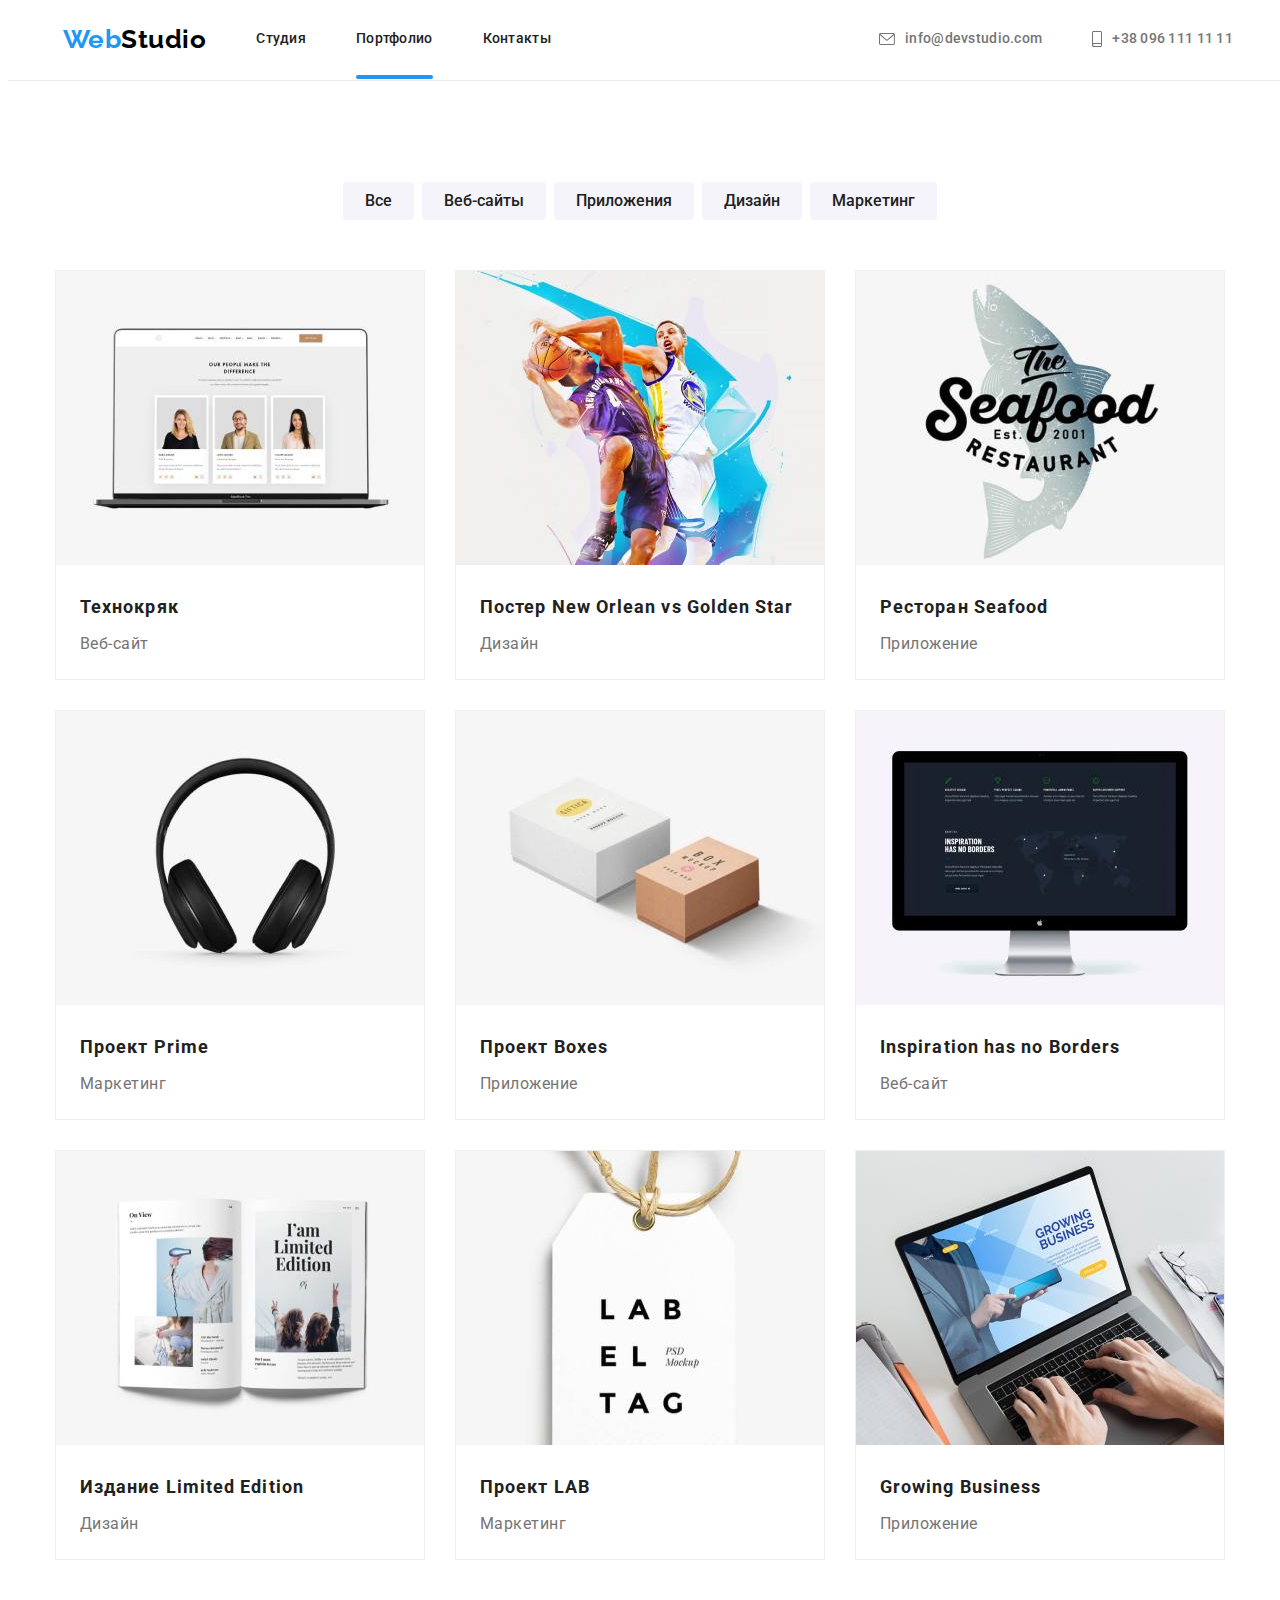
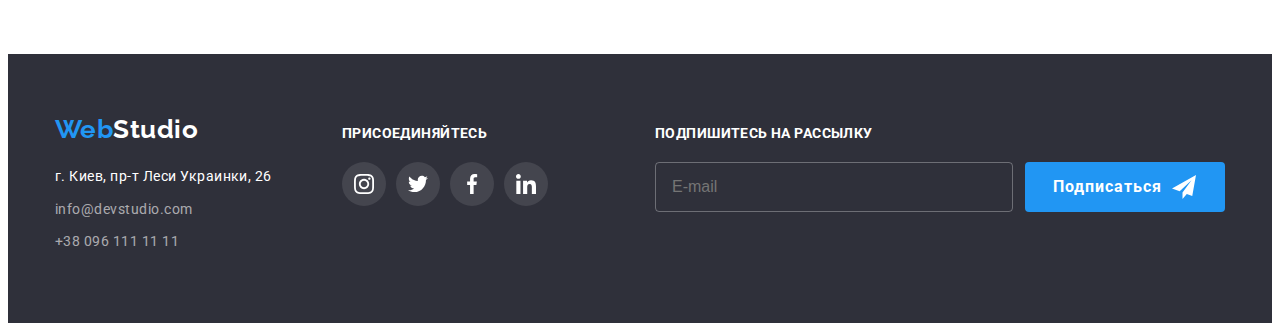
==== portfolio.html @ 889503f8 "new repository" ====
<!DOCTYPE html>
<html lang="ru">
<head>
    <meta charset="UTF-8">
    <meta http-equiv="X-UA-Compatible" content="IE=edge">
    <meta name="viewport" content="width=device-width, initial-scale=1.0">
    <title>Портфолио</title>
    <link rel="stylesheet" href="https://cdnjs.cloudflare.com/ajax/libs/modern-normalize/1.1.0/modern-normalize.min.css"
        integrity="sha512-wpPYUAdjBVSE4KJnH1VR1HeZfpl1ub8YT/NKx4PuQ5NmX2tKuGu6U/JRp5y+Y8XG2tV+wKQpNHVUX03MfMFn9Q=="
        crossorigin="anonymous" referrerpolicy="no-referrer" />
    <link href="https://fonts.googleapis.com/css2?family=Raleway:wght@700&family=Roboto:wght@400;500;700;900&display=swap"
        rel="stylesheet">
    <link rel="stylesheet" href="./css/main.min.css">
</head>
<body>
    <!-- Шапка -->
    <header class="page-header">
        <div class="container nav-container">
            <nav class="header-nav">
                <a href="index.html" lang="en" class="logo--dark logo link"><span class="web">Web</span>Studio</a>
                <ul class="list header-nav__list">
                    <li class="header-nav__item"><a class="header-nav__link header-nav__link--hero  link"
                            href="./index.html">Студия</a></li>
                    <li class="header-nav__item"><a class="header-nav__link header-nav__link--hero header-nav__link--current link"
                            href="./portfolio.html">Портфолио</a></li>
                    <li class="header-nav__item"><a class="header-nav__link header-nav__link--hero link" href="">Контакты</a></li>
                </ul>
            </nav>
            <ul class="list nav-contacts">
                <li class="nav-contacts__item">
                    <a class="nav-contacts__link link" href="mailto:info@devstudio.com">
                        <svg class="nav-contacts__link--icon-envelope">
                            <use href="./images/symbol-defs.svg#icon-envelope"></use>
                        </svg>
                        info@devstudio.com
                    </a>
                </li>
                <li class="nav-contacts__item">
                    <a class="nav-contacts__link link" href="tel:+380961111111">
                        <svg class="nav-contacts__link--icon-smartphone">
                            <use href="./images/symbol-defs.svg#icon-smartphone"></use>
                        </svg>
                        +38 096 111 11 11
                    </a>
                </li>
            </ul>
        </div>
    </header>    
<!--Main-->
    <main>
        <section class="projects-galary section">
            <div class="container">
                <h1 class="projects-galary__title">Галерея проектов</h1>
                <ul class="projects-galary__button-list list">
                    <li class="projects-galary__list-button-item"><button class="projects-galary__button" type="button">Все</button></li>
                    <li class="projects-galary__list-button-item"><button class="projects-galary__button" type="button">Веб-сайты</button></li>
                    <li class="projects-galary__list-button-item"><button class="projects-galary__button" type="button">Приложения</button></li>
                    <li class="projects-galary__list-button-item"><button class="projects-galary__button" type="button">Дизайн</button></li>
                    <li class="projects-galary__list-button-item"><button class="projects-galary__button" type="button">Маркетинг</button></li>
                </ul>
                <ul class="projects-galary__list list">
                    <li class="projects-galary__box">
                        <a class="projects-galary__link link" href="">
                            <div class="projects-galary__tehno-kriak">
                                <img class="projects-galary__foto" src="./images/tehnokriak.jpg" alt="Технокряк" width="370">                             
                                <p class="projects-galary__text" >
                                    Технокряк это современная площадка распространения коронавируса.
                                     Компании используют эту платформу для цифрового
                                    шпионажа и атак на защищённые сервера конкурентов.
                                </p>                                
                            </div>
                            <div class="about-box">
                                <h2 class="about-box__title">Технокряк</h2>
                                <p class="about-box__about">Веб-сайт</p>
                            </div>                                                       
                        </a>
                    </li>
                    <li class="projects-galary__box">
                        <a class="projects-galary__link link" href="">
                            <div class="projects-galary__tehno-kriak">
                                <img class="projects-galary__foto" src="./images/new-orlean-vs-golden-star.jpg" alt="Постер_New_Orlean_vs_Golden_Star"
                                    width="370">
                                <p class="projects-galary__text">
                                    Lorem ipsum dolor sit, amet consectetur adipisicing elit. Nesciunt quas sequi dicta eaque quos nisi aspernatur illum, cumque laboriosam cum.
                                </p>
                            </div>
                            
                            <div class="about-box">
                                <h2 class="about-box__title">Постер <span lang="en">New Orlean vs Golden Star</span> </h2>
                                <p class="about-box__about">Дизайн</p>
                            </div>
                        </a>
                    </li>
                    <li class="projects-galary__box">
                        <a class="projects-galary__link link" href="">
                            <div class="projects-galary__tehno-kriak">
                                <img class="projects-galary__foto" src="./images/seafood.jpg" alt="Ресторан_Seafood" width="370">
                                <p class="projects-galary__text">
                                    Lorem ipsum dolor sit amet consectetur adipisicing elit. Provident minima, minus voluptas ratione optio saepe sint enim vero dicta officiis.
                                </p>
                            </div>
                            <div class="about-box">
                                <h2 class="about-box__title">Ресторан <span lang="en">Seafood</span> </h2>
                                <p class="about-box__about">Приложение</p>
                            </div>
                        </a>
                    </li>
                    <li class="projects-galary__box">
                        <a class="projects-galary__link link" href="">
                            <div class="projects-galary__tehno-kriak">
                                <img class="projects-galary__foto" src="./images/prime.jpg" alt="Проект_Prime" width="370">
                                <p class="projects-galary__text">
                                    Lorem ipsum dolor sit amet consectetur adipisicing elit. Iste voluptatum asperiores dignissimos facere nam libero possimus error recusandae aut corporis.
                                </p>
                            </div>
                            <div class="about-box">
                                <h2 class="about-box__title">Проект <span lang="en">Prime</span> </h2>
                                <p class="about-box__about">Маркетинг</p>
                            </div>
                        </a>
                    </li>
                    <li class="projects-galary__box">
                        <a class="projects-galary__link link" href="">
                            <div class="projects-galary__tehno-kriak">
                                <img class="projects-galary__foto" src="./images/boxes.jpg" alt="Проект_Boxes" width="370">
                                <p class="projects-galary__text">
                                    Lorem ipsum dolor sit amet consectetur adipisicing elit. Et aut vitae repellat voluptatem cum officia aliquid harum. Tempora, veniam quibusdam!
                                </p>
                            </div>
                            <div class="about-box">
                                <h2 class="about-box__title">Проект <span lang="en">Boxes</span> </h2>
                                <p class="about-box__about">Приложение</p>
                            </div>
                        </a>
                    </li>
                    <li class="projects-galary__box">
                        <a class="projects-galary__link link" href="">
                            <div class="projects-galary__tehno-kriak">
                                <img class="projects-galary__foto" src="./images/inspiration.jpg" alt="Inspiration_has_no_Borders" width="370">
                                <p class="projects-galary__text">
                                    Lorem ipsum dolor sit amet consectetur adipisicing elit. Ducimus hic dolorum esse temporibus, aut cumque! Ipsam, inventore. Dolore, repellat excepturi!
                                </p>
                            </div>
                            <div class="about-box">
                                <h2 class="about-box__title" lang="en">Inspiration has no Borders</h2>
                                <p class="about-box__about">Веб-сайт</p>
                            </div>
                        </a>
                    </li>
                    <li class="projects-galary__box">
                        <a class="projects-galary__link link" href="">
                            <div class="projects-galary__tehno-kriak">
                                <img class="projects-galary__foto" src="./images/limited-edition.jpg" alt="Издание_Limited_Edition" width="370">
                                <p class="projects-galary__text">
                                    Lorem ipsum dolor sit amet consectetur adipisicing elit. In et quaerat labore impedit magnam numquam debitis, dolorum maxime doloremque adipisci.
                                </p>
                            </div>                            
                            <div class="about-box">
                                <h2 class="about-box__title">Издание <span lang="en">Limited Edition</span> </h2>
                                <p class="about-box__about">Дизайн</p>
                            </div>
                        </a>
                    </li>
                    <li class="projects-galary__box">
                        <a class="projects-galary__link link" href="">
                            <div class="projects-galary__tehno-kriak">
                                <img class="projects-galary__foto" src="./images/project-lab.jpg" alt="Проект_LAB" width="370">
                                <p class="projects-galary__text">
                                    Lorem ipsum dolor sit amet consectetur adipisicing elit. Commodi iste nesciunt, earum consequatur quaerat perspiciatis alias voluptatibus voluptatem beatae! Molestias!
                                </p>
                            </div>                            
                            <div class="about-box">
                                <h2 class="about-box__title">Проект <span lang="en">LAB</span> </h2>
                                <p class="about-box__about">Маркетинг</p>
                            </div>
                        </a>
                    </li>
                    <li class="projects-galary__box">
                        <a class="projects-galary__link link" href="">
                            <div class="projects-galary__tehno-kriak">
                                <img class="projects-galary__foto" src="./images/growing-business.jpg" alt="Growing_Business" width="370">
                                <p class="projects-galary__text">
                                    Lorem ipsum dolor, sit amet consectetur adipisicing elit. Nisi quam inventore voluptatum at repellendus nostrum reiciendis hic fuga? Vero, quae!
                                </p>
                            </div>                            
                            <div class="about-box">
                                <h2 class="about-box__title" lang="en">Growing Business</h2>
                                <p class="about-box__about">Приложение</p>
                            </div>
                        </a>
                    </li>
                </ul>
            </div>
                        
        </section>
    </main>

    <!-- Подвал -->
    <footer class="page-footer">
        <div class="container page-footer__container">
            <div>
                <a href="index.html" lang="en" class="logo--light logo link"><span class="web">Web</span>Studio</a>
                <address class="page-footer__adress">
                    <ul class="page-footer__list list">
                        <li class="page-footer__item"><a class="page-footer__link-maps link"
                                href="https://goo.gl/maps/ipxUos9jde3rESVAA">г. Киев,
                                пр-т Леси Украинки, 26</a></li>
                        <li class="page-footer__item"><a class="page-footer__link link"
                                href="mailto:info@devstudio.com">info@devstudio.com</a></li>
                        <li class="page-footer__item"><a class="page-footer__link link" href="tel:+380961111111">+38 096 111
                                11 11</a></li>
                    </ul>
                </address>
            </div>
            <div class="footer-contact">
                <h3 class="footer-contact__title">присоединяйтесь</h3>
                <ul class="list social-list">
                    <li class="social-list__item ">
                        <a href="" class="link social-list__link social-list__link--footer">
                            <svg class="social-list__icon social-list__icon--footer ">
                                <use href="./images/symbol-defs.svg#icon-instagram"></use>
                            </svg>
                        </a>
                    </li>
                    <li class="social-list__item ">
                        <a href="" class="link social-list__link social-list__link--footer">
                            <svg class="social-list__icon social-list__icon--footer ">
                                <use href="./images/symbol-defs.svg#icon-twitter"></use>
                            </svg>
                        </a>
                    </li>
                    <li class="social-list__item ">
                        <a href="" class="link social-list__link social-list__link--footer">
                            <svg class="social-list__icon social-list__icon--footer ">
                                <use href="./images/symbol-defs.svg#icon-facebook"></use>
                            </svg>
                        </a>
                    </li>
                    <li class="social-list__item ">
                        <a href="" class="link social-list__link social-list__link--footer">
                            <svg class="social-list__icon social-list__icon--footer ">
                                <use href="./images/symbol-defs.svg#icon-linkedin"></use>
                            </svg>
                        </a>
    
                    </li>
                </ul>
            </div>
            <div class="subscribe">
                <h3 class="footer-contact__title">подпишитесь на рассылку</h3>
                <form class="subscribe__topic-form js-speaker-form">
                    <div class="subscribe__input">
                        <label for="email"></label>
                        <input type="email" name="email" placeholder="E-mail" id="email">
                    </div>
                    <button type="submit" class="btn subscribe__btn">
                        Подписаться
                        <svg class="subscribe__icon-send">
                            <use href="./images/symbol-defs.svg#icon-icon-send"></use>
                        </svg>
    
    
                    </button>
                </form>
            </div>
        </div>
    
    </footer>
<script src="./js/modal.js"></script>
</body>
</html>
---- css/main.min.css ----
:root{--accent-color: #2196F3;--primary-text-color: #212121;--second-text-color: #757575;--light-text-color: #FFFFFF;--dark: #000000;--background-footer: #2F303A;--footer-contacts-color: rgba(255, 255, 255, 0.6);--main-font: 'Roboto', sans-serif}html{box-sizing:border-box}*,*::before,*::after{box-sizing:inherit}body{font-family:var(--main-font);font-weight:400;color:var(--primary-text-color);letter-spacing:0.03em;padding-top:80px}h1,h2,h3,h4,h5,h6,p,ul{margin:0;padding:0}.list{list-style:none}.link{text-decoration:none;cursor:pointer;display:block}.container{width:1200px;padding-left:15px;padding-right:15px;margin-left:auto;margin-right:auto}.section{padding-bottom:94px;padding-top:94px}.title-two{font-weight:700;font-size:36px;line-height:1.17;text-align:center;color:var(--primary-text-color);margin-bottom:50px}.logo{font-family:'Raleway', sans-serif;font-weight:700;font-size:26px;line-height:1.19;margin-right:50px}.web{color:var(--accent-color)}.logo--dark{color:var(--dark)}.logo--light{display:flex;color:var(--light-text-color);margin-bottom:20px}.btn{font-family:inherit;font-weight:700;font-size:16px;line-height:1.87;display:inline-flex;align-items:center;text-align:center;letter-spacing:0.06em;color:var(--light-text-color);background-color:var(--accent-color);border:none;border-radius:4px;cursor:pointer;transition-property:background-color;transition-duration:250ms;transition-timing-function:cubic-bezier(0.4, 0, 0.2, 1)}.btn:hover,.btn:focus{background-color:#188CE8}.backdrop{position:fixed;top:0;left:0;width:100%;height:100%;z-index:2;background-color:rgba(0,0,0,0.2);opacity:1;transition:opacity 250ms cubic-bezier(0.4, 0, 0.2, 1)}.backdrop.is-hidden{opacity:0;pointer-events:none}.backdrop.is-hidden .modal{transform:translate(-50%, -50%) scale(0.8)}.modal{position:absolute;top:50%;left:50%;z-index:3;transform:translate(-50%, -50%) scale(1);min-width:528px;min-height:581px;background-color:var(--light-text-color);border-radius:4px;box-shadow:0px 1px 3px rgba(0,0,0,0.12),0px 1px 1px rgba(0,0,0,0.14),0px 2px 1px rgba(0,0,0,0.2);transition:transform 250ms cubic-bezier(0.4, 0, 0.2, 1)}.modal__close-btn{position:absolute;top:8px;right:8px;width:30px;height:30px;display:flex;align-items:center;justify-content:center;background-color:var(--light-text-color);border:1px solid rgba(0,0,0,0.1);border-radius:50%;cursor:pointer;transition:fill 250ms cubic-bezier(0.4, 0, 0.2, 1)}.modal__close-btn:hover .modal__icon-vector,.modal__close-btn:focus .modal__icon-vector{fill:var(--accent-color)}.modal__icon-vector{width:18px;height:18px;fill:#000000}.modal__form{display:flex;align-items:center;justify-content:center;flex-direction:column}.modal__title{font-weight:700;font-size:20px;line-height:1.15;text-align:center;color:var(--primary-text-color);margin-top:40px}.form{width:448px;margin-top:12px}.form__group{position:relative;display:flex;flex-direction:column}.form__group label{font-size:12px;line-height:1.17;letter-spacing:0.01em;color:var(--second-text-color)}.form__group input{margin:0;margin-top:4px;padding:11px 12px 11px 42px;outline:none;height:40px;border:1px solid rgba(33,33,33,0.2);border-radius:4px;cursor:pointer;transition:border 250ms cubic-bezier(0.4, 0, 0.2, 1)}.form__group:hover input,.form__group:focus-within input{border-color:var(--accent-color)}.form__group:hover .form__icon,.form__group:focus-within .form__icon{fill:var(--accent-color)}.form__group textarea{margin-top:4px;padding:12px 16px;height:120px;outline:none;border:1px solid rgba(33,33,33,0.2);border-radius:4px;cursor:pointer;transition:border 250ms cubic-bezier(0.4, 0, 0.2, 1)}.form__group:hover textarea,.form__group:focus-within textarea{border-color:var(--accent-color)}.form__group:not(:first-child){margin-top:10px}.form__group:last-child{margin-top:20px}.form__group label[for="police"]{font-size:14px;line-height:1.71;color:var(--second-text-color)}.form__icon{position:absolute;bottom:11px;left:12px;width:18px;height:18px;fill:var(--dark);transition:fill 250ms cubic-bezier(0.4, 0, 0.2, 1)}textarea{resize:none}.form__checkbox-label{display:flex;align-items:center;justify-content:center;margin-top:20px;font-size:14px;line-height:1.71;color:var(--second-text-color)}.form__checkbox-input{-webkit-appearance:none;-moz-appearance:none;appearance:none}.form__checkbox-input:checked ~ .form__box-icon-check{background-color:var(--accent-color);border-color:var(--accent-color)}.form__box-icon-check{display:flex;align-items:center;width:16px;height:15px;margin-right:7px;border:1px solid #212121;border-radius:2px;background-origin:border-box;cursor:pointer}.form__box-icon-check:hover,.form__box-icon-check:focus{border-color:var(--accent-color)}.form__checkbox-link{font-size:14px;line-height:1.71;color:var(--accent-color)}.btn--modal{box-shadow:0px 4px 4px rgba(0,0,0,0.15);margin-top:30px;padding:10px 55px}.header-nav__list{display:flex;align-items:center;justify-content:flex-end}.header-nav__item:not(:last-child){margin-right:50px}.header-nav__link{position:relative;font-weight:500;font-size:14px;line-height:1.14;letter-spacing:0.02em;color:var(--primary-text-color)}.header-nav__link:hover::after{width:100%}.header-nav__link:hover,.header-nav__link:focus{color:var(--accent-color)}.header-nav__link--hero{position:relative}.header-nav__link--hero::after{display:block;position:absolute;content:"";left:0;top:44px;width:0;height:4px;background-color:var(--accent-color);border-radius:2px;transition:250ms cubic-bezier(0.4, 0, 0.2, 1)}.header-nav__link--current{position:relative}.header-nav__link--current::after{display:block;position:absolute;content:"";left:0;top:44px;width:100%;height:4px;background-color:var(--accent-color);border-radius:2px}.header-nav__list.header-nav__item:not(:last-child){margin-right:50px}.nav-contacts{display:flex;margin-left:auto;align-items:center}.nav-contacts__item:not(:last-child){margin-right:50px}.nav-contacts__link{display:flex;align-items:center;font-weight:500;font-size:14px;line-height:1.14;letter-spacing:0.02em;color:var(--second-text-color);transition-property:color;transition-duration:250ms;transition-timing-function:cubic-bezier(0.4, 0, 0.2, 1)}.nav-contacts__link:hover,.nav-contacts__link:focus{color:var(--accent-color)}.nav-contacts__link:hover .nav-contacts__link--icon-envelope,.nav-contacts__link:focus .nav-contacts__link--icon-envelope{fill:var(--accent-color)}.nav-contacts__link:hover .nav-contacts__link--icon-smartphone,.nav-contacts__link:focus .nav-contacts__link--icon-smartphone{fill:var(--accent-color)}.nav-contacts__link--icon-envelope{display:flex;align-items:center;width:16px;height:12px;margin-right:10px;fill:#757575;transition-property:fill;transition-duration:250ms;transition-timing-function:cubic-bezier(0.4, 0, 0.2, 1)}.nav-contacts__link--icon-smartphone{display:flex;align-items:center;width:10px;height:16px;margin-right:10px;fill:#757575;transition-property:fill;transition-duration:250ms;transition-timing-function:cubic-bezier(0.4, 0, 0.2, 1)}.team-section__list{display:flex;justify-content:space-between}.team-section__item{width:270px;background-color:var(--light-text-color);box-shadow:0px 1px 3px rgba(0,0,0,0.12),0px 1px 1px rgba(0,0,0,0.14),0px 2px 1px rgba(0,0,0,0.2);border-radius:0px 0px 4px 4px}.team-section__foto-box{margin-bottom:30px}.team-section__second-title{font-weight:500;font-size:16px;line-height:1.19;text-align:center;color:var(--primary-text-color);margin-bottom:10px}.team-section__about{font-size:16px;padding-bottom:16px;line-height:1.19;text-align:center;color:var(--second-text-color)}.social-list{display:flex;justify-content:center;padding-bottom:30px}.social-list__item:not(:last-child){margin-right:10px}.social-list__link{display:flex;justify-content:center;align-items:center;width:44px;height:44px;border-radius:50%;cursor:pointer;background-color:var(--light-text-color);transition-property:background-color;transition-duration:250ms;transition-timing-function:cubic-bezier(0.4, 0, 0.2, 1)}.social-list__link:hover,.social-list__link:focus{background-color:var(--accent-color)}.social-list__link:hover .social-list__icon,.social-list__link:focus .social-list__icon{fill:var(--light-text-color)}.social-list__icon{display:block;fill:#afb1b8;width:20px;height:20px;transition-property:fill;transition-duration:250ms;transition-timing-function:cubic-bezier(0.4, 0, 0.2, 1)}.page-footer__adress{font-style:normal}.page-footer__list{margin-right:70px}.page-footer__item{margin-bottom:9px}.page-footer__link-maps{font-size:14px;line-height:1.71;color:var(--light-text-color)}.page-footer__link{font-size:14px;line-height:1.71;color:var(--footer-contacts-color)}.footer-contact__title{font-weight:700;font-size:14px;line-height:16px;letter-spacing:0.03em;text-transform:uppercase;color:var(--light-text-color);margin-bottom:20px}.footer-social__list{display:flex;margin-right:93px}.social-list__link--footer{background-color:rgba(255,255,255,0.1)}.social-list__icon--footer{fill:var(--light-text-color)}.subscribe{margin-left:auto}.subscribe__topic-form{display:flex;flex-direction:row;align-items:center}.subscribe__input input{font-size:16px;line-height:1.25;color:var(--light-text-color);background-color:transparent;outline:none;border:1px solid rgba(255,255,255,0.3);border-radius:4px;width:358px;height:50px;padding-left:16px}.subscribe__btn{padding:10px 28px;margin-left:12px;width:200px;height:50px}.subscribe__icon-send{display:inline-flex;width:24px;height:24px;margin-left:10px}.projects-galary__button-list{display:flex;justify-content:center;margin-bottom:50px}.projects-galary__button{font-family:inherit;font-weight:500;font-size:16px;line-height:1.62;text-align:center;border-radius:4px;border:none;color:var(--primary-text-color);background-color:#F5F4FA;cursor:pointer;padding:6px 22px;transition-property:color, background-color, box-shadow;transition-duration:250ms;transition-timing-function:cubic-bezier(0.4, 0, 0.2, 1)}.projects-galary__button:hover,.projects-galary__button:focus{color:var(--light-text-color);background-color:var(--accent-color);box-shadow:0px 3px 1px rgba(0,0,0,0.1),0px 1px 2px rgba(0,0,0,0.08),0px 2px 2px rgba(0,0,0,0.12)}.projects-galary__list-button-item:not(:last-child){margin-right:8px}.projects-galary__list{display:flex;flex-wrap:wrap}.projects-galary__box{width:370px;padding-bottom:20px;background-color:var(--light-text-color);border:1px solid #EEEEEE;box-sizing:border-box}.projects-galary__box:hover,.projects-galary__box:focus{box-shadow:0px 1px 1px rgba(0,0,0,0.12),0px 4px 4px rgba(0,0,0,0.06),1px 4px 6px rgba(0,0,0,0.16)}.projects-galary__box:not(:nth-child(3n+3)){margin-right:30px}.projects-galary__box:not(:nth-child(n+7)){margin-bottom:30px}.projects-galary__tehno-kriak{position:relative;overflow:hidden}.projects-galary__tehno-kriak::before{position:absolute;display:inline-block;content:"";width:100%;height:100%;background-color:rgba(33,150,243,0.9);transform:translateY(100%);transition-property:transform;transition-duration:250ms;transition-timing-function:cubic-bezier(0.4, 0, 0.2, 1)}.projects-galary__link:hover .projects-galary__tehno-kriak::before{transform:translateY(0)}.projects-galary__text{position:absolute;top:0;left:0;display:flex;padding:63px 24px;font-size:18px;line-height:1.56;color:var(--light-text-color);transition-property:opacity;transition-duration:250ms;transition-timing-function:cubic-bezier(0.4, 0, 0.2, 1);opacity:0}.projects-galary__link:hover .projects-galary__text{opacity:1}.about-box{padding-top:20px;padding-left:24px}.about-box__title{font-weight:700;font-size:18px;line-height:2;letter-spacing:0.06em;color:var(--primary-text-color);margin-bottom:4px}.about-box__about{font-size:16px;line-height:1.87;color:var(--second-text-color)}.page-header{position:fixed;top:0;width:100%;z-index:1;min-height:80px;border-bottom:1px solid #ececec;padding-top:24px;padding-bottom:25px;background-color:var(--light-text-color)}.nav-container{display:flex;align-items:center}.header-nav{display:flex}.logo{font-family:"Raleway", sans-serif;font-weight:700;font-size:26px;line-height:1.19;margin-right:50px}.web{color:var(--accent-color)}.header-nav__list{display:flex;align-items:center;justify-content:flex-end}.header-nav__item:not(:last-child){margin-right:50px}.header-nav__link{position:relative;font-weight:500;font-size:14px;line-height:1.14;letter-spacing:0.02em;color:var(--primary-text-color)}.header-nav__link:hover::after{width:100%}.header-nav__link:hover,.header-nav__link:focus{color:var(--accent-color)}.header-nav__link--hero{position:relative}.header-nav__link--hero::after{display:block;position:absolute;content:"";left:0;top:44px;width:0;height:4px;background-color:var(--accent-color);border-radius:2px;transition:250ms cubic-bezier(0.4, 0, 0.2, 1)}.header-nav__link--current{position:relative}.header-nav__link--current::after{display:block;position:absolute;content:"";left:0;top:44px;width:100%;height:4px;background-color:var(--accent-color);border-radius:2px}.header-nav__list.header-nav__item:not(:last-child){margin-right:50px}.nav-contacts{display:flex;margin-left:auto;align-items:center}.nav-contacts__item:not(:last-child){margin-right:50px}.nav-contacts__link{display:flex;align-items:center;font-weight:500;font-size:14px;line-height:1.14;letter-spacing:0.02em;color:var(--second-text-color);transition-property:color;transition-duration:250ms;transition-timing-function:cubic-bezier(0.4, 0, 0.2, 1)}.nav-contacts__link:hover,.nav-contacts__link:focus{color:var(--accent-color)}.nav-contacts__link:hover .nav-contacts__link--icon-envelope,.nav-contacts__link:focus .nav-contacts__link--icon-envelope{fill:var(--accent-color)}.nav-contacts__link:hover .nav-contacts__link--icon-smartphone,.nav-contacts__link:focus .nav-contacts__link--icon-smartphone{fill:var(--accent-color)}.nav-contacts__link--icon-envelope{display:flex;align-items:center;width:16px;height:12px;margin-right:10px;fill:#757575;transition-property:fill;transition-duration:250ms;transition-timing-function:cubic-bezier(0.4, 0, 0.2, 1)}.nav-contacts__link--icon-smartphone{display:flex;align-items:center;width:10px;height:16px;margin-right:10px;fill:#757575;transition-property:fill;transition-duration:250ms;transition-timing-function:cubic-bezier(0.4, 0, 0.2, 1)}.hero-section{background-color:#2F303A;text-align:center;padding-top:200px;padding-bottom:200px}.hero-section__tittle{font-weight:900;font-size:44px;line-height:1.36;text-align:center;letter-spacing:0.06em;text-transform:uppercase;color:var(--light-text-color);margin-bottom:30px}.hero-section--btn{padding:10px 32px}.hero-section--overlay{max-width:1600px;height:600px;margin-left:auto;margin-right:auto;background-image:linear-gradient(rgba(47,48,58,0.4), rgba(47,48,58,0.4)),url(../images/imgbcg.jpg);background-repeat:no-repeat;background-size:cover;background-position:center}.feature-section{padding-bottom:0}.feature-section__title{display:none}.feature-section__list{display:flex;flex-wrap:wrap;margin-left:-30px;margin-top:-30px}.feature-section__item{max-width:270px;margin-left:30px;margin-top:30px;flex-basis:calc((100% - 120px) / 4)}.feature-section__icon-bcg{display:flex;justify-content:center;align-items:center;width:100%;height:120px;background-color:#F5F4FA;margin-bottom:30px;border-radius:4px}.feature-section__icon-box{display:block;width:70px;height:70px}.feature-section__second-title{font-weight:700;font-size:14px;line-height:1.14;text-transform:uppercase;color:var(--primary-text-color);margin-bottom:10px}.feature-section__about{font-size:14px;line-height:1.71;color:var(--second-text-color)}.galary__list{display:flex;flex-wrap:wrap;margin-left:-30px;margin-top:-30px}.galary__item{position:relative;display:flex;margin-left:30px;margin-top:30px;flex-basis:calc((100% - 90px) / 3)}.galary__item::before{position:absolute;display:flex;bottom:0;content:"";background-color:rgba(47,48,58,0.8);width:100%;height:70px}.galary__photo{display:block;max-width:100%}.galary__about{display:block;text-align:center;justify-content:center;position:absolute;left:50%;bottom:27px;transform:translate(-50%);width:100%;padding-bottom:0;font-weight:700;font-size:14px;line-height:1.14;text-transform:uppercase;color:var(--light-text-color)}.section.no-padding{padding-top:0;padding-bottom:0}.team-section{padding-top:94px;padding-bottom:94px;background-color:#f5f4fa}.team-section__list{display:flex;justify-content:space-between}.team-section__item{width:270px;background-color:var(--light-text-color);box-shadow:0px 1px 3px rgba(0,0,0,0.12),0px 1px 1px rgba(0,0,0,0.14),0px 2px 1px rgba(0,0,0,0.2);border-radius:0px 0px 4px 4px}.team-section__foto-box{margin-bottom:30px}.team-section__second-title{font-weight:500;font-size:16px;line-height:1.19;text-align:center;color:var(--primary-text-color);margin-bottom:10px}.team-section__about{font-size:16px;padding-bottom:16px;line-height:1.19;text-align:center;color:var(--second-text-color)}.social-list{display:flex;justify-content:center;padding-bottom:30px}.social-list__item:not(:last-child){margin-right:10px}.social-list__link{display:flex;justify-content:center;align-items:center;width:44px;height:44px;border-radius:50%;cursor:pointer;background-color:var(--light-text-color);transition-property:background-color;transition-duration:250ms;transition-timing-function:cubic-bezier(0.4, 0, 0.2, 1)}.social-list__link:hover,.social-list__link:focus{background-color:var(--accent-color)}.social-list__link:hover .social-list__icon,.social-list__link:focus .social-list__icon{fill:var(--light-text-color)}.social-list__icon{display:block;fill:#afb1b8;width:20px;height:20px;transition-property:fill;transition-duration:250ms;transition-timing-function:cubic-bezier(0.4, 0, 0.2, 1)}.section-clients__list{display:flex;justify-content:space-between}.section-clients__link{width:170px;height:92px;border:1px solid #AFB1B8;border-radius:4px;display:flex;justify-content:center;align-items:center;cursor:pointer;transition-property:border-color;transition-duration:250ms;transition-timing-function:cubic-bezier(0.4, 0, 0.2, 1)}.section-clients__link:hover,.section-clients__link:focus{border-color:var(--accent-color)}.section-clients__link:hover .section-clients__icon-company,.section-clients__link:focus .section-clients__icon-company{fill:var(--accent-color)}.section-clients__icon-company{width:106px;height:60px;fill:#afb1b8;transition-property:fill;transition-duration:250ms;transition-timing-function:cubic-bezier(0.4, 0, 0.2, 1)}.page-footer{background-color:#2F303A;padding-top:60px;padding-bottom:60px}.page-footer__container{display:flex;align-items:baseline}.page-footer__adress{font-style:normal}.page-footer__list{margin-right:70px}.page-footer__item{margin-bottom:9px}.page-footer__link-maps{font-size:14px;line-height:1.71;color:var(--light-text-color)}.page-footer__link{font-size:14px;line-height:1.71;color:var(--footer-contacts-color)}.footer-contact__title{font-weight:700;font-size:14px;line-height:1.14;letter-spacing:0.03em;text-transform:uppercase;color:var(--light-text-color);margin-bottom:20px}.footer-social__list{display:flex;margin-right:93px}.social-list__link--footer{background-color:rgba(255,255,255,0.1)}.social-list__icon--footer{fill:var(--light-text-color)}.subscribe{margin-left:auto}.subscribe__topic-form{display:flex;flex-direction:row;align-items:center}.subscribe__input input{font-size:16px;line-height:1.25;color:var(--light-text-color);background-color:transparent;outline:none;border:1px solid rgba(255,255,255,0.3);border-radius:4px;width:358px;height:50px;padding-left:16px}.subscribe__btn{padding:10px 28px;margin-left:12px;width:200px;height:50px}.subscribe__icon-send{display:inline-flex;width:24px;height:24px;margin-left:10px}.projects-galary{background-color:var(--light-text-color)}.projects-galary__title{display:none}.projects-galary__button-list{display:flex;justify-content:center;margin-bottom:50px}.projects-galary__button{font-family:inherit;font-weight:500;font-size:16px;line-height:1.62;text-align:center;border-radius:4px;border:none;color:var(--primary-text-color);background-color:#F5F4FA;cursor:pointer;padding:6px 22px;transition-property:color, background-color, box-shadow;transition-duration:250ms;transition-timing-function:cubic-bezier(0.4, 0, 0.2, 1)}.projects-galary__button:hover,.projects-galary__button:focus{color:var(--light-text-color);background-color:var(--accent-color);box-shadow:0px 3px 1px rgba(0,0,0,0.1),0px 1px 2px rgba(0,0,0,0.08),0px 2px 2px rgba(0,0,0,0.12)}.projects-galary__list-button-item:not(:last-child){margin-right:8px}.projects-galary__list{display:flex;flex-wrap:wrap}.projects-galary__box{width:370px;padding-bottom:20px;background-color:var(--light-text-color);border:1px solid #EEEEEE;box-sizing:border-box}.projects-galary__box:hover,.projects-galary__box:focus{box-shadow:0px 1px 1px rgba(0,0,0,0.12),0px 4px 4px rgba(0,0,0,0.06),1px 4px 6px rgba(0,0,0,0.16)}.projects-galary__box:not(:nth-child(3n+3)){margin-right:30px}.projects-galary__box:not(:nth-child(n+7)){margin-bottom:30px}.projects-galary__tehno-kriak{position:relative;overflow:hidden}.projects-galary__tehno-kriak .projects-galary__tehno-kriak::before{position:absolute;display:inline-block;content:"";width:100%;height:100%;background-color:rgba(33,150,243,0.9);transform:translateY(100%);transition-property:transform;transition-duration:250ms;transition-timing-function:cubic-bezier(0.4, 0, 0.2, 1)}.projects-galary__link:hover .projects-galary__tehno-kriak::before{transform:translateY(0)}.projects-galary__text{position:absolute;top:0;left:0;display:flex;padding:63px 24px;font-size:18px;line-height:1.56;color:var(--light-text-color);transition-property:opacity;transition-duration:250ms;transition-timing-function:cubic-bezier(0.4, 0, 0.2, 1);opacity:0}.projects-galary__link:hover .projects-galary__text{opacity:1}.about-box{padding-top:20px;padding-left:24px}.about-box__title{font-weight:700;font-size:18px;line-height:2;letter-spacing:0.06em;color:var(--primary-text-color);margin-bottom:4px}.about-box__about{font-size:16px;line-height:1.87;color:var(--second-text-color)}
/*# sourceMappingURL=main.min.css.map */
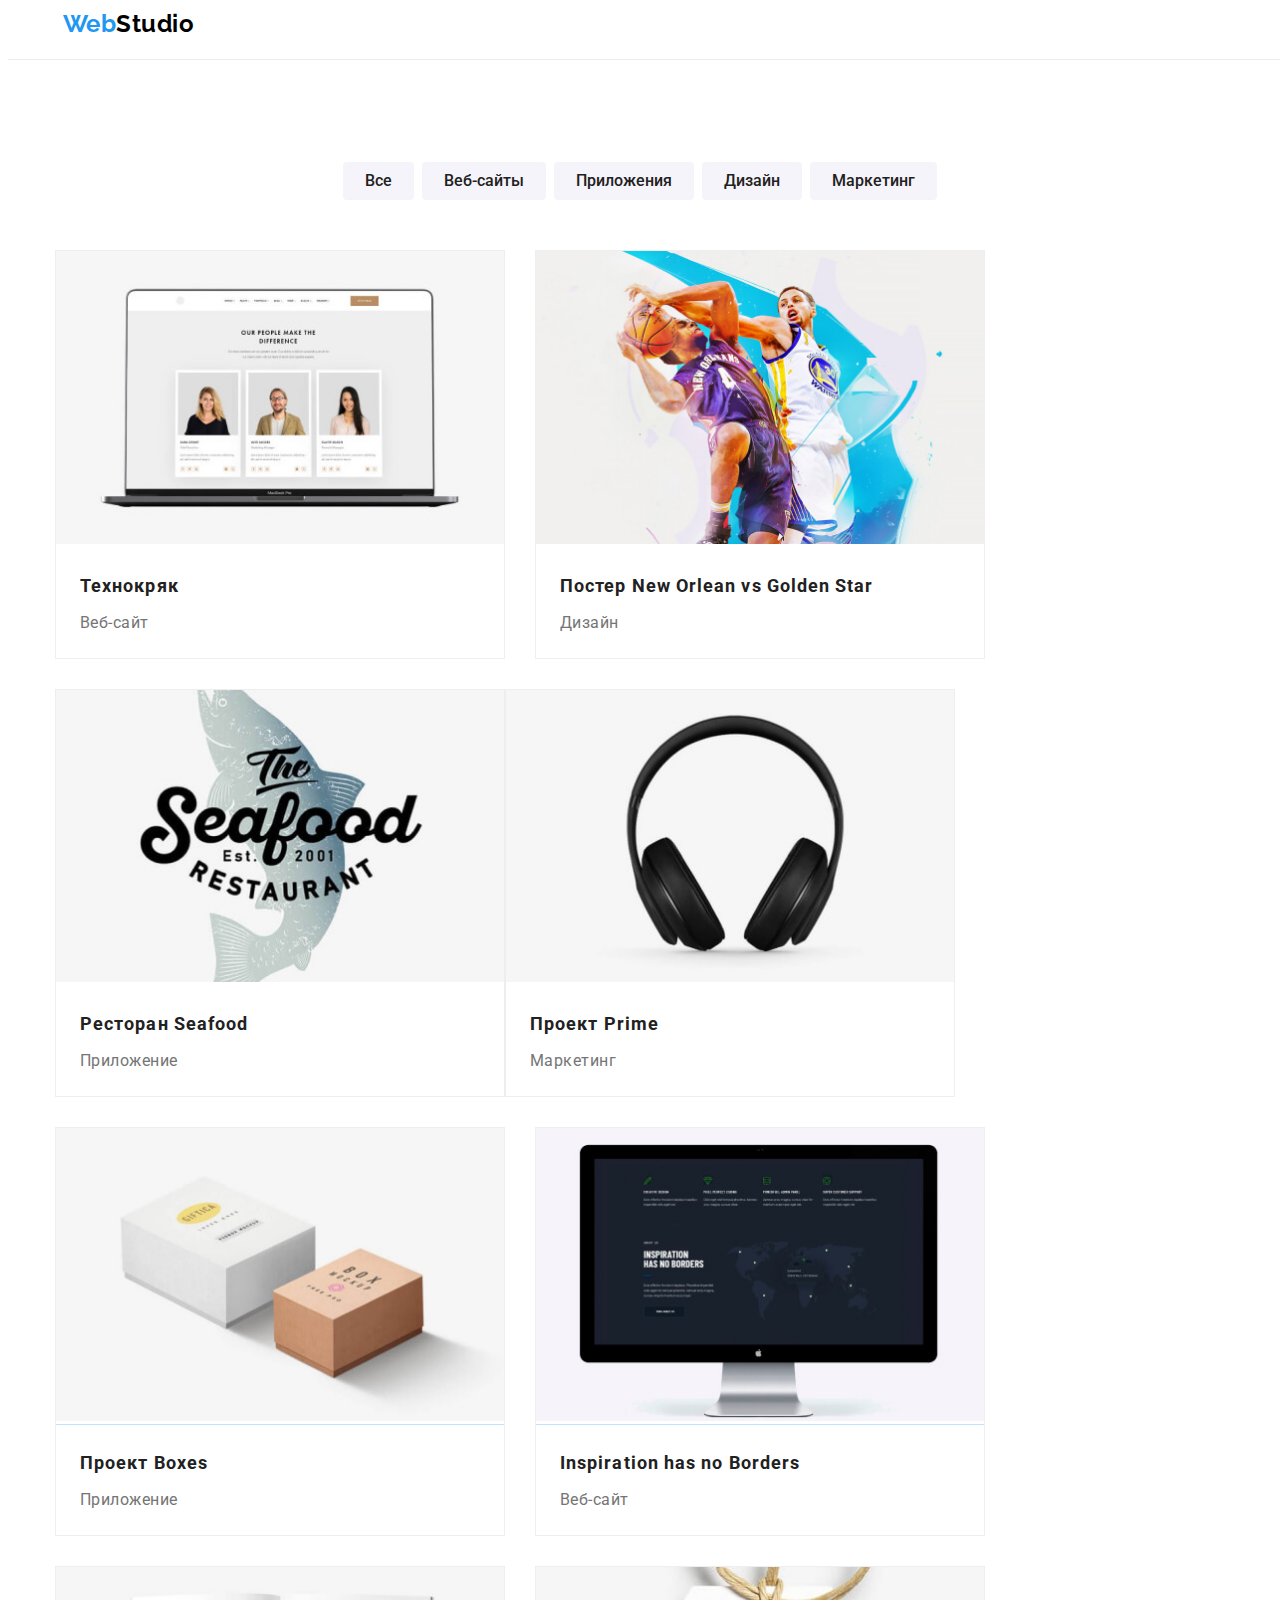
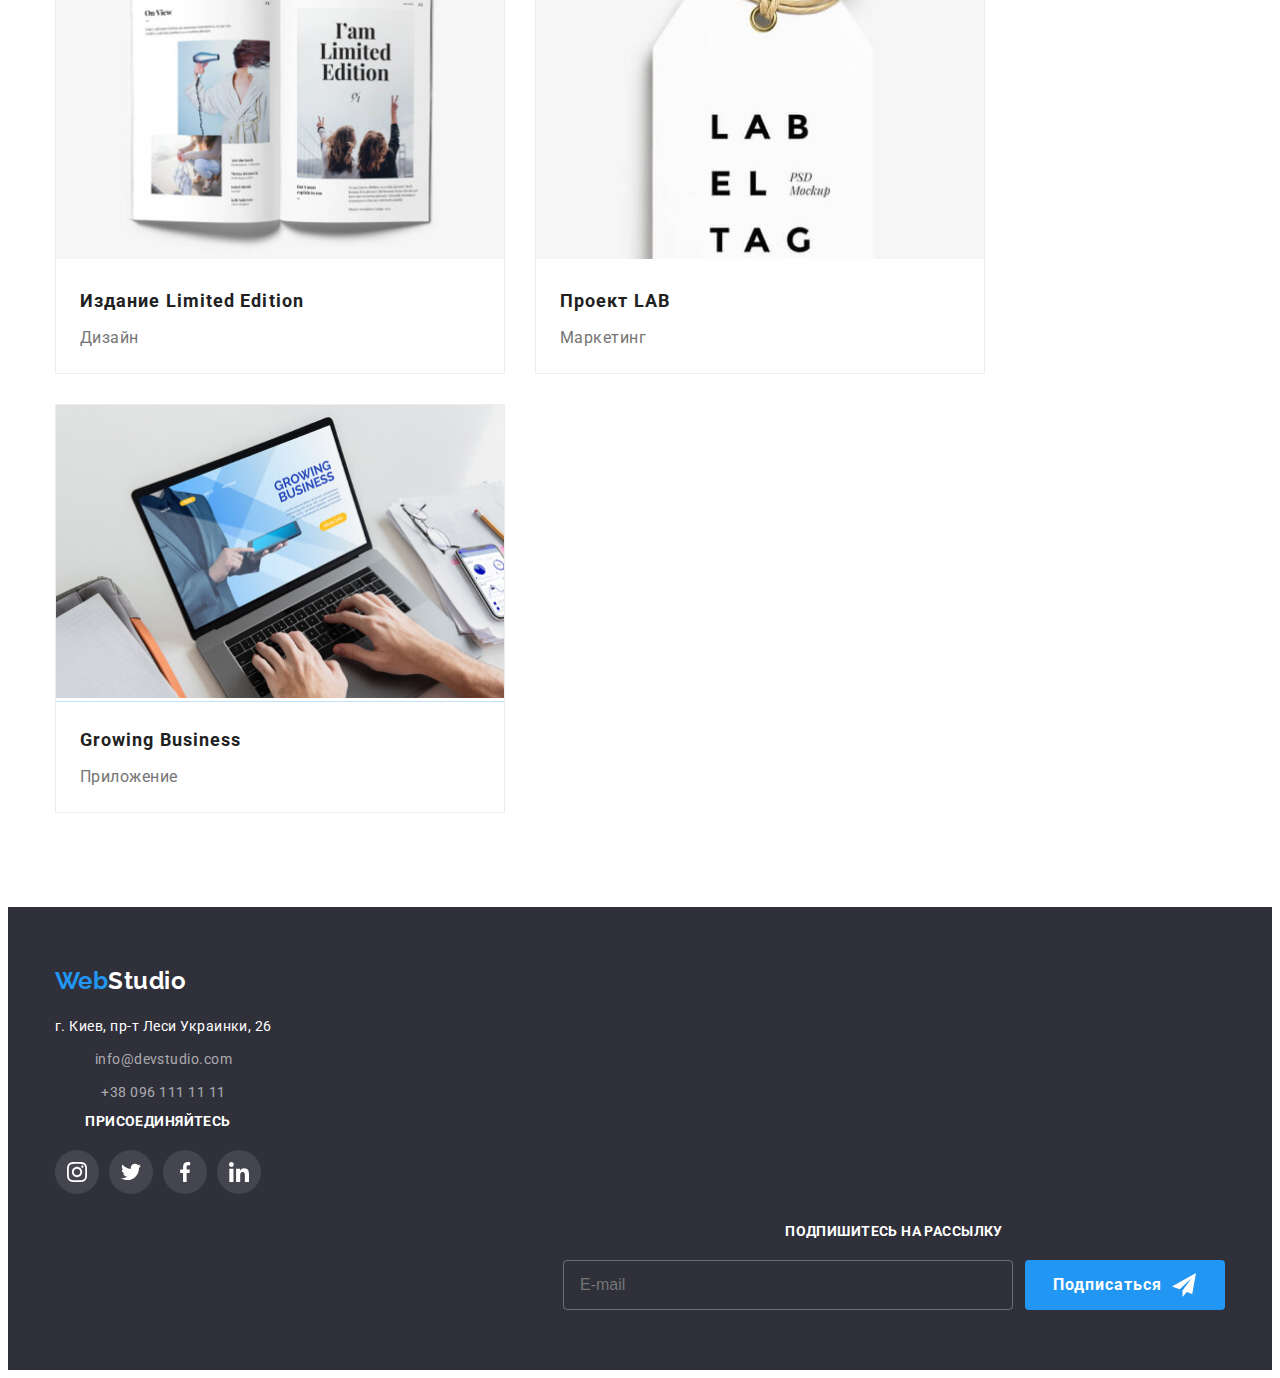
==== commit 528e367d: "Переверстка" ====
--- a/portfolio.html
+++ b/portfolio.html
@@ -44,6 +44,49 @@
                     </a>
                 </li>
             </ul>
+            <!-- mobile menu -->
+            <button class="js-open-menu burger-btn" data-menu-open>
+                <svg class="burger-btn__icon">
+                    <use href="./images/symbol-defs.svg#menu_burger"></use>
+                </svg>
+            </button>
+            <div class="js-menu-container mobile-menu" data-menu>
+                <button class="js-close-menu close-btn" data-menu-close>
+                    <svg class="close-btn__icon">
+                        <use href="./images/symbol-defs.svg#close-icon"></use>
+                    </svg>
+                </button>
+                <div class="mobile-nav">
+                    <ul class="list mobile-nav__list">
+                        <li class="mobile-nav__item"><a class="mobile-nav__link link"
+                                href="./index.html">Студия</a></li>
+                        <li class="mobile-nav__item"><a class="mobile-nav__link mobile-nav__link--current link" href="./portfolio.html">Портфолио</a></li>
+                        <li class="mobile-nav__item"><a class="mobile-nav__link link" href="">Контакты</a></li>
+                    </ul>
+                </div>
+                <div>
+                    <ul class="list mobile-contacts">
+                        <li class="mobile-contacts__item">
+                            <a class="mobile-contacts__telephone link" href="tel:+380961111111">
+                                +38 096 111 11 11
+                            </a>
+                        </li>
+                        <li class="mobile-contacts__item">
+                            <a class="mobile-contacts__mail link" href="mailto:info@devstudio.com">
+                                info@devstudio.com
+                            </a>
+                        </li>
+            
+                    </ul>
+                    <ul class="list mobile-social__list">
+                        <li class="mobile-social__item"><a href="" class="mobile-social__link link">Instagram</a></li>
+                        <li class="mobile-social__item"><a href="" class="mobile-social__link link">Twitter</a></li>
+                        <li class="mobile-social__item"><a href="" class="mobile-social__link link">Facebook</a></li>
+                        <li class="mobile-social__item"><a href="" class="mobile-social__link link">LinkedIn</a></li>
+                    </ul>
+                </div>
+            </div>
+            <!-- end mobile menu -->
         </div>
     </header>    
 <!--Main-->
@@ -61,8 +104,10 @@
                 <ul class="projects-galary__list list">
                     <li class="projects-galary__box">
                         <a class="projects-galary__link link" href="">
-                            <div class="projects-galary__tehno-kriak">
-                                <img class="projects-galary__foto" src="./images/tehnokriak.jpg" alt="Технокряк" width="370">                             
+                            <div class="projects-galary__tehno-kriak">                                
+                                <img class="projects-galary__foto" src="./images/portfolio-projects/tehnokriak.jpg"
+                                srcset="./images/portfolio-projects/tehnokriak.jpg 1x, 
+                                ./images/portfolio-projects/tehnokriak@2x.jpg 2x" alt="Технокряк" width="370">                             
                                 <p class="projects-galary__text" >
                                     Технокряк это современная площадка распространения коронавируса.
                                      Компании используют эту платформу для цифрового
@@ -78,7 +123,9 @@
                     <li class="projects-galary__box">
                         <a class="projects-galary__link link" href="">
                             <div class="projects-galary__tehno-kriak">
-                                <img class="projects-galary__foto" src="./images/new-orlean-vs-golden-star.jpg" alt="Постер_New_Orlean_vs_Golden_Star"
+                                <img class="projects-galary__foto" src="./images/portfolio-projects/new-orlean-vs-golden-star.jpg"
+                                srcset="./images/portfolio-projects/new-orlean-vs-golden-star.jpg 1x, 
+                                ./images/portfolio-projects/new-orlean-vs-golden-star@2x.jpg 2x" alt="Постер_New_Orlean_vs_Golden_Star"
                                     width="370">
                                 <p class="projects-galary__text">
                                     Lorem ipsum dolor sit, amet consectetur adipisicing elit. Nesciunt quas sequi dicta eaque quos nisi aspernatur illum, cumque laboriosam cum.
@@ -94,7 +141,8 @@
                     <li class="projects-galary__box">
                         <a class="projects-galary__link link" href="">
                             <div class="projects-galary__tehno-kriak">
-                                <img class="projects-galary__foto" src="./images/seafood.jpg" alt="Ресторан_Seafood" width="370">
+                                <img class="projects-galary__foto" src="./images/portfolio-projects/seafood.jpg"
+                                srcset="./images/portfolio-projects/seafood.jpg 1x, ./images/portfolio-projects/seafood@2x.jpg 2x" alt="Ресторан_Seafood" width="370">
                                 <p class="projects-galary__text">
                                     Lorem ipsum dolor sit amet consectetur adipisicing elit. Provident minima, minus voluptas ratione optio saepe sint enim vero dicta officiis.
                                 </p>
@@ -108,7 +156,8 @@
                     <li class="projects-galary__box">
                         <a class="projects-galary__link link" href="">
                             <div class="projects-galary__tehno-kriak">
-                                <img class="projects-galary__foto" src="./images/prime.jpg" alt="Проект_Prime" width="370">
+                                <img class="projects-galary__foto" src="./images/portfolio-projects/prime.jpg"
+                                srcset="./images/portfolio-projects/prime.jpg 1x, ./images/portfolio-projects/prime@2x.jpg 2x" alt="Проект_Prime" width="370">
                                 <p class="projects-galary__text">
                                     Lorem ipsum dolor sit amet consectetur adipisicing elit. Iste voluptatum asperiores dignissimos facere nam libero possimus error recusandae aut corporis.
                                 </p>
@@ -122,7 +171,8 @@
                     <li class="projects-galary__box">
                         <a class="projects-galary__link link" href="">
                             <div class="projects-galary__tehno-kriak">
-                                <img class="projects-galary__foto" src="./images/boxes.jpg" alt="Проект_Boxes" width="370">
+                                <img class="projects-galary__foto" src="./images/portfolio-projects/boxes.jpg"
+                                srcset="./images/portfolio-projects/boxes.jpg 1x, ./images/portfolio-projects/boxes@2x.jpg 2x" alt="Проект_Boxes" width="370">
                                 <p class="projects-galary__text">
                                     Lorem ipsum dolor sit amet consectetur adipisicing elit. Et aut vitae repellat voluptatem cum officia aliquid harum. Tempora, veniam quibusdam!
                                 </p>
@@ -136,7 +186,8 @@
                     <li class="projects-galary__box">
                         <a class="projects-galary__link link" href="">
                             <div class="projects-galary__tehno-kriak">
-                                <img class="projects-galary__foto" src="./images/inspiration.jpg" alt="Inspiration_has_no_Borders" width="370">
+                                <img class="projects-galary__foto" src="./images/portfolio-projects/inspiration.jpg"
+                                srcset="./images/portfolio-projects/inspiration.jpg 1x, ./images/portfolio-projects/inspiration@2x.jpg 2x" alt="Inspiration_has_no_Borders" width="370">
                                 <p class="projects-galary__text">
                                     Lorem ipsum dolor sit amet consectetur adipisicing elit. Ducimus hic dolorum esse temporibus, aut cumque! Ipsam, inventore. Dolore, repellat excepturi!
                                 </p>
@@ -150,7 +201,8 @@
                     <li class="projects-galary__box">
                         <a class="projects-galary__link link" href="">
                             <div class="projects-galary__tehno-kriak">
-                                <img class="projects-galary__foto" src="./images/limited-edition.jpg" alt="Издание_Limited_Edition" width="370">
+                                <img class="projects-galary__foto" src="./images/portfolio-projects/limited-edition.jpg"
+                                srcset="./images/portfolio-projects/limited-edition.jpg 1x, ./images/portfolio-projects/limited-edition@2x.jpg 2x" alt="Издание_Limited_Edition" width="370">
                                 <p class="projects-galary__text">
                                     Lorem ipsum dolor sit amet consectetur adipisicing elit. In et quaerat labore impedit magnam numquam debitis, dolorum maxime doloremque adipisci.
                                 </p>
@@ -164,7 +216,8 @@
                     <li class="projects-galary__box">
                         <a class="projects-galary__link link" href="">
                             <div class="projects-galary__tehno-kriak">
-                                <img class="projects-galary__foto" src="./images/project-lab.jpg" alt="Проект_LAB" width="370">
+                                <img class="projects-galary__foto" src="./images/portfolio-projects/project-lab.jpg"
+                                srcset="./images/portfolio-projects/project-lab.jpg 1x, ./images/portfolio-projects/project-lab@2x.jpg 2x" alt="Проект_LAB" width="370">
                                 <p class="projects-galary__text">
                                     Lorem ipsum dolor sit amet consectetur adipisicing elit. Commodi iste nesciunt, earum consequatur quaerat perspiciatis alias voluptatibus voluptatem beatae! Molestias!
                                 </p>
@@ -178,7 +231,8 @@
                     <li class="projects-galary__box">
                         <a class="projects-galary__link link" href="">
                             <div class="projects-galary__tehno-kriak">
-                                <img class="projects-galary__foto" src="./images/growing-business.jpg" alt="Growing_Business" width="370">
+                                <img class="projects-galary__foto" src="./images/portfolio-projects/growing-business.jpg"
+                                srcset="./images/portfolio-projects/growing-business.jpg 1x, ./images/portfolio-projects/growing-business@2x.jpg 2x" alt="Growing_Business" width="370">
                                 <p class="projects-galary__text">
                                     Lorem ipsum dolor, sit amet consectetur adipisicing elit. Nisi quam inventore voluptatum at repellendus nostrum reiciendis hic fuga? Vero, quae!
                                 </p>
@@ -267,5 +321,6 @@
     
     </footer>
 <script src="./js/modal.js"></script>
+<script src="./js/mobile-menu.js"></script>
 </body>
 </html>--- a/css/main.min.css
+++ b/css/main.min.css
@@ -1,2 +1,2 @@
-:root{--accent-color: #2196F3;--primary-text-color: #212121;--second-text-color: #757575;--light-text-color: #FFFFFF;--dark: #000000;--background-footer: #2F303A;--footer-contacts-color: rgba(255, 255, 255, 0.6);--main-font: 'Roboto', sans-serif}html{box-sizing:border-box}*,*::before,*::after{box-sizing:inherit}body{font-family:var(--main-font);font-weight:400;color:var(--primary-text-color);letter-spacing:0.03em;padding-top:80px}h1,h2,h3,h4,h5,h6,p,ul{margin:0;padding:0}.list{list-style:none}.link{text-decoration:none;cursor:pointer;display:block}.container{width:1200px;padding-left:15px;padding-right:15px;margin-left:auto;margin-right:auto}.section{padding-bottom:94px;padding-top:94px}.title-two{font-weight:700;font-size:36px;line-height:1.17;text-align:center;color:var(--primary-text-color);margin-bottom:50px}.logo{font-family:'Raleway', sans-serif;font-weight:700;font-size:26px;line-height:1.19;margin-right:50px}.web{color:var(--accent-color)}.logo--dark{color:var(--dark)}.logo--light{display:flex;color:var(--light-text-color);margin-bottom:20px}.btn{font-family:inherit;font-weight:700;font-size:16px;line-height:1.87;display:inline-flex;align-items:center;text-align:center;letter-spacing:0.06em;color:var(--light-text-color);background-color:var(--accent-color);border:none;border-radius:4px;cursor:pointer;transition-property:background-color;transition-duration:250ms;transition-timing-function:cubic-bezier(0.4, 0, 0.2, 1)}.btn:hover,.btn:focus{background-color:#188CE8}.backdrop{position:fixed;top:0;left:0;width:100%;height:100%;z-index:2;background-color:rgba(0,0,0,0.2);opacity:1;transition:opacity 250ms cubic-bezier(0.4, 0, 0.2, 1)}.backdrop.is-hidden{opacity:0;pointer-events:none}.backdrop.is-hidden .modal{transform:translate(-50%, -50%) scale(0.8)}.modal{position:absolute;top:50%;left:50%;z-index:3;transform:translate(-50%, -50%) scale(1);min-width:528px;min-height:581px;background-color:var(--light-text-color);border-radius:4px;box-shadow:0px 1px 3px rgba(0,0,0,0.12),0px 1px 1px rgba(0,0,0,0.14),0px 2px 1px rgba(0,0,0,0.2);transition:transform 250ms cubic-bezier(0.4, 0, 0.2, 1)}.modal__close-btn{position:absolute;top:8px;right:8px;width:30px;height:30px;display:flex;align-items:center;justify-content:center;background-color:var(--light-text-color);border:1px solid rgba(0,0,0,0.1);border-radius:50%;cursor:pointer;transition:fill 250ms cubic-bezier(0.4, 0, 0.2, 1)}.modal__close-btn:hover .modal__icon-vector,.modal__close-btn:focus .modal__icon-vector{fill:var(--accent-color)}.modal__icon-vector{width:18px;height:18px;fill:#000000}.modal__form{display:flex;align-items:center;justify-content:center;flex-direction:column}.modal__title{font-weight:700;font-size:20px;line-height:1.15;text-align:center;color:var(--primary-text-color);margin-top:40px}.form{width:448px;margin-top:12px}.form__group{position:relative;display:flex;flex-direction:column}.form__group label{font-size:12px;line-height:1.17;letter-spacing:0.01em;color:var(--second-text-color)}.form__group input{margin:0;margin-top:4px;padding:11px 12px 11px 42px;outline:none;height:40px;border:1px solid rgba(33,33,33,0.2);border-radius:4px;cursor:pointer;transition:border 250ms cubic-bezier(0.4, 0, 0.2, 1)}.form__group:hover input,.form__group:focus-within input{border-color:var(--accent-color)}.form__group:hover .form__icon,.form__group:focus-within .form__icon{fill:var(--accent-color)}.form__group textarea{margin-top:4px;padding:12px 16px;height:120px;outline:none;border:1px solid rgba(33,33,33,0.2);border-radius:4px;cursor:pointer;transition:border 250ms cubic-bezier(0.4, 0, 0.2, 1)}.form__group:hover textarea,.form__group:focus-within textarea{border-color:var(--accent-color)}.form__group:not(:first-child){margin-top:10px}.form__group:last-child{margin-top:20px}.form__group label[for="police"]{font-size:14px;line-height:1.71;color:var(--second-text-color)}.form__icon{position:absolute;bottom:11px;left:12px;width:18px;height:18px;fill:var(--dark);transition:fill 250ms cubic-bezier(0.4, 0, 0.2, 1)}textarea{resize:none}.form__checkbox-label{display:flex;align-items:center;justify-content:center;margin-top:20px;font-size:14px;line-height:1.71;color:var(--second-text-color)}.form__checkbox-input{-webkit-appearance:none;-moz-appearance:none;appearance:none}.form__checkbox-input:checked ~ .form__box-icon-check{background-color:var(--accent-color);border-color:var(--accent-color)}.form__box-icon-check{display:flex;align-items:center;width:16px;height:15px;margin-right:7px;border:1px solid #212121;border-radius:2px;background-origin:border-box;cursor:pointer}.form__box-icon-check:hover,.form__box-icon-check:focus{border-color:var(--accent-color)}.form__checkbox-link{font-size:14px;line-height:1.71;color:var(--accent-color)}.btn--modal{box-shadow:0px 4px 4px rgba(0,0,0,0.15);margin-top:30px;padding:10px 55px}.header-nav__list{display:flex;align-items:center;justify-content:flex-end}.header-nav__item:not(:last-child){margin-right:50px}.header-nav__link{position:relative;font-weight:500;font-size:14px;line-height:1.14;letter-spacing:0.02em;color:var(--primary-text-color)}.header-nav__link:hover::after{width:100%}.header-nav__link:hover,.header-nav__link:focus{color:var(--accent-color)}.header-nav__link--hero{position:relative}.header-nav__link--hero::after{display:block;position:absolute;content:"";left:0;top:44px;width:0;height:4px;background-color:var(--accent-color);border-radius:2px;transition:250ms cubic-bezier(0.4, 0, 0.2, 1)}.header-nav__link--current{position:relative}.header-nav__link--current::after{display:block;position:absolute;content:"";left:0;top:44px;width:100%;height:4px;background-color:var(--accent-color);border-radius:2px}.header-nav__list.header-nav__item:not(:last-child){margin-right:50px}.nav-contacts{display:flex;margin-left:auto;align-items:center}.nav-contacts__item:not(:last-child){margin-right:50px}.nav-contacts__link{display:flex;align-items:center;font-weight:500;font-size:14px;line-height:1.14;letter-spacing:0.02em;color:var(--second-text-color);transition-property:color;transition-duration:250ms;transition-timing-function:cubic-bezier(0.4, 0, 0.2, 1)}.nav-contacts__link:hover,.nav-contacts__link:focus{color:var(--accent-color)}.nav-contacts__link:hover .nav-contacts__link--icon-envelope,.nav-contacts__link:focus .nav-contacts__link--icon-envelope{fill:var(--accent-color)}.nav-contacts__link:hover .nav-contacts__link--icon-smartphone,.nav-contacts__link:focus .nav-contacts__link--icon-smartphone{fill:var(--accent-color)}.nav-contacts__link--icon-envelope{display:flex;align-items:center;width:16px;height:12px;margin-right:10px;fill:#757575;transition-property:fill;transition-duration:250ms;transition-timing-function:cubic-bezier(0.4, 0, 0.2, 1)}.nav-contacts__link--icon-smartphone{display:flex;align-items:center;width:10px;height:16px;margin-right:10px;fill:#757575;transition-property:fill;transition-duration:250ms;transition-timing-function:cubic-bezier(0.4, 0, 0.2, 1)}.team-section__list{display:flex;justify-content:space-between}.team-section__item{width:270px;background-color:var(--light-text-color);box-shadow:0px 1px 3px rgba(0,0,0,0.12),0px 1px 1px rgba(0,0,0,0.14),0px 2px 1px rgba(0,0,0,0.2);border-radius:0px 0px 4px 4px}.team-section__foto-box{margin-bottom:30px}.team-section__second-title{font-weight:500;font-size:16px;line-height:1.19;text-align:center;color:var(--primary-text-color);margin-bottom:10px}.team-section__about{font-size:16px;padding-bottom:16px;line-height:1.19;text-align:center;color:var(--second-text-color)}.social-list{display:flex;justify-content:center;padding-bottom:30px}.social-list__item:not(:last-child){margin-right:10px}.social-list__link{display:flex;justify-content:center;align-items:center;width:44px;height:44px;border-radius:50%;cursor:pointer;background-color:var(--light-text-color);transition-property:background-color;transition-duration:250ms;transition-timing-function:cubic-bezier(0.4, 0, 0.2, 1)}.social-list__link:hover,.social-list__link:focus{background-color:var(--accent-color)}.social-list__link:hover .social-list__icon,.social-list__link:focus .social-list__icon{fill:var(--light-text-color)}.social-list__icon{display:block;fill:#afb1b8;width:20px;height:20px;transition-property:fill;transition-duration:250ms;transition-timing-function:cubic-bezier(0.4, 0, 0.2, 1)}.page-footer__adress{font-style:normal}.page-footer__list{margin-right:70px}.page-footer__item{margin-bottom:9px}.page-footer__link-maps{font-size:14px;line-height:1.71;color:var(--light-text-color)}.page-footer__link{font-size:14px;line-height:1.71;color:var(--footer-contacts-color)}.footer-contact__title{font-weight:700;font-size:14px;line-height:16px;letter-spacing:0.03em;text-transform:uppercase;color:var(--light-text-color);margin-bottom:20px}.footer-social__list{display:flex;margin-right:93px}.social-list__link--footer{background-color:rgba(255,255,255,0.1)}.social-list__icon--footer{fill:var(--light-text-color)}.subscribe{margin-left:auto}.subscribe__topic-form{display:flex;flex-direction:row;align-items:center}.subscribe__input input{font-size:16px;line-height:1.25;color:var(--light-text-color);background-color:transparent;outline:none;border:1px solid rgba(255,255,255,0.3);border-radius:4px;width:358px;height:50px;padding-left:16px}.subscribe__btn{padding:10px 28px;margin-left:12px;width:200px;height:50px}.subscribe__icon-send{display:inline-flex;width:24px;height:24px;margin-left:10px}.projects-galary__button-list{display:flex;justify-content:center;margin-bottom:50px}.projects-galary__button{font-family:inherit;font-weight:500;font-size:16px;line-height:1.62;text-align:center;border-radius:4px;border:none;color:var(--primary-text-color);background-color:#F5F4FA;cursor:pointer;padding:6px 22px;transition-property:color, background-color, box-shadow;transition-duration:250ms;transition-timing-function:cubic-bezier(0.4, 0, 0.2, 1)}.projects-galary__button:hover,.projects-galary__button:focus{color:var(--light-text-color);background-color:var(--accent-color);box-shadow:0px 3px 1px rgba(0,0,0,0.1),0px 1px 2px rgba(0,0,0,0.08),0px 2px 2px rgba(0,0,0,0.12)}.projects-galary__list-button-item:not(:last-child){margin-right:8px}.projects-galary__list{display:flex;flex-wrap:wrap}.projects-galary__box{width:370px;padding-bottom:20px;background-color:var(--light-text-color);border:1px solid #EEEEEE;box-sizing:border-box}.projects-galary__box:hover,.projects-galary__box:focus{box-shadow:0px 1px 1px rgba(0,0,0,0.12),0px 4px 4px rgba(0,0,0,0.06),1px 4px 6px rgba(0,0,0,0.16)}.projects-galary__box:not(:nth-child(3n+3)){margin-right:30px}.projects-galary__box:not(:nth-child(n+7)){margin-bottom:30px}.projects-galary__tehno-kriak{position:relative;overflow:hidden}.projects-galary__tehno-kriak::before{position:absolute;display:inline-block;content:"";width:100%;height:100%;background-color:rgba(33,150,243,0.9);transform:translateY(100%);transition-property:transform;transition-duration:250ms;transition-timing-function:cubic-bezier(0.4, 0, 0.2, 1)}.projects-galary__link:hover .projects-galary__tehno-kriak::before{transform:translateY(0)}.projects-galary__text{position:absolute;top:0;left:0;display:flex;padding:63px 24px;font-size:18px;line-height:1.56;color:var(--light-text-color);transition-property:opacity;transition-duration:250ms;transition-timing-function:cubic-bezier(0.4, 0, 0.2, 1);opacity:0}.projects-galary__link:hover .projects-galary__text{opacity:1}.about-box{padding-top:20px;padding-left:24px}.about-box__title{font-weight:700;font-size:18px;line-height:2;letter-spacing:0.06em;color:var(--primary-text-color);margin-bottom:4px}.about-box__about{font-size:16px;line-height:1.87;color:var(--second-text-color)}.page-header{position:fixed;top:0;width:100%;z-index:1;min-height:80px;border-bottom:1px solid #ececec;padding-top:24px;padding-bottom:25px;background-color:var(--light-text-color)}.nav-container{display:flex;align-items:center}.header-nav{display:flex}.logo{font-family:"Raleway", sans-serif;font-weight:700;font-size:26px;line-height:1.19;margin-right:50px}.web{color:var(--accent-color)}.header-nav__list{display:flex;align-items:center;justify-content:flex-end}.header-nav__item:not(:last-child){margin-right:50px}.header-nav__link{position:relative;font-weight:500;font-size:14px;line-height:1.14;letter-spacing:0.02em;color:var(--primary-text-color)}.header-nav__link:hover::after{width:100%}.header-nav__link:hover,.header-nav__link:focus{color:var(--accent-color)}.header-nav__link--hero{position:relative}.header-nav__link--hero::after{display:block;position:absolute;content:"";left:0;top:44px;width:0;height:4px;background-color:var(--accent-color);border-radius:2px;transition:250ms cubic-bezier(0.4, 0, 0.2, 1)}.header-nav__link--current{position:relative}.header-nav__link--current::after{display:block;position:absolute;content:"";left:0;top:44px;width:100%;height:4px;background-color:var(--accent-color);border-radius:2px}.header-nav__list.header-nav__item:not(:last-child){margin-right:50px}.nav-contacts{display:flex;margin-left:auto;align-items:center}.nav-contacts__item:not(:last-child){margin-right:50px}.nav-contacts__link{display:flex;align-items:center;font-weight:500;font-size:14px;line-height:1.14;letter-spacing:0.02em;color:var(--second-text-color);transition-property:color;transition-duration:250ms;transition-timing-function:cubic-bezier(0.4, 0, 0.2, 1)}.nav-contacts__link:hover,.nav-contacts__link:focus{color:var(--accent-color)}.nav-contacts__link:hover .nav-contacts__link--icon-envelope,.nav-contacts__link:focus .nav-contacts__link--icon-envelope{fill:var(--accent-color)}.nav-contacts__link:hover .nav-contacts__link--icon-smartphone,.nav-contacts__link:focus .nav-contacts__link--icon-smartphone{fill:var(--accent-color)}.nav-contacts__link--icon-envelope{display:flex;align-items:center;width:16px;height:12px;margin-right:10px;fill:#757575;transition-property:fill;transition-duration:250ms;transition-timing-function:cubic-bezier(0.4, 0, 0.2, 1)}.nav-contacts__link--icon-smartphone{display:flex;align-items:center;width:10px;height:16px;margin-right:10px;fill:#757575;transition-property:fill;transition-duration:250ms;transition-timing-function:cubic-bezier(0.4, 0, 0.2, 1)}.hero-section{background-color:#2F303A;text-align:center;padding-top:200px;padding-bottom:200px}.hero-section__tittle{font-weight:900;font-size:44px;line-height:1.36;text-align:center;letter-spacing:0.06em;text-transform:uppercase;color:var(--light-text-color);margin-bottom:30px}.hero-section--btn{padding:10px 32px}.hero-section--overlay{max-width:1600px;height:600px;margin-left:auto;margin-right:auto;background-image:linear-gradient(rgba(47,48,58,0.4), rgba(47,48,58,0.4)),url(../images/imgbcg.jpg);background-repeat:no-repeat;background-size:cover;background-position:center}.feature-section{padding-bottom:0}.feature-section__title{display:none}.feature-section__list{display:flex;flex-wrap:wrap;margin-left:-30px;margin-top:-30px}.feature-section__item{max-width:270px;margin-left:30px;margin-top:30px;flex-basis:calc((100% - 120px) / 4)}.feature-section__icon-bcg{display:flex;justify-content:center;align-items:center;width:100%;height:120px;background-color:#F5F4FA;margin-bottom:30px;border-radius:4px}.feature-section__icon-box{display:block;width:70px;height:70px}.feature-section__second-title{font-weight:700;font-size:14px;line-height:1.14;text-transform:uppercase;color:var(--primary-text-color);margin-bottom:10px}.feature-section__about{font-size:14px;line-height:1.71;color:var(--second-text-color)}.galary__list{display:flex;flex-wrap:wrap;margin-left:-30px;margin-top:-30px}.galary__item{position:relative;display:flex;margin-left:30px;margin-top:30px;flex-basis:calc((100% - 90px) / 3)}.galary__item::before{position:absolute;display:flex;bottom:0;content:"";background-color:rgba(47,48,58,0.8);width:100%;height:70px}.galary__photo{display:block;max-width:100%}.galary__about{display:block;text-align:center;justify-content:center;position:absolute;left:50%;bottom:27px;transform:translate(-50%);width:100%;padding-bottom:0;font-weight:700;font-size:14px;line-height:1.14;text-transform:uppercase;color:var(--light-text-color)}.section.no-padding{padding-top:0;padding-bottom:0}.team-section{padding-top:94px;padding-bottom:94px;background-color:#f5f4fa}.team-section__list{display:flex;justify-content:space-between}.team-section__item{width:270px;background-color:var(--light-text-color);box-shadow:0px 1px 3px rgba(0,0,0,0.12),0px 1px 1px rgba(0,0,0,0.14),0px 2px 1px rgba(0,0,0,0.2);border-radius:0px 0px 4px 4px}.team-section__foto-box{margin-bottom:30px}.team-section__second-title{font-weight:500;font-size:16px;line-height:1.19;text-align:center;color:var(--primary-text-color);margin-bottom:10px}.team-section__about{font-size:16px;padding-bottom:16px;line-height:1.19;text-align:center;color:var(--second-text-color)}.social-list{display:flex;justify-content:center;padding-bottom:30px}.social-list__item:not(:last-child){margin-right:10px}.social-list__link{display:flex;justify-content:center;align-items:center;width:44px;height:44px;border-radius:50%;cursor:pointer;background-color:var(--light-text-color);transition-property:background-color;transition-duration:250ms;transition-timing-function:cubic-bezier(0.4, 0, 0.2, 1)}.social-list__link:hover,.social-list__link:focus{background-color:var(--accent-color)}.social-list__link:hover .social-list__icon,.social-list__link:focus .social-list__icon{fill:var(--light-text-color)}.social-list__icon{display:block;fill:#afb1b8;width:20px;height:20px;transition-property:fill;transition-duration:250ms;transition-timing-function:cubic-bezier(0.4, 0, 0.2, 1)}.section-clients__list{display:flex;justify-content:space-between}.section-clients__link{width:170px;height:92px;border:1px solid #AFB1B8;border-radius:4px;display:flex;justify-content:center;align-items:center;cursor:pointer;transition-property:border-color;transition-duration:250ms;transition-timing-function:cubic-bezier(0.4, 0, 0.2, 1)}.section-clients__link:hover,.section-clients__link:focus{border-color:var(--accent-color)}.section-clients__link:hover .section-clients__icon-company,.section-clients__link:focus .section-clients__icon-company{fill:var(--accent-color)}.section-clients__icon-company{width:106px;height:60px;fill:#afb1b8;transition-property:fill;transition-duration:250ms;transition-timing-function:cubic-bezier(0.4, 0, 0.2, 1)}.page-footer{background-color:#2F303A;padding-top:60px;padding-bottom:60px}.page-footer__container{display:flex;align-items:baseline}.page-footer__adress{font-style:normal}.page-footer__list{margin-right:70px}.page-footer__item{margin-bottom:9px}.page-footer__link-maps{font-size:14px;line-height:1.71;color:var(--light-text-color)}.page-footer__link{font-size:14px;line-height:1.71;color:var(--footer-contacts-color)}.footer-contact__title{font-weight:700;font-size:14px;line-height:1.14;letter-spacing:0.03em;text-transform:uppercase;color:var(--light-text-color);margin-bottom:20px}.footer-social__list{display:flex;margin-right:93px}.social-list__link--footer{background-color:rgba(255,255,255,0.1)}.social-list__icon--footer{fill:var(--light-text-color)}.subscribe{margin-left:auto}.subscribe__topic-form{display:flex;flex-direction:row;align-items:center}.subscribe__input input{font-size:16px;line-height:1.25;color:var(--light-text-color);background-color:transparent;outline:none;border:1px solid rgba(255,255,255,0.3);border-radius:4px;width:358px;height:50px;padding-left:16px}.subscribe__btn{padding:10px 28px;margin-left:12px;width:200px;height:50px}.subscribe__icon-send{display:inline-flex;width:24px;height:24px;margin-left:10px}.projects-galary{background-color:var(--light-text-color)}.projects-galary__title{display:none}.projects-galary__button-list{display:flex;justify-content:center;margin-bottom:50px}.projects-galary__button{font-family:inherit;font-weight:500;font-size:16px;line-height:1.62;text-align:center;border-radius:4px;border:none;color:var(--primary-text-color);background-color:#F5F4FA;cursor:pointer;padding:6px 22px;transition-property:color, background-color, box-shadow;transition-duration:250ms;transition-timing-function:cubic-bezier(0.4, 0, 0.2, 1)}.projects-galary__button:hover,.projects-galary__button:focus{color:var(--light-text-color);background-color:var(--accent-color);box-shadow:0px 3px 1px rgba(0,0,0,0.1),0px 1px 2px rgba(0,0,0,0.08),0px 2px 2px rgba(0,0,0,0.12)}.projects-galary__list-button-item:not(:last-child){margin-right:8px}.projects-galary__list{display:flex;flex-wrap:wrap}.projects-galary__box{width:370px;padding-bottom:20px;background-color:var(--light-text-color);border:1px solid #EEEEEE;box-sizing:border-box}.projects-galary__box:hover,.projects-galary__box:focus{box-shadow:0px 1px 1px rgba(0,0,0,0.12),0px 4px 4px rgba(0,0,0,0.06),1px 4px 6px rgba(0,0,0,0.16)}.projects-galary__box:not(:nth-child(3n+3)){margin-right:30px}.projects-galary__box:not(:nth-child(n+7)){margin-bottom:30px}.projects-galary__tehno-kriak{position:relative;overflow:hidden}.projects-galary__tehno-kriak .projects-galary__tehno-kriak::before{position:absolute;display:inline-block;content:"";width:100%;height:100%;background-color:rgba(33,150,243,0.9);transform:translateY(100%);transition-property:transform;transition-duration:250ms;transition-timing-function:cubic-bezier(0.4, 0, 0.2, 1)}.projects-galary__link:hover .projects-galary__tehno-kriak::before{transform:translateY(0)}.projects-galary__text{position:absolute;top:0;left:0;display:flex;padding:63px 24px;font-size:18px;line-height:1.56;color:var(--light-text-color);transition-property:opacity;transition-duration:250ms;transition-timing-function:cubic-bezier(0.4, 0, 0.2, 1);opacity:0}.projects-galary__link:hover .projects-galary__text{opacity:1}.about-box{padding-top:20px;padding-left:24px}.about-box__title{font-weight:700;font-size:18px;line-height:2;letter-spacing:0.06em;color:var(--primary-text-color);margin-bottom:4px}.about-box__about{font-size:16px;line-height:1.87;color:var(--second-text-color)}
+:root{--accent-color: #2196F3;--primary-text-color: #212121;--second-text-color: #757575;--light-text-color: #FFFFFF;--dark: #000000;--background-footer: #2F303A;--footer-contacts-color: rgba(255, 255, 255, 0.6);--main-font: 'Roboto', sans-serif}html{box-sizing:border-box}*,*::before,*::after{box-sizing:inherit}body{font-family:var(--main-font);font-weight:400;color:var(--primary-text-color);letter-spacing:0.03em;padding-top:60px}h1,h2,h3,h4,h5,h6,p,ul{margin:0;padding:0}.list{list-style:none}.link{text-decoration:none;cursor:pointer;display:block}.container{padding-left:15px;padding-right:15px;margin-left:auto;margin-right:auto}@media screen and (min-width: 480px){.container{width:480px}}@media screen and (min-width: 768px){.container{width:768px}}@media screen and (min-width: 1200px){.container{width:1200px}}.section{padding-bottom:60px;padding-top:60px}@media screen and (min-width: 1200px){.section{padding-bottom:94px;padding-top:94px}}.title-two{font-weight:700;font-size:28px;line-height:1.18;text-align:center;color:var(--primary-text-color);margin-bottom:30px}@media screen and (min-width: 1200px){.title-two{margin-bottom:50px;font-size:36px;line-height:1.17}}.logo{font-family:'Raleway', sans-serif;font-weight:700;font-size:24px;line-height:1.17}.web{color:var(--accent-color)}.logo--dark{color:var(--dark)}.logo--light{display:block;color:var(--light-text-color);margin-bottom:20px}@media screen and (min-width: 1200px){.logo--light{display:flex}}.btn{font-family:inherit;font-weight:700;font-size:16px;line-height:1.87;display:inline-flex;align-items:center;text-align:center;letter-spacing:0.06em;color:var(--light-text-color);background-color:var(--accent-color);border:none;border-radius:4px;cursor:pointer;transition-property:background-color;transition-duration:250ms;transition-timing-function:cubic-bezier(0.4, 0, 0.2, 1)}.btn:hover,.btn:focus{background-color:#188CE8}.backdrop{position:fixed;top:0;left:0;width:100%;height:100%;z-index:2;background-color:rgba(0,0,0,0.2);opacity:1;transition:opacity 250ms cubic-bezier(0.4, 0, 0.2, 1)}.backdrop.is-hidden{opacity:0;pointer-events:none}.backdrop.is-hidden .modal{transform:translate(-50%, -50%) scale(0.8)}.modal{position:absolute;top:50%;left:50%;z-index:3;transform:translate(-50%, -50%) scale(1);background-color:var(--light-text-color);border-radius:4px;box-shadow:0px 1px 3px rgba(0,0,0,0.12),0px 1px 1px rgba(0,0,0,0.14),0px 2px 1px rgba(0,0,0,0.2);transition:transform 250ms cubic-bezier(0.4, 0, 0.2, 1);padding:40px}@media screen and (min-width: 480px){.modal{min-width:450px;min-height:609px}}@media screen and (min-width: 1200px){.modal{min-width:528px;min-height:581px}}.modal__close-btn{position:absolute;top:8px;right:8px;width:30px;height:30px;display:flex;align-items:center;justify-content:center;background-color:var(--light-text-color);border:1px solid rgba(0,0,0,0.1);border-radius:50%;cursor:pointer;transition:fill 250ms cubic-bezier(0.4, 0, 0.2, 1)}.modal__close-btn:hover .modal__icon-vector,.modal__close-btn:focus .modal__icon-vector{fill:var(--accent-color)}.modal__icon-vector{width:18px;height:18px;fill:#000000}.modal__form{display:flex;align-items:center;justify-content:center;flex-direction:column}.modal__title{font-weight:700;font-size:20px;line-height:1.5;text-align:center;color:var(--primary-text-color)}@media screen and (min-width: 1200px){.modal__title{line-height:1.15}}.form{margin-top:12px}.form__group{position:relative;display:flex;flex-direction:column}.form__group label{font-size:12px;line-height:1.17;letter-spacing:0.01em;color:var(--second-text-color)}.form__group input{margin:0;margin-top:4px;padding:11px 12px 11px 42px;outline:none;height:40px;border:1px solid rgba(33,33,33,0.2);border-radius:4px;cursor:pointer;transition:border 250ms cubic-bezier(0.4, 0, 0.2, 1)}.form__group:hover input,.form__group:focus-within input{border-color:var(--accent-color)}.form__group:hover .form__icon,.form__group:focus-within .form__icon{fill:var(--accent-color)}.form__group textarea{margin-top:4px;padding:12px 16px;height:120px;outline:none;border:1px solid rgba(33,33,33,0.2);border-radius:4px;cursor:pointer;transition:border 250ms cubic-bezier(0.4, 0, 0.2, 1)}.form__group:hover textarea,.form__group:focus-within textarea{border-color:var(--accent-color)}.form__group:not(:first-child){margin-top:10px}.form__group:last-child{margin-top:20px}.form__group label[for="police"]{font-size:14px;line-height:1.71;color:var(--second-text-color)}.form__icon{position:absolute;bottom:11px;left:12px;width:18px;height:18px;fill:var(--dark);transition:fill 250ms cubic-bezier(0.4, 0, 0.2, 1)}textarea{resize:none}.form__checkbox-label{display:flex;align-items:center;margin-top:20px;font-size:12px;line-height:1.17;color:var(--second-text-color)}.form__checkbox-input{-webkit-appearance:none;-moz-appearance:none;appearance:none}.form__checkbox-input:checked ~ .form__box-icon-check{background-color:var(--accent-color);border-color:var(--accent-color)}.form__box-icon-check{display:flex;align-items:center;width:16px;height:15px;margin-right:7px;border:1px solid #212121;border-radius:2px;background-origin:border-box;cursor:pointer}.form__box-icon-check:hover,.form__box-icon-check:focus{border-color:var(--accent-color)}.form__checkbox-link{font-size:12px;line-height:1.17;color:var(--accent-color)}.btn--modal{box-shadow:0px 4px 4px rgba(0,0,0,0.15);margin-top:30px;padding:10px 55px}.header-nav__list{display:none;align-items:center;justify-content:flex-end}.nav-contacts{display:none;margin-left:auto;align-items:center}.team-section__list{display:block}@media screen and (min-width: 768px){.team-section__list{display:flex;justify-content:space-between}}.team-section__item{background-color:var(--light-text-color);box-shadow:0px 1px 3px rgba(0,0,0,0.12),0px 1px 1px rgba(0,0,0,0.14),0px 2px 1px rgba(0,0,0,0.2);border-radius:0px 0px 4px 4px}.team-section__item:not(:last-child){margin-bottom:30px}@media screen and (min-width: 480px){.team-section__item{max-width:450px}}.thumb{margin-bottom:30px}@media screen and (min-width: 480px){.thumb{width:450px;height:460px}}.team-section__foto-box{display:block;width:100%;height:100%;object-fit:cover}.team-section__second-title{font-weight:500;font-size:16px;line-height:1.19;text-align:center;color:var(--primary-text-color);margin-bottom:10px}.team-section__about{font-size:16px;padding-bottom:16px;line-height:1.19;text-align:center;color:var(--second-text-color)}.social-list{display:flex;justify-content:center;padding-bottom:30px}.social-list__item:not(:last-child){margin-right:10px}.social-list__link{display:flex;justify-content:center;align-items:center;width:44px;height:44px;border-radius:50%;cursor:pointer;background-color:var(--light-text-color);transition-property:background-color;transition-duration:250ms;transition-timing-function:cubic-bezier(0.4, 0, 0.2, 1)}.social-list__link:hover,.social-list__link:focus{background-color:var(--accent-color)}.social-list__link:hover .social-list__icon,.social-list__link:focus .social-list__icon{fill:var(--light-text-color)}.social-list__icon{display:block;fill:#afb1b8;width:20px;height:20px;transition-property:fill;transition-duration:250ms;transition-timing-function:cubic-bezier(0.4, 0, 0.2, 1)}.page-footer__adress{font-style:normal}@media screen and (min-width: 1200px){.page-footer__list{margin-right:70px}}.page-footer__item{margin-bottom:9px}.page-footer__link-maps{font-size:14px;line-height:1.71;color:var(--light-text-color)}.page-footer__link{font-size:14px;line-height:1.71;color:var(--footer-contacts-color)}.footer-contact__title{font-weight:700;font-size:14px;line-height:16px;letter-spacing:0.03em;text-transform:uppercase;color:var(--light-text-color);margin-bottom:20px}.footer-social__list{display:flex;margin-right:93px}.social-list__link--footer{background-color:rgba(255,255,255,0.1)}.social-list__icon--footer{fill:var(--light-text-color)}.projects-galary__button-list{display:flex;flex-wrap:wrap;margin-bottom:40px}@media screen and (min-width: 1200px){.projects-galary__button-list{margin-bottom:50px;justify-content:center;flex-wrap:nowrap}}.projects-galary__button{font-family:inherit;font-weight:500;font-size:16px;line-height:1.62;text-align:center;border-radius:4px;border:none;color:var(--primary-text-color);background-color:#F5F4FA;cursor:pointer;padding:6px 22px;transition-property:color, background-color, box-shadow;transition-duration:250ms;transition-timing-function:cubic-bezier(0.4, 0, 0.2, 1)}.projects-galary__button:hover,.projects-galary__button:focus{color:var(--light-text-color);background-color:var(--accent-color);box-shadow:0px 3px 1px rgba(0,0,0,0.1),0px 1px 2px rgba(0,0,0,0.08),0px 2px 2px rgba(0,0,0,0.12)}.projects-galary__list-button-item:not(:last-child){margin-right:8px}.projects-galary__list-button-item:nth-child(-n+3){margin-bottom:15px}@media screen and (min-width: 768px){.projects-galary__list-button-item:nth-child(-n+3){margin-bottom:0}}@media screen and (min-width: 768px){.projects-galary__list{display:flex;flex-wrap:wrap}}.projects-galary__box{padding-bottom:20px;background-color:var(--light-text-color);border:1px solid #EEEEEE;box-sizing:border-box}.projects-galary__box:hover,.projects-galary__box:focus{box-shadow:0px 1px 1px rgba(0,0,0,0.12),0px 4px 4px rgba(0,0,0,0.06),1px 4px 6px rgba(0,0,0,0.16)}.projects-galary__box:not(:nth-child(n+9)){margin-bottom:30px}@media screen and (min-width: 480px){.projects-galary__box{width:450px}}@media screen and (min-width: 1200px){.projects-galary__box:not(:nth-child(3n+3)){margin-right:30px}.projects-galary__box:not(:nth-child(n+7)){margin-bottom:30px}}.projects-galary__tehno-kriak{position:relative;overflow:hidden}.projects-galary__tehno-kriak::before{position:absolute;display:inline-block;content:"";width:100%;height:100%;background-color:rgba(33,150,243,0.9);transform:translateY(100%);transition-property:transform;transition-duration:250ms;transition-timing-function:cubic-bezier(0.4, 0, 0.2, 1)}.projects-galary__link:hover .projects-galary__tehno-kriak::before{transform:translateY(0)}.projects-galary__text{position:absolute;top:0;left:0;display:flex;padding:63px 24px;font-size:18px;line-height:1.56;color:var(--light-text-color);transition-property:opacity;transition-duration:250ms;transition-timing-function:cubic-bezier(0.4, 0, 0.2, 1);opacity:0}.projects-galary__link:hover .projects-galary__text{opacity:1}.about-box{padding-top:20px;padding-left:24px}.about-box__title{font-weight:700;font-size:18px;line-height:2;letter-spacing:0.06em;color:var(--primary-text-color);margin-bottom:4px}.about-box__about{font-size:16px;line-height:1.87;color:var(--second-text-color)}.mobile-menu{position:fixed;display:flex;flex-direction:column;justify-content:space-between;z-index:100;top:0;left:0;width:100vw;height:100vh;padding:48px 40px;background-color:var(--light-text-color);opacity:0;visibility:hidden;pointer-events:none;transform:translateX(100%);transition-property:transform;transition-duration:250ms;transition-timing-function:cubic-bezier(0.4, 0, 0.2, 1)}.mobile-menu.is-open{opacity:1;visibility:visible;pointer-events:all;transform:translateX(0)}.close-btn{position:absolute;top:10px;right:15px;width:40px;height:40px;cursor:pointer;background-color:transparent;border:none;padding:0}.close-btn:hover,.close-btn:focus{fill:var(--accent-color)}.close-btn__icon{width:100%;height:100%;cursor:pointer}.close-btn__icon:hover,.close-btn__icon:focus{fill:var(--accent-color)}.mobile-nav__item:not(:last-child){margin-bottom:32px}.mobile-nav__link{font-weight:500;font-size:40px;line-height:1.18;letter-spacing:0.02em;color:var(--primary-text-color)}.mobile-nav__link--current{color:var(--accent-color)}.mobile-contacts{margin-bottom:64px}.mobile-contacts__telephone{font-weight:500;font-size:34px;line-height:1.18;letter-spacing:0.02em;color:var(--accent-color);margin-bottom:32px}.mobile-contacts__mail{font-weight:500;font-size:24px;line-height:1.17;letter-spacing:0.02em;color:var(--second-text-color)}.mobile-social__list{display:flex;justify-content:start}.mobile-social__item:not(:last-child){padding-right:10px;border-right:1px solid rgba(33,33,33,0.2)}.mobile-social__item:last-child{border:none}.mobile-social__item:not(:first-child){padding-left:10px}.mobile-social__link{font-weight:500;font-size:18px;line-height:1.22;letter-spacing:0.02em;color:var(--accent-color)}.page-header{position:fixed;top:0;width:100vw;z-index:1;min-height:60px;border-bottom:1px solid #ececec;padding-top:10px;padding-bottom:10px;background-color:var(--light-text-color)}@media screen and (min-width: 480px){.page-header{width:100%}}.nav-container{display:flex;align-items:center;justify-content:space-between}.header-nav{display:flex}.logo{font-family:"Raleway", sans-serif;font-weight:700;font-size:24px;line-height:1.17}.web{color:var(--accent-color)}.burger-btn{width:40px;height:40px;cursor:pointer;background-color:transparent;border:none;padding:0}.burger-btn:hover,.burger-btn:focus{fill:var(--accent-color)}@media screen and (min-width: 768px){.burger-btn{display:none}}.burger-btn__icon{width:100%;height:100%;cursor:pointer}.burger-btn__icon:hover,.burger-btn__icon:focus{fill:var(--accent-color)}.header-nav__list{display:none;align-items:center;justify-content:flex-end}.nav-contacts{display:none;margin-left:auto;align-items:center}.hero-section{background-color:#2F303A;text-align:center;padding-top:118px;padding-bottom:118px}@media screen and (min-width: 1200px){.hero-section{padding-top:200px;padding-bottom:200px}}.hero-section__tittle{font-weight:900;font-size:26px;line-height:1.62;text-align:center;letter-spacing:0.06em;text-transform:uppercase;color:var(--light-text-color);margin-bottom:30px}@media screen and (min-width: 1200px){.hero-section__tittle{font-size:44px;line-height:1.36}}.hero-section--btn{padding:10px 32px}.hero-section--overlay{max-width:480px;height:400px;margin-left:auto;margin-right:auto;background-image:linear-gradient(rgba(47,48,58,0.4), rgba(47,48,58,0.4)),url(../images/hero-overlay.jpg);background-repeat:no-repeat;background-size:cover;background-position:center}@media screen and (min-device-pixel-ratio: 2), (-webkit-min-device-pixel-ratio: 2), (min-resolution: 192dpi), (min-resolution: 2dppx){.hero-section--overlay{background-image:url(../images/hero@2x.jpg)}}@media screen and (min-width: 768px){.hero-section--overlay{min-width:768px;background-image:url(../images/tablet-hero.jpg)}}@media screen and (min-width: 768px) and (min-device-pixel-ratio: 2), screen and (min-width: 768px) and (-webkit-min-device-pixel-ratio: 2), screen and (min-width: 768px) and (min-resolution: 192dpi), screen and (min-width: 768px) and (min-resolution: 2dppx){.hero-section--overlay{background-image:url(../images/tablet-hero@2x.jpg)}}@media screen and (min-width: 1200px){.hero-section--overlay{max-width:1600px;height:600px;background-image:url(../images/desktop-hero.jpg)}}@media screen and (min-width: 1200px) and (min-device-pixel-ratio: 2), screen and (min-width: 1200px) and (-webkit-min-device-pixel-ratio: 2), screen and (min-width: 1200px) and (min-resolution: 192dpi), screen and (min-width: 1200px) and (min-resolution: 2dppx){.hero-section--overlay{background-image:url(../images/desktop-hero@2x.jpg)}}.feature-section{padding-bottom:0}.feature-section__title{display:none}.feature-section__list{display:block;margin-left:-30px;margin-top:-30px}@media screen and (min-width: 768px){.feature-section__list{display:flex;flex-wrap:wrap}}.feature-section__item{max-width:450px;margin-left:30px;margin-top:30px}@media screen and (min-width: 1200px){.feature-section__item{flex-basis:calc((100% - 120px) / 4)}}.feature-section__icon-bcg{display:flex;justify-content:center;align-items:center;width:100%;height:120px;background-color:#F5F4FA;margin-bottom:30px;border-radius:4px}.feature-section__icon-box{display:block;width:70px;height:70px}.feature-section__second-title{text-align:center;font-weight:700;font-size:14px;line-height:1.14;text-transform:uppercase;color:var(--primary-text-color);margin-bottom:10px}.feature-section__about{font-size:14px;line-height:1.71;color:var(--second-text-color)}.galary{display:none}.galary__list{display:flex;flex-wrap:wrap;margin-left:-30px;margin-top:-30px}.galary__item{position:relative;display:flex;margin-left:30px;margin-top:30px;flex-basis:calc((100% - 90px) / 3)}.galary__item::before{position:absolute;display:flex;bottom:0;content:"";background-color:rgba(47,48,58,0.8);width:100%;height:70px}.galary__photo{display:block;max-width:100%}.galary__about{display:block;text-align:center;justify-content:center;position:absolute;left:50%;bottom:27px;transform:translate(-50%);width:100%;padding-bottom:0;font-weight:700;font-size:14px;line-height:1.14;text-transform:uppercase;color:var(--light-text-color)}.section.no-padding{padding-top:0;padding-bottom:0}.team-section{background-color:#f5f4fa}.team-section__list{display:block}@media screen and (min-width: 768px){.team-section__list{display:flex;justify-content:space-between}}.team-section__item{background-color:var(--light-text-color);box-shadow:0px 1px 3px rgba(0,0,0,0.12),0px 1px 1px rgba(0,0,0,0.14),0px 2px 1px rgba(0,0,0,0.2);border-radius:0px 0px 4px 4px}.team-section__item:not(:last-child){margin-bottom:30px}@media screen and (min-width: 480px){.team-section__item{max-width:450px}}.thumb{margin-bottom:30px}@media screen and (min-width: 480px){.thumb{width:450px;height:460px}}.team-section__foto-box{display:block;width:100%;height:100%;object-fit:cover}.team-section__second-title{font-weight:500;font-size:16px;line-height:1.19;text-align:center;color:var(--primary-text-color);margin-bottom:10px}.team-section__about{font-size:16px;padding-bottom:16px;line-height:1.19;text-align:center;color:var(--second-text-color)}.social-list{display:flex;justify-content:center;padding-bottom:30px}.social-list__item:not(:last-child){margin-right:10px}.social-list__link{display:flex;justify-content:center;align-items:center;width:44px;height:44px;border-radius:50%;cursor:pointer;background-color:var(--light-text-color);transition-property:background-color;transition-duration:250ms;transition-timing-function:cubic-bezier(0.4, 0, 0.2, 1)}.social-list__link:hover,.social-list__link:focus{background-color:var(--accent-color)}.social-list__link:hover .social-list__icon,.social-list__link:focus .social-list__icon{fill:var(--light-text-color)}.social-list__icon{display:block;fill:#afb1b8;width:20px;height:20px;transition-property:fill;transition-duration:250ms;transition-timing-function:cubic-bezier(0.4, 0, 0.2, 1)}.section-clients__list{display:flex;flex-wrap:wrap}.section-clients__item:not(:nth-child(2n)){margin-right:30px}.section-clients__item:not(:nth-child(n+6)){margin-bottom:30px}@media screen and (min-width: 480px){.section-clients__item:not(:nth-child(2n)){margin-right:30px}.section-clients__item:not(:nth-child(n+5)){margin-bottom:30px}}.section-clients__link{width:210px;height:92px;border:1px solid #AFB1B8;border-radius:4px;display:flex;justify-content:center;align-items:center;cursor:pointer;transition-property:border-color;transition-duration:250ms;transition-timing-function:cubic-bezier(0.4, 0, 0.2, 1)}.section-clients__link:hover,.section-clients__link:focus{border-color:var(--accent-color)}.section-clients__link:hover .section-clients__icon-company,.section-clients__link:focus .section-clients__icon-company{fill:var(--accent-color)}@media screen and (min-width: 480px){.section-clients__link{width:210px}}.section-clients__icon-company{width:106px;height:60px;fill:#afb1b8;transition-property:fill;transition-duration:250ms;transition-timing-function:cubic-bezier(0.4, 0, 0.2, 1)}.page-footer{background-color:#2F303A;padding-top:60px;padding-bottom:60px}.page-footer__container{display:flex;flex-direction:column;justify-content:center;text-align:center}@media screen and (min-width: 768px){.page-footer__container{display:flex;align-items:baseline}}.page-footer__block{text-align:center}.page-footer__adress{font-style:normal}@media screen and (min-width: 1200px){.page-footer__list{margin-right:70px}}.page-footer__item{margin-bottom:9px}.page-footer__link-maps{font-size:14px;line-height:1.71;color:var(--light-text-color)}.page-footer__link{font-size:14px;line-height:1.71;color:var(--footer-contacts-color)}.footer-contact__title{font-weight:700;font-size:14px;line-height:1.14;letter-spacing:0.03em;text-transform:uppercase;color:var(--light-text-color);margin-bottom:20px}.footer-social__list{display:flex;margin-right:93px}.social-list__link--footer{background-color:rgba(255,255,255,0.1)}.social-list__icon--footer{fill:var(--light-text-color)}@media screen and (min-width: 1200px){.subscribe{margin-left:auto}}.subscribe__topic-form{display:block}@media screen and (min-width: 1200px){.subscribe__topic-form{display:flex;flex-direction:row;align-items:center}}.subscribe__input input{font-size:16px;line-height:1.25;color:var(--light-text-color);background-color:transparent;outline:none;border:1px solid rgba(255,255,255,0.3);border-radius:4px;width:100%;height:50px;padding-left:16px;margin-bottom:20px}@media screen and (min-width: 480px){.subscribe__input input{width:450px}}@media screen and (min-width: 1200px){.subscribe__input input{margin-bottom:0}}.subscribe__btn{padding:10px 28px;width:200px;height:50px}@media screen and (min-width: 1200px){.subscribe__btn{margin-left:12px}}.subscribe__icon-send{display:inline-flex;width:24px;height:24px;margin-left:10px}.projects-galary{background-color:var(--light-text-color)}.projects-galary__title{display:none}.projects-galary__button-list{display:flex;flex-wrap:wrap;margin-bottom:40px}@media screen and (min-width: 1200px){.projects-galary__button-list{margin-bottom:50px;justify-content:center;flex-wrap:nowrap}}.projects-galary__button{font-family:inherit;font-weight:500;font-size:16px;line-height:1.62;text-align:center;border-radius:4px;border:none;color:var(--primary-text-color);background-color:#F5F4FA;cursor:pointer;padding:6px 22px;transition-property:color, background-color, box-shadow;transition-duration:250ms;transition-timing-function:cubic-bezier(0.4, 0, 0.2, 1)}.projects-galary__button:hover,.projects-galary__button:focus{color:var(--light-text-color);background-color:var(--accent-color);box-shadow:0px 3px 1px rgba(0,0,0,0.1),0px 1px 2px rgba(0,0,0,0.08),0px 2px 2px rgba(0,0,0,0.12)}.projects-galary__list-button-item:not(:last-child){margin-right:8px}.projects-galary__list-button-item:nth-child(-n+3){margin-bottom:15px}@media screen and (min-width: 768px){.projects-galary__list-button-item:nth-child(-n+3){margin-bottom:0}}@media screen and (min-width: 768px){.projects-galary__list{display:flex;flex-wrap:wrap}}.projects-galary__box{padding-bottom:20px;background-color:var(--light-text-color);border:1px solid #EEEEEE;box-sizing:border-box}.projects-galary__box:hover,.projects-galary__box:focus{box-shadow:0px 1px 1px rgba(0,0,0,0.12),0px 4px 4px rgba(0,0,0,0.06),1px 4px 6px rgba(0,0,0,0.16)}.projects-galary__box:not(:nth-child(n+9)){margin-bottom:30px}@media screen and (min-width: 480px){.projects-galary__box{width:450px}}@media screen and (min-width: 1200px){.projects-galary__box:not(:nth-child(3n+3)){margin-right:30px}.projects-galary__box:not(:nth-child(n+7)){margin-bottom:30px}}.projects-galary__foto{width:100%}.projects-galary__tehno-kriak{position:relative;overflow:hidden}.projects-galary__tehno-kriak .projects-galary__tehno-kriak::before{position:absolute;display:inline-block;content:"";width:100%;height:100%;background-color:rgba(33,150,243,0.9);transform:translateY(100%);transition-property:transform;transition-duration:250ms;transition-timing-function:cubic-bezier(0.4, 0, 0.2, 1)}.projects-galary__link:hover .projects-galary__tehno-kriak::before{transform:translateY(0)}.projects-galary__text{position:absolute;top:0;left:0;display:flex;padding:63px 24px;font-size:18px;line-height:1.56;color:var(--light-text-color);transition-property:opacity;transition-duration:250ms;transition-timing-function:cubic-bezier(0.4, 0, 0.2, 1);opacity:0}.projects-galary__link:hover .projects-galary__text{opacity:1}.about-box{padding-top:20px;padding-left:24px}.about-box__title{font-weight:700;font-size:18px;line-height:2;letter-spacing:0.06em;color:var(--primary-text-color);margin-bottom:4px}.about-box__about{font-size:16px;line-height:1.87;color:var(--second-text-color)}
 /*# sourceMappingURL=main.min.css.map */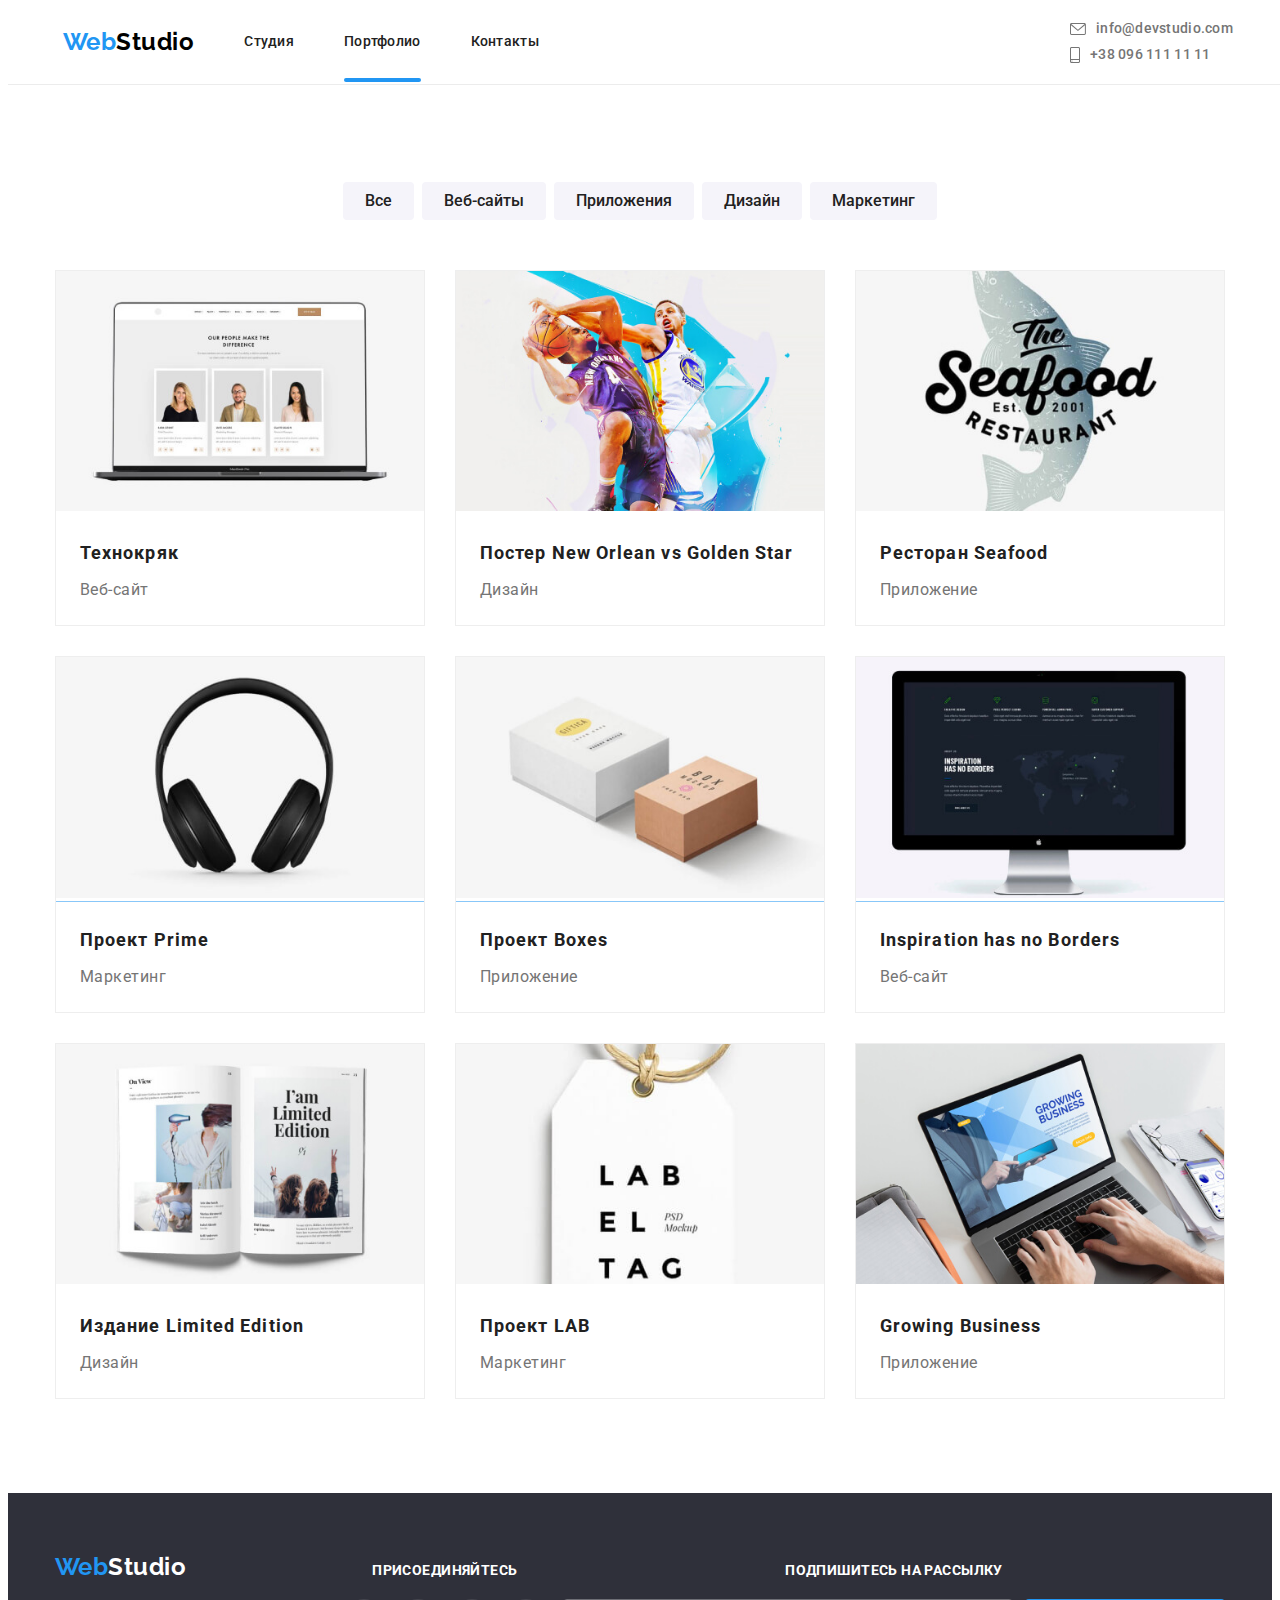
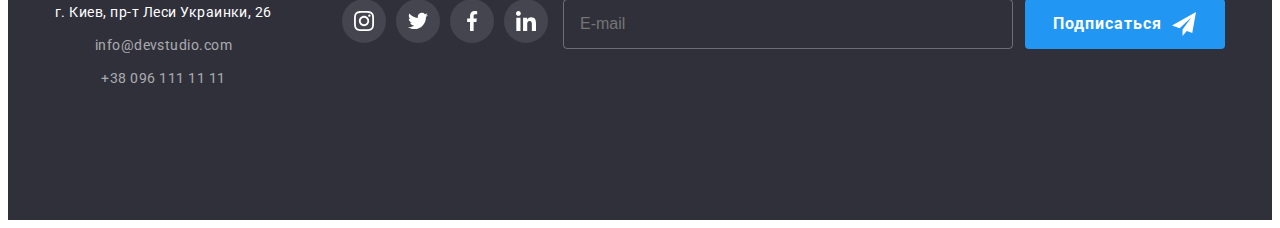
==== commit ae2c62a2: "адаптивка5" ====
--- a/portfolio.html
+++ b/portfolio.html
@@ -252,7 +252,7 @@
     <!-- Подвал -->
     <footer class="page-footer">
         <div class="container page-footer__container">
-            <div>
+            <div class="page-footer__block">
                 <a href="index.html" lang="en" class="logo--light logo link"><span class="web">Web</span>Studio</a>
                 <address class="page-footer__adress">
                     <ul class="page-footer__list list">
--- a/css/main.min.css
+++ b/css/main.min.css
@@ -1,2 +1,2 @@
-:root{--accent-color: #2196F3;--primary-text-color: #212121;--second-text-color: #757575;--light-text-color: #FFFFFF;--dark: #000000;--background-footer: #2F303A;--footer-contacts-color: rgba(255, 255, 255, 0.6);--main-font: 'Roboto', sans-serif}html{box-sizing:border-box}*,*::before,*::after{box-sizing:inherit}body{font-family:var(--main-font);font-weight:400;color:var(--primary-text-color);letter-spacing:0.03em;padding-top:60px}h1,h2,h3,h4,h5,h6,p,ul{margin:0;padding:0}.list{list-style:none}.link{text-decoration:none;cursor:pointer;display:block}.container{padding-left:15px;padding-right:15px;margin-left:auto;margin-right:auto}@media screen and (min-width: 480px){.container{width:480px}}@media screen and (min-width: 768px){.container{width:768px}}@media screen and (min-width: 1200px){.container{width:1200px}}.section{padding-bottom:60px;padding-top:60px}@media screen and (min-width: 1200px){.section{padding-bottom:94px;padding-top:94px}}.title-two{font-weight:700;font-size:28px;line-height:1.18;text-align:center;color:var(--primary-text-color);margin-bottom:30px}@media screen and (min-width: 1200px){.title-two{margin-bottom:50px;font-size:36px;line-height:1.17}}.logo{font-family:'Raleway', sans-serif;font-weight:700;font-size:24px;line-height:1.17}.web{color:var(--accent-color)}.logo--dark{color:var(--dark)}.logo--light{display:block;color:var(--light-text-color);margin-bottom:20px}@media screen and (min-width: 1200px){.logo--light{display:flex}}.btn{font-family:inherit;font-weight:700;font-size:16px;line-height:1.87;display:inline-flex;align-items:center;text-align:center;letter-spacing:0.06em;color:var(--light-text-color);background-color:var(--accent-color);border:none;border-radius:4px;cursor:pointer;transition-property:background-color;transition-duration:250ms;transition-timing-function:cubic-bezier(0.4, 0, 0.2, 1)}.btn:hover,.btn:focus{background-color:#188CE8}.backdrop{position:fixed;top:0;left:0;width:100%;height:100%;z-index:2;background-color:rgba(0,0,0,0.2);opacity:1;transition:opacity 250ms cubic-bezier(0.4, 0, 0.2, 1)}.backdrop.is-hidden{opacity:0;pointer-events:none}.backdrop.is-hidden .modal{transform:translate(-50%, -50%) scale(0.8)}.modal{position:absolute;top:50%;left:50%;z-index:3;transform:translate(-50%, -50%) scale(1);background-color:var(--light-text-color);border-radius:4px;box-shadow:0px 1px 3px rgba(0,0,0,0.12),0px 1px 1px rgba(0,0,0,0.14),0px 2px 1px rgba(0,0,0,0.2);transition:transform 250ms cubic-bezier(0.4, 0, 0.2, 1);padding:40px}@media screen and (min-width: 480px){.modal{min-width:450px;min-height:609px}}@media screen and (min-width: 1200px){.modal{min-width:528px;min-height:581px}}.modal__close-btn{position:absolute;top:8px;right:8px;width:30px;height:30px;display:flex;align-items:center;justify-content:center;background-color:var(--light-text-color);border:1px solid rgba(0,0,0,0.1);border-radius:50%;cursor:pointer;transition:fill 250ms cubic-bezier(0.4, 0, 0.2, 1)}.modal__close-btn:hover .modal__icon-vector,.modal__close-btn:focus .modal__icon-vector{fill:var(--accent-color)}.modal__icon-vector{width:18px;height:18px;fill:#000000}.modal__form{display:flex;align-items:center;justify-content:center;flex-direction:column}.modal__title{font-weight:700;font-size:20px;line-height:1.5;text-align:center;color:var(--primary-text-color)}@media screen and (min-width: 1200px){.modal__title{line-height:1.15}}.form{margin-top:12px}.form__group{position:relative;display:flex;flex-direction:column}.form__group label{font-size:12px;line-height:1.17;letter-spacing:0.01em;color:var(--second-text-color)}.form__group input{margin:0;margin-top:4px;padding:11px 12px 11px 42px;outline:none;height:40px;border:1px solid rgba(33,33,33,0.2);border-radius:4px;cursor:pointer;transition:border 250ms cubic-bezier(0.4, 0, 0.2, 1)}.form__group:hover input,.form__group:focus-within input{border-color:var(--accent-color)}.form__group:hover .form__icon,.form__group:focus-within .form__icon{fill:var(--accent-color)}.form__group textarea{margin-top:4px;padding:12px 16px;height:120px;outline:none;border:1px solid rgba(33,33,33,0.2);border-radius:4px;cursor:pointer;transition:border 250ms cubic-bezier(0.4, 0, 0.2, 1)}.form__group:hover textarea,.form__group:focus-within textarea{border-color:var(--accent-color)}.form__group:not(:first-child){margin-top:10px}.form__group:last-child{margin-top:20px}.form__group label[for="police"]{font-size:14px;line-height:1.71;color:var(--second-text-color)}.form__icon{position:absolute;bottom:11px;left:12px;width:18px;height:18px;fill:var(--dark);transition:fill 250ms cubic-bezier(0.4, 0, 0.2, 1)}textarea{resize:none}.form__checkbox-label{display:flex;align-items:center;margin-top:20px;font-size:12px;line-height:1.17;color:var(--second-text-color)}.form__checkbox-input{-webkit-appearance:none;-moz-appearance:none;appearance:none}.form__checkbox-input:checked ~ .form__box-icon-check{background-color:var(--accent-color);border-color:var(--accent-color)}.form__box-icon-check{display:flex;align-items:center;width:16px;height:15px;margin-right:7px;border:1px solid #212121;border-radius:2px;background-origin:border-box;cursor:pointer}.form__box-icon-check:hover,.form__box-icon-check:focus{border-color:var(--accent-color)}.form__checkbox-link{font-size:12px;line-height:1.17;color:var(--accent-color)}.btn--modal{box-shadow:0px 4px 4px rgba(0,0,0,0.15);margin-top:30px;padding:10px 55px}.header-nav__list{display:none;align-items:center;justify-content:flex-end}.nav-contacts{display:none;margin-left:auto;align-items:center}.team-section__list{display:block}@media screen and (min-width: 768px){.team-section__list{display:flex;justify-content:space-between}}.team-section__item{background-color:var(--light-text-color);box-shadow:0px 1px 3px rgba(0,0,0,0.12),0px 1px 1px rgba(0,0,0,0.14),0px 2px 1px rgba(0,0,0,0.2);border-radius:0px 0px 4px 4px}.team-section__item:not(:last-child){margin-bottom:30px}@media screen and (min-width: 480px){.team-section__item{max-width:450px}}.thumb{margin-bottom:30px}@media screen and (min-width: 480px){.thumb{width:450px;height:460px}}.team-section__foto-box{display:block;width:100%;height:100%;object-fit:cover}.team-section__second-title{font-weight:500;font-size:16px;line-height:1.19;text-align:center;color:var(--primary-text-color);margin-bottom:10px}.team-section__about{font-size:16px;padding-bottom:16px;line-height:1.19;text-align:center;color:var(--second-text-color)}.social-list{display:flex;justify-content:center;padding-bottom:30px}.social-list__item:not(:last-child){margin-right:10px}.social-list__link{display:flex;justify-content:center;align-items:center;width:44px;height:44px;border-radius:50%;cursor:pointer;background-color:var(--light-text-color);transition-property:background-color;transition-duration:250ms;transition-timing-function:cubic-bezier(0.4, 0, 0.2, 1)}.social-list__link:hover,.social-list__link:focus{background-color:var(--accent-color)}.social-list__link:hover .social-list__icon,.social-list__link:focus .social-list__icon{fill:var(--light-text-color)}.social-list__icon{display:block;fill:#afb1b8;width:20px;height:20px;transition-property:fill;transition-duration:250ms;transition-timing-function:cubic-bezier(0.4, 0, 0.2, 1)}.page-footer__adress{font-style:normal}@media screen and (min-width: 1200px){.page-footer__list{margin-right:70px}}.page-footer__item{margin-bottom:9px}.page-footer__link-maps{font-size:14px;line-height:1.71;color:var(--light-text-color)}.page-footer__link{font-size:14px;line-height:1.71;color:var(--footer-contacts-color)}.footer-contact__title{font-weight:700;font-size:14px;line-height:16px;letter-spacing:0.03em;text-transform:uppercase;color:var(--light-text-color);margin-bottom:20px}.footer-social__list{display:flex;margin-right:93px}.social-list__link--footer{background-color:rgba(255,255,255,0.1)}.social-list__icon--footer{fill:var(--light-text-color)}.projects-galary__button-list{display:flex;flex-wrap:wrap;margin-bottom:40px}@media screen and (min-width: 1200px){.projects-galary__button-list{margin-bottom:50px;justify-content:center;flex-wrap:nowrap}}.projects-galary__button{font-family:inherit;font-weight:500;font-size:16px;line-height:1.62;text-align:center;border-radius:4px;border:none;color:var(--primary-text-color);background-color:#F5F4FA;cursor:pointer;padding:6px 22px;transition-property:color, background-color, box-shadow;transition-duration:250ms;transition-timing-function:cubic-bezier(0.4, 0, 0.2, 1)}.projects-galary__button:hover,.projects-galary__button:focus{color:var(--light-text-color);background-color:var(--accent-color);box-shadow:0px 3px 1px rgba(0,0,0,0.1),0px 1px 2px rgba(0,0,0,0.08),0px 2px 2px rgba(0,0,0,0.12)}.projects-galary__list-button-item:not(:last-child){margin-right:8px}.projects-galary__list-button-item:nth-child(-n+3){margin-bottom:15px}@media screen and (min-width: 768px){.projects-galary__list-button-item:nth-child(-n+3){margin-bottom:0}}@media screen and (min-width: 768px){.projects-galary__list{display:flex;flex-wrap:wrap}}.projects-galary__box{padding-bottom:20px;background-color:var(--light-text-color);border:1px solid #EEEEEE;box-sizing:border-box}.projects-galary__box:hover,.projects-galary__box:focus{box-shadow:0px 1px 1px rgba(0,0,0,0.12),0px 4px 4px rgba(0,0,0,0.06),1px 4px 6px rgba(0,0,0,0.16)}.projects-galary__box:not(:nth-child(n+9)){margin-bottom:30px}@media screen and (min-width: 480px){.projects-galary__box{width:450px}}@media screen and (min-width: 1200px){.projects-galary__box:not(:nth-child(3n+3)){margin-right:30px}.projects-galary__box:not(:nth-child(n+7)){margin-bottom:30px}}.projects-galary__tehno-kriak{position:relative;overflow:hidden}.projects-galary__tehno-kriak::before{position:absolute;display:inline-block;content:"";width:100%;height:100%;background-color:rgba(33,150,243,0.9);transform:translateY(100%);transition-property:transform;transition-duration:250ms;transition-timing-function:cubic-bezier(0.4, 0, 0.2, 1)}.projects-galary__link:hover .projects-galary__tehno-kriak::before{transform:translateY(0)}.projects-galary__text{position:absolute;top:0;left:0;display:flex;padding:63px 24px;font-size:18px;line-height:1.56;color:var(--light-text-color);transition-property:opacity;transition-duration:250ms;transition-timing-function:cubic-bezier(0.4, 0, 0.2, 1);opacity:0}.projects-galary__link:hover .projects-galary__text{opacity:1}.about-box{padding-top:20px;padding-left:24px}.about-box__title{font-weight:700;font-size:18px;line-height:2;letter-spacing:0.06em;color:var(--primary-text-color);margin-bottom:4px}.about-box__about{font-size:16px;line-height:1.87;color:var(--second-text-color)}.mobile-menu{position:fixed;display:flex;flex-direction:column;justify-content:space-between;z-index:100;top:0;left:0;width:100vw;height:100vh;padding:48px 40px;background-color:var(--light-text-color);opacity:0;visibility:hidden;pointer-events:none;transform:translateX(100%);transition-property:transform;transition-duration:250ms;transition-timing-function:cubic-bezier(0.4, 0, 0.2, 1)}.mobile-menu.is-open{opacity:1;visibility:visible;pointer-events:all;transform:translateX(0)}.close-btn{position:absolute;top:10px;right:15px;width:40px;height:40px;cursor:pointer;background-color:transparent;border:none;padding:0}.close-btn:hover,.close-btn:focus{fill:var(--accent-color)}.close-btn__icon{width:100%;height:100%;cursor:pointer}.close-btn__icon:hover,.close-btn__icon:focus{fill:var(--accent-color)}.mobile-nav__item:not(:last-child){margin-bottom:32px}.mobile-nav__link{font-weight:500;font-size:40px;line-height:1.18;letter-spacing:0.02em;color:var(--primary-text-color)}.mobile-nav__link--current{color:var(--accent-color)}.mobile-contacts{margin-bottom:64px}.mobile-contacts__telephone{font-weight:500;font-size:34px;line-height:1.18;letter-spacing:0.02em;color:var(--accent-color);margin-bottom:32px}.mobile-contacts__mail{font-weight:500;font-size:24px;line-height:1.17;letter-spacing:0.02em;color:var(--second-text-color)}.mobile-social__list{display:flex;justify-content:start}.mobile-social__item:not(:last-child){padding-right:10px;border-right:1px solid rgba(33,33,33,0.2)}.mobile-social__item:last-child{border:none}.mobile-social__item:not(:first-child){padding-left:10px}.mobile-social__link{font-weight:500;font-size:18px;line-height:1.22;letter-spacing:0.02em;color:var(--accent-color)}.page-header{position:fixed;top:0;width:100vw;z-index:1;min-height:60px;border-bottom:1px solid #ececec;padding-top:10px;padding-bottom:10px;background-color:var(--light-text-color)}@media screen and (min-width: 480px){.page-header{width:100%}}.nav-container{display:flex;align-items:center;justify-content:space-between}.header-nav{display:flex}.logo{font-family:"Raleway", sans-serif;font-weight:700;font-size:24px;line-height:1.17}.web{color:var(--accent-color)}.burger-btn{width:40px;height:40px;cursor:pointer;background-color:transparent;border:none;padding:0}.burger-btn:hover,.burger-btn:focus{fill:var(--accent-color)}@media screen and (min-width: 768px){.burger-btn{display:none}}.burger-btn__icon{width:100%;height:100%;cursor:pointer}.burger-btn__icon:hover,.burger-btn__icon:focus{fill:var(--accent-color)}.header-nav__list{display:none;align-items:center;justify-content:flex-end}.nav-contacts{display:none;margin-left:auto;align-items:center}.hero-section{background-color:#2F303A;text-align:center;padding-top:118px;padding-bottom:118px}@media screen and (min-width: 1200px){.hero-section{padding-top:200px;padding-bottom:200px}}.hero-section__tittle{font-weight:900;font-size:26px;line-height:1.62;text-align:center;letter-spacing:0.06em;text-transform:uppercase;color:var(--light-text-color);margin-bottom:30px}@media screen and (min-width: 1200px){.hero-section__tittle{font-size:44px;line-height:1.36}}.hero-section--btn{padding:10px 32px}.hero-section--overlay{max-width:480px;height:400px;margin-left:auto;margin-right:auto;background-image:linear-gradient(rgba(47,48,58,0.4), rgba(47,48,58,0.4)),url(../images/hero-overlay.jpg);background-repeat:no-repeat;background-size:cover;background-position:center}@media screen and (min-device-pixel-ratio: 2), (-webkit-min-device-pixel-ratio: 2), (min-resolution: 192dpi), (min-resolution: 2dppx){.hero-section--overlay{background-image:url(../images/hero@2x.jpg)}}@media screen and (min-width: 768px){.hero-section--overlay{min-width:768px;background-image:url(../images/tablet-hero.jpg)}}@media screen and (min-width: 768px) and (min-device-pixel-ratio: 2), screen and (min-width: 768px) and (-webkit-min-device-pixel-ratio: 2), screen and (min-width: 768px) and (min-resolution: 192dpi), screen and (min-width: 768px) and (min-resolution: 2dppx){.hero-section--overlay{background-image:url(../images/tablet-hero@2x.jpg)}}@media screen and (min-width: 1200px){.hero-section--overlay{max-width:1600px;height:600px;background-image:url(../images/desktop-hero.jpg)}}@media screen and (min-width: 1200px) and (min-device-pixel-ratio: 2), screen and (min-width: 1200px) and (-webkit-min-device-pixel-ratio: 2), screen and (min-width: 1200px) and (min-resolution: 192dpi), screen and (min-width: 1200px) and (min-resolution: 2dppx){.hero-section--overlay{background-image:url(../images/desktop-hero@2x.jpg)}}.feature-section{padding-bottom:0}.feature-section__title{display:none}.feature-section__list{display:block;margin-left:-30px;margin-top:-30px}@media screen and (min-width: 768px){.feature-section__list{display:flex;flex-wrap:wrap}}.feature-section__item{max-width:450px;margin-left:30px;margin-top:30px}@media screen and (min-width: 1200px){.feature-section__item{flex-basis:calc((100% - 120px) / 4)}}.feature-section__icon-bcg{display:flex;justify-content:center;align-items:center;width:100%;height:120px;background-color:#F5F4FA;margin-bottom:30px;border-radius:4px}.feature-section__icon-box{display:block;width:70px;height:70px}.feature-section__second-title{text-align:center;font-weight:700;font-size:14px;line-height:1.14;text-transform:uppercase;color:var(--primary-text-color);margin-bottom:10px}.feature-section__about{font-size:14px;line-height:1.71;color:var(--second-text-color)}.galary{display:none}.galary__list{display:flex;flex-wrap:wrap;margin-left:-30px;margin-top:-30px}.galary__item{position:relative;display:flex;margin-left:30px;margin-top:30px;flex-basis:calc((100% - 90px) / 3)}.galary__item::before{position:absolute;display:flex;bottom:0;content:"";background-color:rgba(47,48,58,0.8);width:100%;height:70px}.galary__photo{display:block;max-width:100%}.galary__about{display:block;text-align:center;justify-content:center;position:absolute;left:50%;bottom:27px;transform:translate(-50%);width:100%;padding-bottom:0;font-weight:700;font-size:14px;line-height:1.14;text-transform:uppercase;color:var(--light-text-color)}.section.no-padding{padding-top:0;padding-bottom:0}.team-section{background-color:#f5f4fa}.team-section__list{display:block}@media screen and (min-width: 768px){.team-section__list{display:flex;justify-content:space-between}}.team-section__item{background-color:var(--light-text-color);box-shadow:0px 1px 3px rgba(0,0,0,0.12),0px 1px 1px rgba(0,0,0,0.14),0px 2px 1px rgba(0,0,0,0.2);border-radius:0px 0px 4px 4px}.team-section__item:not(:last-child){margin-bottom:30px}@media screen and (min-width: 480px){.team-section__item{max-width:450px}}.thumb{margin-bottom:30px}@media screen and (min-width: 480px){.thumb{width:450px;height:460px}}.team-section__foto-box{display:block;width:100%;height:100%;object-fit:cover}.team-section__second-title{font-weight:500;font-size:16px;line-height:1.19;text-align:center;color:var(--primary-text-color);margin-bottom:10px}.team-section__about{font-size:16px;padding-bottom:16px;line-height:1.19;text-align:center;color:var(--second-text-color)}.social-list{display:flex;justify-content:center;padding-bottom:30px}.social-list__item:not(:last-child){margin-right:10px}.social-list__link{display:flex;justify-content:center;align-items:center;width:44px;height:44px;border-radius:50%;cursor:pointer;background-color:var(--light-text-color);transition-property:background-color;transition-duration:250ms;transition-timing-function:cubic-bezier(0.4, 0, 0.2, 1)}.social-list__link:hover,.social-list__link:focus{background-color:var(--accent-color)}.social-list__link:hover .social-list__icon,.social-list__link:focus .social-list__icon{fill:var(--light-text-color)}.social-list__icon{display:block;fill:#afb1b8;width:20px;height:20px;transition-property:fill;transition-duration:250ms;transition-timing-function:cubic-bezier(0.4, 0, 0.2, 1)}.section-clients__list{display:flex;flex-wrap:wrap}.section-clients__item:not(:nth-child(2n)){margin-right:30px}.section-clients__item:not(:nth-child(n+6)){margin-bottom:30px}@media screen and (min-width: 480px){.section-clients__item:not(:nth-child(2n)){margin-right:30px}.section-clients__item:not(:nth-child(n+5)){margin-bottom:30px}}.section-clients__link{width:210px;height:92px;border:1px solid #AFB1B8;border-radius:4px;display:flex;justify-content:center;align-items:center;cursor:pointer;transition-property:border-color;transition-duration:250ms;transition-timing-function:cubic-bezier(0.4, 0, 0.2, 1)}.section-clients__link:hover,.section-clients__link:focus{border-color:var(--accent-color)}.section-clients__link:hover .section-clients__icon-company,.section-clients__link:focus .section-clients__icon-company{fill:var(--accent-color)}@media screen and (min-width: 480px){.section-clients__link{width:210px}}.section-clients__icon-company{width:106px;height:60px;fill:#afb1b8;transition-property:fill;transition-duration:250ms;transition-timing-function:cubic-bezier(0.4, 0, 0.2, 1)}.page-footer{background-color:#2F303A;padding-top:60px;padding-bottom:60px}.page-footer__container{display:flex;flex-direction:column;justify-content:center;text-align:center}@media screen and (min-width: 768px){.page-footer__container{display:flex;align-items:baseline}}.page-footer__block{text-align:center}.page-footer__adress{font-style:normal}@media screen and (min-width: 1200px){.page-footer__list{margin-right:70px}}.page-footer__item{margin-bottom:9px}.page-footer__link-maps{font-size:14px;line-height:1.71;color:var(--light-text-color)}.page-footer__link{font-size:14px;line-height:1.71;color:var(--footer-contacts-color)}.footer-contact__title{font-weight:700;font-size:14px;line-height:1.14;letter-spacing:0.03em;text-transform:uppercase;color:var(--light-text-color);margin-bottom:20px}.footer-social__list{display:flex;margin-right:93px}.social-list__link--footer{background-color:rgba(255,255,255,0.1)}.social-list__icon--footer{fill:var(--light-text-color)}@media screen and (min-width: 1200px){.subscribe{margin-left:auto}}.subscribe__topic-form{display:block}@media screen and (min-width: 1200px){.subscribe__topic-form{display:flex;flex-direction:row;align-items:center}}.subscribe__input input{font-size:16px;line-height:1.25;color:var(--light-text-color);background-color:transparent;outline:none;border:1px solid rgba(255,255,255,0.3);border-radius:4px;width:100%;height:50px;padding-left:16px;margin-bottom:20px}@media screen and (min-width: 480px){.subscribe__input input{width:450px}}@media screen and (min-width: 1200px){.subscribe__input input{margin-bottom:0}}.subscribe__btn{padding:10px 28px;width:200px;height:50px}@media screen and (min-width: 1200px){.subscribe__btn{margin-left:12px}}.subscribe__icon-send{display:inline-flex;width:24px;height:24px;margin-left:10px}.projects-galary{background-color:var(--light-text-color)}.projects-galary__title{display:none}.projects-galary__button-list{display:flex;flex-wrap:wrap;margin-bottom:40px}@media screen and (min-width: 1200px){.projects-galary__button-list{margin-bottom:50px;justify-content:center;flex-wrap:nowrap}}.projects-galary__button{font-family:inherit;font-weight:500;font-size:16px;line-height:1.62;text-align:center;border-radius:4px;border:none;color:var(--primary-text-color);background-color:#F5F4FA;cursor:pointer;padding:6px 22px;transition-property:color, background-color, box-shadow;transition-duration:250ms;transition-timing-function:cubic-bezier(0.4, 0, 0.2, 1)}.projects-galary__button:hover,.projects-galary__button:focus{color:var(--light-text-color);background-color:var(--accent-color);box-shadow:0px 3px 1px rgba(0,0,0,0.1),0px 1px 2px rgba(0,0,0,0.08),0px 2px 2px rgba(0,0,0,0.12)}.projects-galary__list-button-item:not(:last-child){margin-right:8px}.projects-galary__list-button-item:nth-child(-n+3){margin-bottom:15px}@media screen and (min-width: 768px){.projects-galary__list-button-item:nth-child(-n+3){margin-bottom:0}}@media screen and (min-width: 768px){.projects-galary__list{display:flex;flex-wrap:wrap}}.projects-galary__box{padding-bottom:20px;background-color:var(--light-text-color);border:1px solid #EEEEEE;box-sizing:border-box}.projects-galary__box:hover,.projects-galary__box:focus{box-shadow:0px 1px 1px rgba(0,0,0,0.12),0px 4px 4px rgba(0,0,0,0.06),1px 4px 6px rgba(0,0,0,0.16)}.projects-galary__box:not(:nth-child(n+9)){margin-bottom:30px}@media screen and (min-width: 480px){.projects-galary__box{width:450px}}@media screen and (min-width: 1200px){.projects-galary__box:not(:nth-child(3n+3)){margin-right:30px}.projects-galary__box:not(:nth-child(n+7)){margin-bottom:30px}}.projects-galary__foto{width:100%}.projects-galary__tehno-kriak{position:relative;overflow:hidden}.projects-galary__tehno-kriak .projects-galary__tehno-kriak::before{position:absolute;display:inline-block;content:"";width:100%;height:100%;background-color:rgba(33,150,243,0.9);transform:translateY(100%);transition-property:transform;transition-duration:250ms;transition-timing-function:cubic-bezier(0.4, 0, 0.2, 1)}.projects-galary__link:hover .projects-galary__tehno-kriak::before{transform:translateY(0)}.projects-galary__text{position:absolute;top:0;left:0;display:flex;padding:63px 24px;font-size:18px;line-height:1.56;color:var(--light-text-color);transition-property:opacity;transition-duration:250ms;transition-timing-function:cubic-bezier(0.4, 0, 0.2, 1);opacity:0}.projects-galary__link:hover .projects-galary__text{opacity:1}.about-box{padding-top:20px;padding-left:24px}.about-box__title{font-weight:700;font-size:18px;line-height:2;letter-spacing:0.06em;color:var(--primary-text-color);margin-bottom:4px}.about-box__about{font-size:16px;line-height:1.87;color:var(--second-text-color)}
+:root{--accent-color: #2196F3;--primary-text-color: #212121;--second-text-color: #757575;--light-text-color: #FFFFFF;--dark: #000000;--background-footer: #2F303A;--footer-contacts-color: rgba(255, 255, 255, 0.6);--main-font: 'Roboto', sans-serif}html{box-sizing:border-box}*,*::before,*::after{box-sizing:inherit}body{font-family:var(--main-font);font-weight:400;color:var(--primary-text-color);letter-spacing:0.03em;padding-top:60px}@media screen and (min-width: 768px){body{padding-top:80px}}h1,h2,h3,h4,h5,h6,p,ul{margin:0;padding:0}.list{list-style:none}.link{text-decoration:none;cursor:pointer;display:block}.container{padding-left:15px;padding-right:15px;margin-left:auto;margin-right:auto}@media screen and (min-width: 480px){.container{width:480px}}@media screen and (min-width: 768px){.container{width:768px}}@media screen and (min-width: 1200px){.container{width:1200px}}.section{padding-bottom:60px;padding-top:60px}@media screen and (min-width: 768px){.section{padding-bottom:60px;padding-top:60px}}@media screen and (min-width: 1200px){.section{padding-bottom:94px;padding-top:94px}}.title-two{font-weight:700;font-size:28px;line-height:1.18;text-align:center;color:var(--primary-text-color);margin-bottom:30px}@media screen and (min-width: 1200px){.title-two{margin-bottom:50px;font-size:36px;line-height:1.17}}.logo{font-family:'Raleway', sans-serif;font-weight:700;font-size:24px;line-height:1.17}.web{color:var(--accent-color)}.logo--dark{color:var(--dark)}.logo--light{display:block;color:var(--light-text-color);margin-bottom:20px}@media screen and (min-width: 1200px){.logo--light{display:flex}}.btn{font-family:inherit;font-weight:700;font-size:16px;line-height:1.87;display:inline-flex;align-items:center;text-align:center;letter-spacing:0.06em;color:var(--light-text-color);background-color:var(--accent-color);border:none;border-radius:4px;cursor:pointer;transition-property:background-color;transition-duration:250ms;transition-timing-function:cubic-bezier(0.4, 0, 0.2, 1)}.btn:hover,.btn:focus{background-color:#188CE8}.backdrop{position:fixed;top:0;left:0;width:100%;height:100%;z-index:2;background-color:rgba(0,0,0,0.2);opacity:1;transition:opacity 250ms cubic-bezier(0.4, 0, 0.2, 1)}.backdrop.is-hidden{opacity:0;pointer-events:none}.backdrop.is-hidden .modal{transform:translate(-50%, -50%) scale(0.8)}.modal{position:absolute;top:50%;left:50%;z-index:3;transform:translate(-50%, -50%) scale(1);background-color:var(--light-text-color);border-radius:4px;box-shadow:0px 1px 3px rgba(0,0,0,0.12),0px 1px 1px rgba(0,0,0,0.14),0px 2px 1px rgba(0,0,0,0.2);transition:transform 250ms cubic-bezier(0.4, 0, 0.2, 1);padding:40px}@media screen and (min-width: 480px){.modal{min-width:450px;min-height:609px}}@media screen and (min-width: 1200px){.modal{min-width:528px;min-height:581px}}.modal__close-btn{position:absolute;top:8px;right:8px;width:30px;height:30px;display:flex;align-items:center;justify-content:center;background-color:var(--light-text-color);border:1px solid rgba(0,0,0,0.1);border-radius:50%;cursor:pointer;transition:fill 250ms cubic-bezier(0.4, 0, 0.2, 1)}.modal__close-btn:hover .modal__icon-vector,.modal__close-btn:focus .modal__icon-vector{fill:var(--accent-color)}.modal__icon-vector{width:18px;height:18px;fill:#000000}.modal__form{display:flex;align-items:center;justify-content:center;flex-direction:column}.modal__title{font-weight:700;font-size:20px;line-height:1.5;text-align:center;color:var(--primary-text-color)}@media screen and (min-width: 1200px){.modal__title{line-height:1.15}}.form{margin-top:12px}.form__group{position:relative;display:flex;flex-direction:column}.form__group label{font-size:12px;line-height:1.17;letter-spacing:0.01em;color:var(--second-text-color)}.form__group input{margin:0;margin-top:4px;padding:11px 12px 11px 42px;outline:none;height:40px;border:1px solid rgba(33,33,33,0.2);border-radius:4px;cursor:pointer;transition:border 250ms cubic-bezier(0.4, 0, 0.2, 1)}.form__group:hover input,.form__group:focus-within input{border-color:var(--accent-color)}.form__group:hover .form__icon,.form__group:focus-within .form__icon{fill:var(--accent-color)}.form__group textarea{margin-top:4px;padding:12px 16px;height:120px;outline:none;border:1px solid rgba(33,33,33,0.2);border-radius:4px;cursor:pointer;transition:border 250ms cubic-bezier(0.4, 0, 0.2, 1)}.form__group:hover textarea,.form__group:focus-within textarea{border-color:var(--accent-color)}.form__group:not(:first-child){margin-top:10px}.form__group:last-child{margin-top:20px}.form__group label[for="police"]{font-size:14px;line-height:1.71;color:var(--second-text-color)}.form__icon{position:absolute;bottom:11px;left:12px;width:18px;height:18px;fill:var(--dark);transition:fill 250ms cubic-bezier(0.4, 0, 0.2, 1)}textarea{resize:none}.form__checkbox-label{display:flex;align-items:center;margin-top:20px;font-size:12px;line-height:1.17;color:var(--second-text-color)}.form__checkbox-input{-webkit-appearance:none;-moz-appearance:none;appearance:none}.form__checkbox-input:checked ~ .form__box-icon-check{background-color:var(--accent-color);border-color:var(--accent-color)}.form__box-icon-check{display:flex;align-items:center;width:16px;height:15px;margin-right:7px;border:1px solid #212121;border-radius:2px;background-origin:border-box;cursor:pointer}.form__box-icon-check:hover,.form__box-icon-check:focus{border-color:var(--accent-color)}.form__checkbox-link{font-size:12px;line-height:1.17;color:var(--accent-color)}.btn--modal{box-shadow:0px 4px 4px rgba(0,0,0,0.15);margin-top:30px;padding:10px 55px}.header-nav__list{display:none;align-items:center;justify-content:flex-end}@media screen and (min-width: 768px){.header-nav__list{display:flex}}.header-nav__item:not(:last-child){margin-right:50px}.header-nav__link{position:relative;font-weight:500;font-size:14px;line-height:1.14;letter-spacing:0.02em;color:var(--primary-text-color)}.header-nav__link:hover::after{width:100%}.header-nav__link:hover,.header-nav__link:focus{color:var(--accent-color)}.header-nav__link--hero{position:relative}.header-nav__link--hero::after{display:block;position:absolute;content:"";left:0;top:44px;width:0;height:4px;background-color:var(--accent-color);border-radius:2px;transition:250ms cubic-bezier(0.4, 0, 0.2, 1)}.header-nav__link--current{position:relative}.header-nav__link--current::after{display:block;position:absolute;content:"";left:0;top:44px;width:100%;height:4px;background-color:var(--accent-color);border-radius:2px}.nav-contacts{display:none;margin-left:auto;align-items:center}@media screen and (min-width: 768px){.nav-contacts{display:block}}.nav-contacts__item:not(:last-child){margin-bottom:10px}.nav-contacts__link{display:flex;align-items:center;font-weight:500;font-size:12px;line-height:1.17;letter-spacing:0.02em;color:var(--second-text-color);transition-property:color;transition-duration:250ms;transition-timing-function:cubic-bezier(0.4, 0, 0.2, 1)}.nav-contacts__link:hover,.nav-contacts__link:focus{color:var(--accent-color)}.nav-contacts__link:hover .nav-contacts__link--icon-envelope,.nav-contacts__link:focus .nav-contacts__link--icon-envelope{fill:var(--accent-color)}.nav-contacts__link:hover .nav-contacts__link--icon-smartphone,.nav-contacts__link:focus .nav-contacts__link--icon-smartphone{fill:var(--accent-color)}@media screen and (min-width: 1200px){.nav-contacts__link{font-size:14px;line-height:1.14}}.nav-contacts__link--icon-envelope{display:flex;align-items:center;width:14px;height:10px;margin-right:10px;fill:#757575;transition-property:fill;transition-duration:250ms;transition-timing-function:cubic-bezier(0.4, 0, 0.2, 1)}@media screen and (min-width: 1200px){.nav-contacts__link--icon-envelope{width:16px;height:12px}}.nav-contacts__link--icon-smartphone{display:flex;align-items:center;width:10px;height:14px;margin-right:10px;fill:#757575;transition-property:fill;transition-duration:250ms;transition-timing-function:cubic-bezier(0.4, 0, 0.2, 1)}@media screen and (min-width: 1200px){.nav-contacts__link--icon-smartphone{width:10px;height:16px}}.team-section__list{display:block}@media screen and (min-width: 768px){.team-section__list{display:flex;flex-wrap:wrap;margin-left:-30px;margin-top:-30px}}.team-section__item{background-color:var(--light-text-color);box-shadow:0px 1px 3px rgba(0,0,0,0.12),0px 1px 1px rgba(0,0,0,0.14),0px 2px 1px rgba(0,0,0,0.2);border-radius:0px 0px 4px 4px}.team-section__item:not(:last-child){margin-bottom:30px}@media screen and (min-width: 480px){.team-section__item{max-width:450px}}@media screen and (min-width: 768px){.team-section__item{max-width:354px;margin-left:30px;margin-top:30px;flex-basis:calc(100% / 2 - 30px)}.team-section__item:not(:last-child){margin-bottom:0}}@media screen and (min-width: 768px) and (min-width: 1200px){.team-section__item{max-width:270px;flex-basis:calc(100% / 4 - 30px)}}.thumb{margin-bottom:30px}@media screen and (min-width: 480px){.thumb{width:450px}}@media screen and (min-width: 768px){.thumb{max-width:354px}}@media screen and (min-width: 1200px){.thumb{max-width:270px}}.team-section__foto-box{display:block;width:100%}.team-section__second-title{font-weight:500;font-size:16px;line-height:1.19;text-align:center;color:var(--primary-text-color);margin-bottom:10px}.team-section__about{font-size:16px;padding-bottom:16px;line-height:1.19;text-align:center;color:var(--second-text-color)}.social-list{display:flex;justify-content:center;padding-bottom:30px}.social-list__item:not(:last-child){margin-right:10px}.social-list__link{display:flex;justify-content:center;align-items:center;width:44px;height:44px;border-radius:50%;cursor:pointer;background-color:var(--light-text-color);transition-property:background-color;transition-duration:250ms;transition-timing-function:cubic-bezier(0.4, 0, 0.2, 1)}.social-list__link:hover,.social-list__link:focus{background-color:var(--accent-color)}.social-list__link:hover .social-list__icon,.social-list__link:focus .social-list__icon{fill:var(--light-text-color)}.social-list__icon{display:block;fill:#afb1b8;width:20px;height:20px;transition-property:fill;transition-duration:250ms;transition-timing-function:cubic-bezier(0.4, 0, 0.2, 1)}.page-footer__adress{font-style:normal}@media screen and (min-width: 1200px){.page-footer__list{margin-right:70px}}.page-footer__item{margin-bottom:9px}.page-footer__link-maps{font-size:14px;line-height:1.71;color:var(--light-text-color)}.page-footer__link{font-size:14px;line-height:1.71;color:var(--footer-contacts-color)}.footer-contact__title{font-weight:700;font-size:14px;line-height:16px;letter-spacing:0.03em;text-transform:uppercase;color:var(--light-text-color);margin-bottom:20px}.footer-social__list{display:flex;margin-right:93px}.social-list__link--footer{background-color:rgba(255,255,255,0.1)}.social-list__icon--footer{fill:var(--light-text-color)}.projects-galary__button-list{display:flex;flex-wrap:wrap;margin-bottom:40px}@media screen and (min-width: 768px){.projects-galary__button-list{margin-bottom:50px;justify-content:center;flex-wrap:nowrap}}.projects-galary__button{font-family:inherit;font-weight:500;font-size:16px;line-height:1.62;text-align:center;border-radius:4px;border:none;color:var(--primary-text-color);background-color:#F5F4FA;cursor:pointer;padding:6px 22px;transition-property:color, background-color, box-shadow;transition-duration:250ms;transition-timing-function:cubic-bezier(0.4, 0, 0.2, 1)}.projects-galary__button:hover,.projects-galary__button:focus{color:var(--light-text-color);background-color:var(--accent-color);box-shadow:0px 3px 1px rgba(0,0,0,0.1),0px 1px 2px rgba(0,0,0,0.08),0px 2px 2px rgba(0,0,0,0.12)}.projects-galary__list-button-item:not(:last-child){margin-right:8px}.projects-galary__list-button-item:nth-child(-n+3){margin-bottom:15px}@media screen and (min-width: 768px){.projects-galary__list-button-item:nth-child(-n+3){margin-bottom:0}}@media screen and (min-width: 768px){.projects-galary__list{display:flex;flex-wrap:wrap;margin-left:-30px;margin-top:-30px}}.projects-galary__box{padding-bottom:20px;background-color:var(--light-text-color);border:1px solid #EEEEEE;box-sizing:border-box}.projects-galary__box:hover,.projects-galary__box:focus{box-shadow:0px 1px 1px rgba(0,0,0,0.12),0px 4px 4px rgba(0,0,0,0.06),1px 4px 6px rgba(0,0,0,0.16)}.projects-galary__box:not(:nth-child(n+9)){margin-bottom:30px}@media screen and (min-width: 480px){.projects-galary__box{width:450px}}@media screen and (min-width: 768px){.projects-galary__box{width:354px;margin-left:30px;margin-top:30px;flex-basis:calc(100% / 2 - 30px)}.projects-galary__box:not(:nth-child(n+9)){margin-bottom:0}}@media screen and (min-width: 1200px){.projects-galary__box{flex-basis:calc(100% / 3 - 30px)}}.projects-galary__tehno-kriak{position:relative;overflow:hidden}.projects-galary__tehno-kriak::before{position:absolute;display:inline-block;content:"";width:100%;height:100%;background-color:rgba(33,150,243,0.9);transform:translateY(100%);transition-property:transform;transition-duration:250ms;transition-timing-function:cubic-bezier(0.4, 0, 0.2, 1)}.projects-galary__link:hover .projects-galary__tehno-kriak::before{transform:translateY(0)}.projects-galary__text{position:absolute;top:0;left:0;display:flex;padding:63px 24px;font-size:18px;line-height:1.56;color:var(--light-text-color);transition-property:opacity;transition-duration:250ms;transition-timing-function:cubic-bezier(0.4, 0, 0.2, 1);opacity:0}.projects-galary__link:hover .projects-galary__text{opacity:1}.about-box{padding-top:20px;padding-left:24px}.about-box__title{font-weight:700;font-size:18px;line-height:2;letter-spacing:0.06em;color:var(--primary-text-color);margin-bottom:4px}.about-box__about{font-size:16px;line-height:1.87;color:var(--second-text-color)}.mobile-menu{position:fixed;display:flex;flex-direction:column;justify-content:space-between;z-index:100;top:0;left:0;width:100vw;height:100vh;padding:48px 40px;background-color:var(--light-text-color);opacity:0;visibility:hidden;pointer-events:none;transform:translateX(100%);transition-property:transform;transition-duration:250ms;transition-timing-function:cubic-bezier(0.4, 0, 0.2, 1)}.mobile-menu.is-open{opacity:1;visibility:visible;pointer-events:all;transform:translateX(0)}.close-btn{position:absolute;top:10px;right:15px;width:40px;height:40px;cursor:pointer;background-color:transparent;border:none;padding:0}.close-btn:hover,.close-btn:focus{fill:var(--accent-color)}.close-btn__icon{width:100%;height:100%;cursor:pointer}.close-btn__icon:hover,.close-btn__icon:focus{fill:var(--accent-color)}.mobile-nav__item:not(:last-child){margin-bottom:32px}.mobile-nav__link{font-weight:500;font-size:40px;line-height:1.18;letter-spacing:0.02em;color:var(--primary-text-color)}.mobile-nav__link--current{color:var(--accent-color)}.mobile-contacts{margin-bottom:64px}.mobile-contacts__telephone{font-weight:500;font-size:34px;line-height:1.18;letter-spacing:0.02em;color:var(--accent-color);margin-bottom:32px}.mobile-contacts__mail{font-weight:500;font-size:24px;line-height:1.17;letter-spacing:0.02em;color:var(--second-text-color)}.mobile-social__list{display:flex;justify-content:start}.mobile-social__item:not(:last-child){padding-right:10px;border-right:1px solid rgba(33,33,33,0.2)}.mobile-social__item:last-child{border:none}.mobile-social__item:not(:first-child){padding-left:10px}.mobile-social__link{font-weight:500;font-size:18px;line-height:1.22;letter-spacing:0.02em;color:var(--accent-color)}.page-header{position:fixed;top:0;width:100vw;z-index:1;min-height:60px;border-bottom:1px solid #ececec;padding-top:10px;padding-bottom:10px;background-color:var(--light-text-color)}@media screen and (min-width: 480px){.page-header{width:100%}}@media screen and (min-width: 768px){.page-header{min-height:80px;padding-top:21px;padding-bottom:21px}}.nav-container{display:flex;align-items:center;justify-content:space-between}.header-nav{display:flex}.logo{font-family:"Raleway", sans-serif;font-weight:700;font-size:24px;line-height:1.17}.web{color:var(--accent-color)}.burger-btn{width:40px;height:40px;cursor:pointer;background-color:transparent;border:none;padding:0}.burger-btn:hover,.burger-btn:focus{fill:var(--accent-color)}@media screen and (min-width: 768px){.burger-btn{display:none}}.burger-btn__icon{width:100%;height:100%;cursor:pointer}.burger-btn__icon:hover,.burger-btn__icon:focus{fill:var(--accent-color)}.header-nav__list{display:none;align-items:center;justify-content:flex-end}@media screen and (min-width: 768px){.header-nav__list{display:flex;margin-left:50px}}.header-nav__item:not(:last-child){margin-right:50px}.header-nav__link{position:relative;font-weight:500;font-size:14px;line-height:1.14;letter-spacing:0.02em;color:var(--primary-text-color)}.header-nav__link:hover::after{width:100%}.header-nav__link:hover,.header-nav__link:focus{color:var(--accent-color)}.header-nav__link--hero{position:relative}.header-nav__link--hero::after{display:block;position:absolute;content:"";left:0;top:44px;width:0;height:4px;background-color:var(--accent-color);border-radius:2px;transition:250ms cubic-bezier(0.4, 0, 0.2, 1)}.header-nav__link--current{position:relative}.header-nav__link--current::after{display:block;position:absolute;content:"";left:0;top:44px;width:100%;height:4px;background-color:var(--accent-color);border-radius:2px}.nav-contacts{display:none;margin-left:auto;align-items:center}@media screen and (min-width: 768px){.nav-contacts{display:block}}.nav-contacts__item:not(:last-child){margin-bottom:10px}.nav-contacts__link{display:flex;align-items:center;font-weight:500;font-size:12px;line-height:1.17;letter-spacing:0.02em;color:var(--second-text-color);transition-property:color;transition-duration:250ms;transition-timing-function:cubic-bezier(0.4, 0, 0.2, 1)}.nav-contacts__link:hover,.nav-contacts__link:focus{color:var(--accent-color)}.nav-contacts__link:hover .nav-contacts__link--icon-envelope,.nav-contacts__link:focus .nav-contacts__link--icon-envelope{fill:var(--accent-color)}.nav-contacts__link:hover .nav-contacts__link--icon-smartphone,.nav-contacts__link:focus .nav-contacts__link--icon-smartphone{fill:var(--accent-color)}@media screen and (min-width: 1200px){.nav-contacts__link{font-size:14px;line-height:1.14}}.nav-contacts__link--icon-envelope{display:flex;align-items:center;width:14px;height:10px;margin-right:10px;fill:#757575;transition-property:fill;transition-duration:250ms;transition-timing-function:cubic-bezier(0.4, 0, 0.2, 1)}@media screen and (min-width: 1200px){.nav-contacts__link--icon-envelope{width:16px;height:12px}}.nav-contacts__link--icon-smartphone{display:flex;align-items:center;width:10px;height:14px;margin-right:10px;fill:#757575;transition-property:fill;transition-duration:250ms;transition-timing-function:cubic-bezier(0.4, 0, 0.2, 1)}@media screen and (min-width: 1200px){.nav-contacts__link--icon-smartphone{width:10px;height:16px}}.hero-section{background-color:#2F303A;text-align:center;padding-top:118px;padding-bottom:118px}@media screen and (min-width: 1200px){.hero-section{padding-top:200px;padding-bottom:200px}}.hero-section__tittle{font-weight:900;font-size:26px;line-height:1.62;text-align:center;letter-spacing:0.06em;text-transform:uppercase;color:var(--light-text-color);margin-bottom:30px}@media screen and (min-width: 1200px){.hero-section__tittle{font-size:44px;line-height:1.36}}.hero-section--btn{padding:10px 32px}.hero-section--overlay{max-width:480px;height:400px;margin-left:auto;margin-right:auto;background-image:linear-gradient(rgba(47,48,58,0.4), rgba(47,48,58,0.4)),url(../images/hero-overlay.jpg);background-repeat:no-repeat;background-size:cover;background-position:center}@media screen and (min-device-pixel-ratio: 2), (-webkit-min-device-pixel-ratio: 2), (min-resolution: 192dpi), (min-resolution: 2dppx){.hero-section--overlay{background-image:url(../images/hero@2x.jpg)}}@media screen and (min-width: 768px){.hero-section--overlay{min-width:768px;background-image:url(../images/tablet-hero.jpg)}}@media screen and (min-width: 768px) and (min-device-pixel-ratio: 2), screen and (min-width: 768px) and (-webkit-min-device-pixel-ratio: 2), screen and (min-width: 768px) and (min-resolution: 192dpi), screen and (min-width: 768px) and (min-resolution: 2dppx){.hero-section--overlay{background-image:url(../images/tablet-hero@2x.jpg)}}@media screen and (min-width: 1200px){.hero-section--overlay{max-width:1600px;height:600px;background-image:url(../images/desktop-hero.jpg)}}@media screen and (min-width: 1200px) and (min-device-pixel-ratio: 2), screen and (min-width: 1200px) and (-webkit-min-device-pixel-ratio: 2), screen and (min-width: 1200px) and (min-resolution: 192dpi), screen and (min-width: 1200px) and (min-resolution: 2dppx){.hero-section--overlay{background-image:url(../images/desktop-hero@2x.jpg)}}.feature-section__title{display:none}.feature-section__list{display:block;margin-left:-30px;margin-top:-30px}@media screen and (min-width: 768px){.feature-section__list{display:flex;flex-wrap:wrap}}.feature-section__item{max-width:450px;margin-left:30px;margin-top:30px;flex-basis:calc(100% - 30px)}@media screen and (min-width: 768px){.feature-section__item{max-width:354px;flex-basis:calc(100% / 2 - 30px)}}@media screen and (min-width: 1200px){.feature-section__item{max-width:270px;flex-basis:calc(100% / 4 - 30px)}}.feature-section__icon-bcg{display:flex;justify-content:center;align-items:center;width:100%;height:120px;background-color:#F5F4FA;margin-bottom:30px;border-radius:4px}.feature-section__icon-box{display:block;width:70px;height:70px}.feature-section__second-title{text-align:center;font-weight:700;font-size:14px;line-height:1.14;text-transform:uppercase;color:var(--primary-text-color);margin-bottom:10px}.feature-section__about{font-size:14px;line-height:1.71;color:var(--second-text-color)}.galary{display:none}@media screen and (min-width: 1200px){.galary{display:block;padding-top:0}}.galary__list{display:flex;flex-wrap:wrap;margin-left:-30px;margin-top:-30px}.galary__item{position:relative;display:flex;margin-left:30px;margin-top:30px;flex-basis:calc((100% - 90px) / 3)}.galary__item::before{position:absolute;display:flex;bottom:0;content:"";background-color:rgba(47,48,58,0.8);width:100%;height:70px}.galary__photo{display:block;max-width:100%}.galary__about{display:block;text-align:center;justify-content:center;position:absolute;left:50%;bottom:27px;transform:translate(-50%);width:100%;padding-bottom:0;font-weight:700;font-size:14px;line-height:1.14;text-transform:uppercase;color:var(--light-text-color)}.section.no-padding{padding-top:0;padding-bottom:0}.team-section{background-color:#f5f4fa}.team-section__list{display:block}@media screen and (min-width: 768px){.team-section__list{display:flex;flex-wrap:wrap;margin-left:-30px;margin-top:-30px}}.team-section__item{background-color:var(--light-text-color);box-shadow:0px 1px 3px rgba(0,0,0,0.12),0px 1px 1px rgba(0,0,0,0.14),0px 2px 1px rgba(0,0,0,0.2);border-radius:0px 0px 4px 4px}.team-section__item:not(:last-child){margin-bottom:30px}@media screen and (min-width: 480px){.team-section__item{max-width:450px}}@media screen and (min-width: 768px){.team-section__item{max-width:354px;margin-left:30px;margin-top:30px;flex-basis:calc(100% / 2 - 30px)}.team-section__item:not(:last-child){margin-bottom:0}}@media screen and (min-width: 768px) and (min-width: 1200px){.team-section__item{max-width:270px;flex-basis:calc(100% / 4 - 30px)}}.thumb{margin-bottom:30px}@media screen and (min-width: 480px){.thumb{width:450px}}@media screen and (min-width: 768px){.thumb{max-width:354px}}@media screen and (min-width: 1200px){.thumb{max-width:270px}}.team-section__foto-box{display:block;width:100%}.team-section__second-title{font-weight:500;font-size:16px;line-height:1.19;text-align:center;color:var(--primary-text-color);margin-bottom:10px}.team-section__about{font-size:16px;padding-bottom:16px;line-height:1.19;text-align:center;color:var(--second-text-color)}.social-list{display:flex;justify-content:center;padding-bottom:30px}.social-list__item:not(:last-child){margin-right:10px}.social-list__link{display:flex;justify-content:center;align-items:center;width:44px;height:44px;border-radius:50%;cursor:pointer;background-color:var(--light-text-color);transition-property:background-color;transition-duration:250ms;transition-timing-function:cubic-bezier(0.4, 0, 0.2, 1)}.social-list__link:hover,.social-list__link:focus{background-color:var(--accent-color)}.social-list__link:hover .social-list__icon,.social-list__link:focus .social-list__icon{fill:var(--light-text-color)}.social-list__icon{display:block;fill:#afb1b8;width:20px;height:20px;transition-property:fill;transition-duration:250ms;transition-timing-function:cubic-bezier(0.4, 0, 0.2, 1)}.section-clients__list{display:flex;flex-wrap:wrap;margin-top:-30px;margin-left:-30px}.section-clients__item{margin-top:30px;margin-left:30px;flex-basis:calc(100% / 2 - 30px)}@media screen and (min-width: 768px){.section-clients__item{flex-basis:calc(100% / 3 - 30px)}}@media screen and (min-width: 1200px){.section-clients__item{flex-basis:calc(100% / 6 - 30px)}}.section-clients__link{margin-right:0;width:210px;height:92px;border:1px solid #AFB1B8;border-radius:4px;display:flex;justify-content:center;align-items:center;cursor:pointer;transition-property:border-color;transition-duration:250ms;transition-timing-function:cubic-bezier(0.4, 0, 0.2, 1)}.section-clients__link:hover,.section-clients__link:focus{border-color:var(--accent-color)}.section-clients__link:hover .section-clients__icon-company,.section-clients__link:focus .section-clients__icon-company{fill:var(--accent-color)}@media screen and (min-width: 480px){.section-clients__link{width:210px}}@media screen and (min-width: 768px){.section-clients__link{width:226px}}@media screen and (min-width: 1200px){.section-clients__link{width:170px}}.section-clients__icon-company{width:106px;height:60px;fill:#afb1b8;transition-property:fill;transition-duration:250ms;transition-timing-function:cubic-bezier(0.4, 0, 0.2, 1)}.page-footer{background-color:#2F303A;padding-top:60px;padding-bottom:60px}.page-footer__container{display:flex;flex-direction:column;justify-content:center;text-align:center}@media screen and (min-width: 768px){.page-footer__container{display:flex;align-items:baseline;flex-direction:row;flex-wrap:wrap;justify-content:space-around}}.page-footer__block{text-align:center}@media screen and (min-width: 768px){.page-footer__block{justify-content:center;margin-bottom:60px}}.page-footer__adress{font-style:normal}@media screen and (min-width: 1200px){.page-footer__list{margin-right:70px}}.page-footer__item{margin-bottom:9px}.page-footer__link-maps{font-size:14px;line-height:1.71;color:var(--light-text-color)}.page-footer__link{font-size:14px;line-height:1.71;color:var(--footer-contacts-color)}.footer-contact__title{font-weight:700;font-size:14px;line-height:1.14;letter-spacing:0.03em;text-transform:uppercase;color:var(--light-text-color);margin-bottom:20px}.footer-social__list{display:flex;margin-right:93px}.social-list__link--footer{background-color:rgba(255,255,255,0.1)}.social-list__icon--footer{fill:var(--light-text-color)}@media screen and (min-width: 1200px){.subscribe{margin-left:auto}}.subscribe__topic-form{display:block}@media screen and (min-width: 1200px){.subscribe__topic-form{display:flex;flex-direction:row;align-items:center}}.subscribe__input input{font-size:16px;line-height:1.25;color:var(--light-text-color);background-color:transparent;outline:none;border:1px solid rgba(255,255,255,0.3);border-radius:4px;width:100%;height:50px;padding-left:16px;margin-bottom:20px}@media screen and (min-width: 480px){.subscribe__input input{width:450px}}@media screen and (min-width: 1200px){.subscribe__input input{margin-bottom:0}}.subscribe__btn{padding:10px 28px;width:200px;height:50px}@media screen and (min-width: 1200px){.subscribe__btn{margin-left:12px}}.subscribe__icon-send{display:inline-flex;width:24px;height:24px;margin-left:10px}.projects-galary{background-color:var(--light-text-color)}.projects-galary__title{display:none}.projects-galary__button-list{display:flex;flex-wrap:wrap;margin-bottom:40px}@media screen and (min-width: 1200px){.projects-galary__button-list{margin-bottom:50px;justify-content:center;flex-wrap:nowrap}}.projects-galary__button{font-family:inherit;font-weight:500;font-size:16px;line-height:1.62;text-align:center;border-radius:4px;border:none;color:var(--primary-text-color);background-color:#F5F4FA;cursor:pointer;padding:6px 22px;transition-property:color, background-color, box-shadow;transition-duration:250ms;transition-timing-function:cubic-bezier(0.4, 0, 0.2, 1)}.projects-galary__button:hover,.projects-galary__button:focus{color:var(--light-text-color);background-color:var(--accent-color);box-shadow:0px 3px 1px rgba(0,0,0,0.1),0px 1px 2px rgba(0,0,0,0.08),0px 2px 2px rgba(0,0,0,0.12)}.projects-galary__list-button-item:not(:last-child){margin-right:8px}.projects-galary__list-button-item:nth-child(-n+3){margin-bottom:15px}@media screen and (min-width: 768px){.projects-galary__list-button-item:nth-child(-n+3){margin-bottom:0}}@media screen and (min-width: 768px){.projects-galary__list{display:flex;flex-wrap:wrap;margin-left:-30px;margin-top:-30px}}.projects-galary__box{padding-bottom:20px;background-color:var(--light-text-color);border:1px solid #EEEEEE;box-sizing:border-box}.projects-galary__box:hover,.projects-galary__box:focus{box-shadow:0px 1px 1px rgba(0,0,0,0.12),0px 4px 4px rgba(0,0,0,0.06),1px 4px 6px rgba(0,0,0,0.16)}.projects-galary__box:not(:nth-child(n+9)){margin-bottom:30px}@media screen and (min-width: 480px){.projects-galary__box{width:450px}}@media screen and (min-width: 768px){.projects-galary__box{width:354px;margin-left:30px;margin-top:30px;flex-basis:calc(100% / 2 - 30px)}.projects-galary__box:not(:nth-child(n+9)){margin-bottom:0}}@media screen and (min-width: 1200px){.projects-galary__box{width:370px;flex-basis:calc(100% / 3 - 30px)}}.projects-galary__foto{width:100%;height:100%;object-fit:cover}.projects-galary__tehno-kriak{position:relative;overflow:hidden}.projects-galary__tehno-kriak .projects-galary__tehno-kriak::before{position:absolute;display:inline-block;content:"";width:100%;height:100%;background-color:rgba(33,150,243,0.9);transform:translateY(100%);transition-property:transform;transition-duration:250ms;transition-timing-function:cubic-bezier(0.4, 0, 0.2, 1)}.projects-galary__link:hover .projects-galary__tehno-kriak::before{transform:translateY(0)}.projects-galary__text{position:absolute;top:0;left:0;display:flex;padding:63px 24px;font-size:18px;line-height:1.56;color:var(--light-text-color);transition-property:opacity;transition-duration:250ms;transition-timing-function:cubic-bezier(0.4, 0, 0.2, 1);opacity:0}.projects-galary__link:hover .projects-galary__text{opacity:1}.about-box{padding-top:20px;padding-left:24px}.about-box__title{font-weight:700;font-size:18px;line-height:2;letter-spacing:0.06em;color:var(--primary-text-color);margin-bottom:4px}.about-box__about{font-size:16px;line-height:1.87;color:var(--second-text-color)}
 /*# sourceMappingURL=main.min.css.map */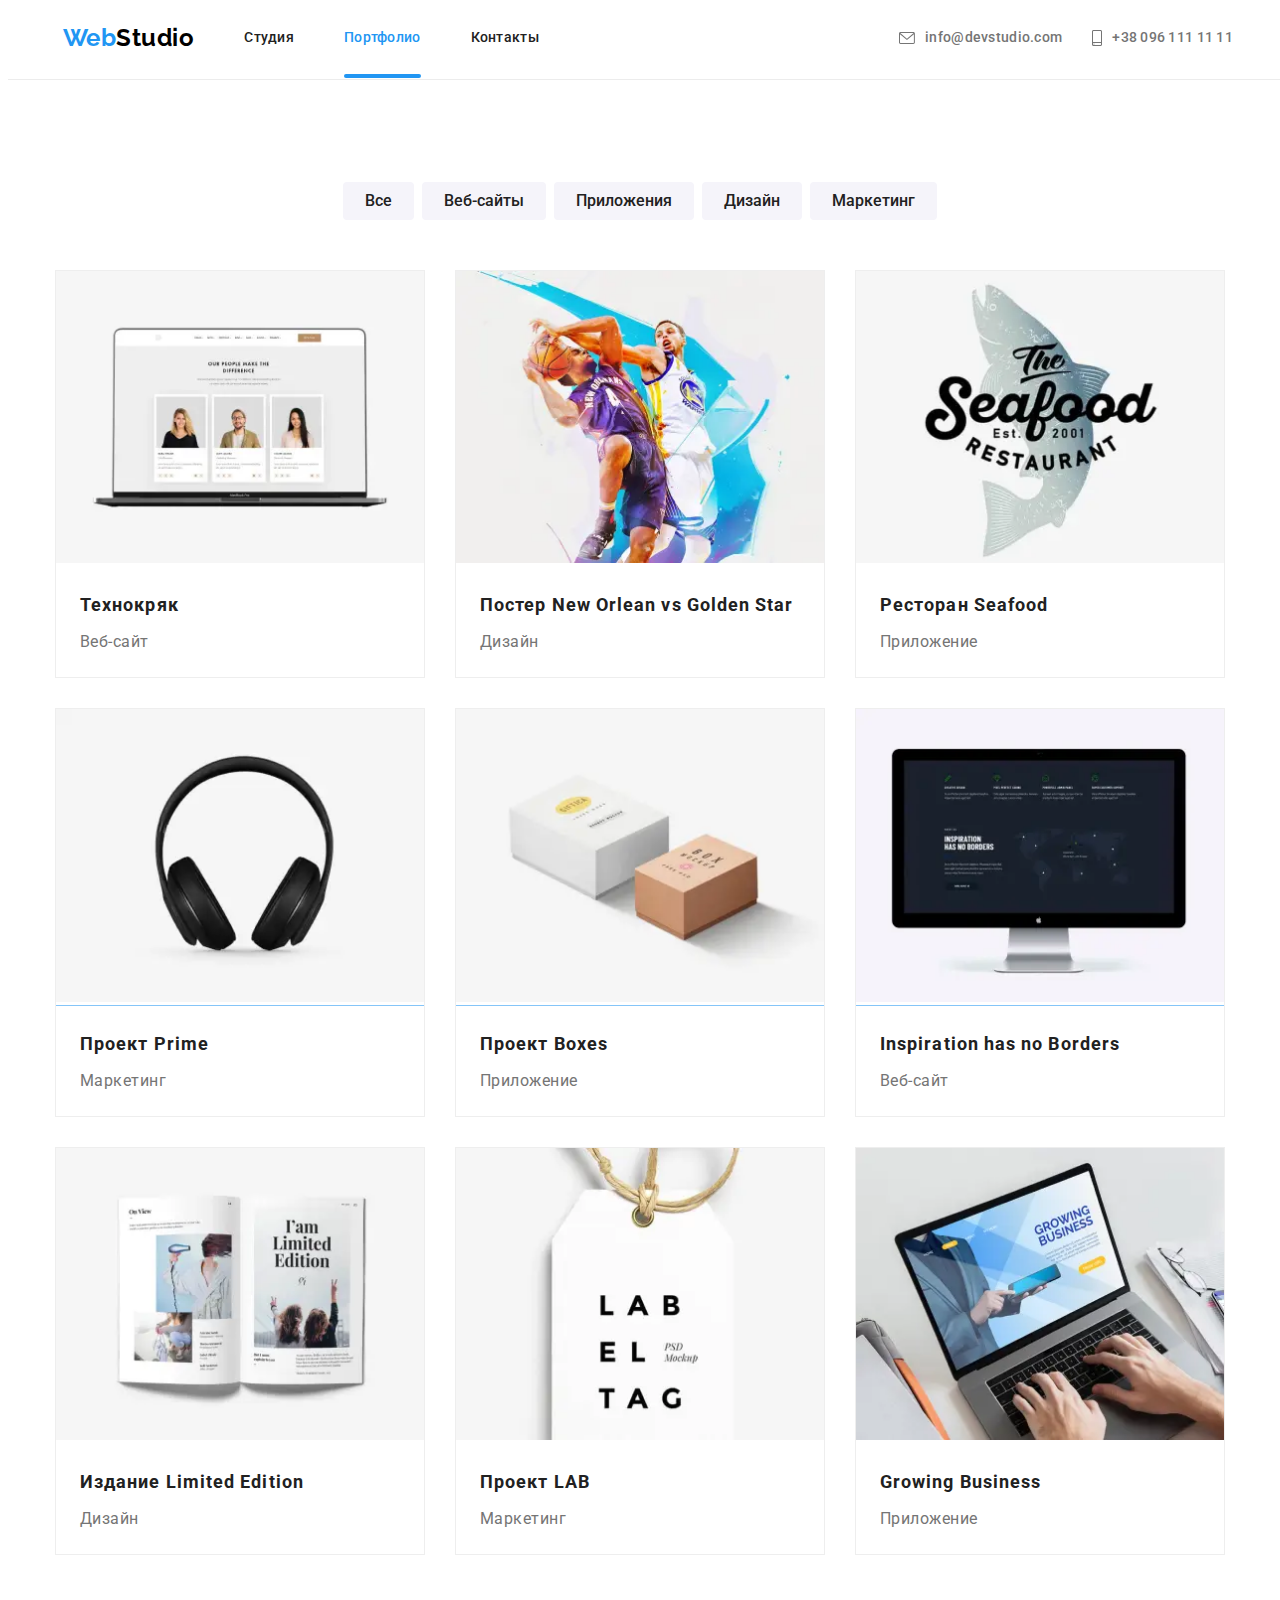
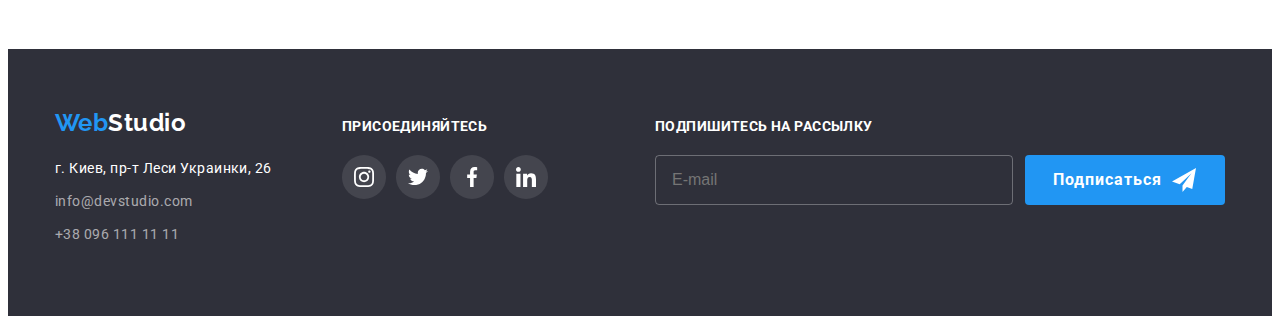
==== commit 1d699642: "правки от ментора" ====
--- a/portfolio.html
+++ b/portfolio.html
@@ -104,10 +104,29 @@
                 <ul class="projects-galary__list list">
                     <li class="projects-galary__box">
                         <a class="projects-galary__link link" href="">
-                            <div class="projects-galary__tehno-kriak">                                
-                                <img class="projects-galary__foto" src="./images/portfolio-projects/tehnokriak.jpg"
-                                srcset="./images/portfolio-projects/tehnokriak.jpg 1x, 
-                                ./images/portfolio-projects/tehnokriak@2x.jpg 2x" alt="Технокряк" width="370">                             
+                            <div class="projects-galary__tehno-kriak">
+                                <picture>
+                                    <source media="(max-width: 768px)"
+                                     srcset="./images/works/mobile/works-1.webp 1x, ./images/works/mobile/works-1@2x.webp 2x">
+
+                                    <source media="(max-width: 768px)"
+                                     srcset="./images/works/mobile/works-1.jpg 1x, ./images/works/mobile/works-1@2x.jpg 2x">
+
+                                    <source media="(max-width: 1199px)"
+                                        srcset="./images/works/tablet/works-1-tablet.webp 1x, ./images/works/tablet/works-1-tablet@2x.webp 2x">
+                                    
+                                    <source media="(max-width: 1199px)"
+                                        srcset="./images/works/tablet/works-1-tablet.jpg 1x, ./images/works/tablet/works-1-tablet@2x.jpg 2x">
+                                    
+                                    <source media="(min-width: 1200px)"
+                                        srcset="./images/works/desktop/works-1-desktop.webp 1x, ./images/works/desktop/works-1-desktop@2x.webp 2x">
+                                    
+                                    <source media="(min-width: 1200px)"
+                                        srcset="./images/works/desktop/works-1-desktop.jpg 1x, ./images/works/desktop/works-1-desktop@2x.jpg 2x">
+
+                                    <img class="projects-galary__foto" src="#" alt="Технокряк" width="370">
+                                </picture>                                
+                                                             
                                 <p class="projects-galary__text" >
                                     Технокряк это современная площадка распространения коронавируса.
                                      Компании используют эту платформу для цифрового
@@ -123,10 +142,28 @@
                     <li class="projects-galary__box">
                         <a class="projects-galary__link link" href="">
                             <div class="projects-galary__tehno-kriak">
-                                <img class="projects-galary__foto" src="./images/portfolio-projects/new-orlean-vs-golden-star.jpg"
-                                srcset="./images/portfolio-projects/new-orlean-vs-golden-star.jpg 1x, 
-                                ./images/portfolio-projects/new-orlean-vs-golden-star@2x.jpg 2x" alt="Постер_New_Orlean_vs_Golden_Star"
-                                    width="370">
+                                <picture>
+                                    <source media="(max-width: 768px)"
+                                        srcset="./images/works/mobile/works-2.webp 1x, ./images/works/mobile/works-2@2x.webp 2x">
+                                
+                                    <source media="(max-width: 768px)"
+                                        srcset="./images/works/mobile/works-2.jpg 1x, ./images/works/mobile/works-2@2x.jpg 2x">
+                                
+                                    <source media="(max-width: 1199px)"
+                                        srcset="./images/works/tablet/works-2-tablet.webp 1x, ./images/works/tablet/works-2-tablet@2x.webp 2x">
+                                
+                                    <source media="(max-width: 1199px)"
+                                        srcset="./images/works/tablet/works-2-tablet.jpg 1x, ./images/works/tablet/works-2-tablet@2x.jpg 2x">
+                                
+                                    <source media="(min-width: 1200px)"
+                                        srcset="./images/works/desktop/works-2-desktop.webp 1x, ./images/works/desktop/works-2-desktop@2x.webp 2x">
+                                
+                                    <source media="(min-width: 1200px)"
+                                        srcset="./images/works/desktop/works-2-desktop.jpg 1x, ./images/works/desktop/works-2-desktop@2x.jpg 2x">
+                                
+                                    <img class="projects-galary__foto" src="#" alt="Постер_New_Orlean_vs_Golden_Star" width="370">
+                                </picture>
+                                
                                 <p class="projects-galary__text">
                                     Lorem ipsum dolor sit, amet consectetur adipisicing elit. Nesciunt quas sequi dicta eaque quos nisi aspernatur illum, cumque laboriosam cum.
                                 </p>
@@ -141,8 +178,28 @@
                     <li class="projects-galary__box">
                         <a class="projects-galary__link link" href="">
                             <div class="projects-galary__tehno-kriak">
-                                <img class="projects-galary__foto" src="./images/portfolio-projects/seafood.jpg"
-                                srcset="./images/portfolio-projects/seafood.jpg 1x, ./images/portfolio-projects/seafood@2x.jpg 2x" alt="Ресторан_Seafood" width="370">
+                                <picture>
+                                    <source media="(max-width: 768px)"
+                                        srcset="./images/works/mobile/works-3.webp 1x, ./images/works/mobile/works-3@2x.webp 2x">
+                                
+                                    <source media="(max-width: 768px)"
+                                        srcset="./images/works/mobile/works-3.jpg 1x, ./images/works/mobile/works-3@2x.jpg 2x">
+                                
+                                    <source media="(max-width: 1199px)"
+                                        srcset="./images/works/tablet/works-3-tablet.webp 1x, ./images/works/tablet/works-3-tablet@2x.webp 2x">
+                                
+                                    <source media="(max-width: 1199px)"
+                                        srcset="./images/works/tablet/works-3-tablet.jpg 1x, ./images/works/tablet/works-3-tablet@2x.jpg 2x">
+                                
+                                    <source media="(min-width: 1200px)"
+                                        srcset="./images/works/desktop/works-3-desktop.webp 1x, ./images/works/desktop/works-3-desktop@2x.webp 2x">
+                                
+                                    <source media="(min-width: 1200px)"
+                                        srcset="./images/works/desktop/works-3-desktop.jpg 1x, ./images/works/desktop/works-3-desktop@2x.jpg 2x">
+                                
+                                    <img class="projects-galary__foto" src="#" alt="Ресторан_Seafood" width="370">
+                                </picture>
+                                
                                 <p class="projects-galary__text">
                                     Lorem ipsum dolor sit amet consectetur adipisicing elit. Provident minima, minus voluptas ratione optio saepe sint enim vero dicta officiis.
                                 </p>
@@ -156,8 +213,28 @@
                     <li class="projects-galary__box">
                         <a class="projects-galary__link link" href="">
                             <div class="projects-galary__tehno-kriak">
-                                <img class="projects-galary__foto" src="./images/portfolio-projects/prime.jpg"
-                                srcset="./images/portfolio-projects/prime.jpg 1x, ./images/portfolio-projects/prime@2x.jpg 2x" alt="Проект_Prime" width="370">
+                                <picture>
+                                    <source media="(max-width: 768px)"
+                                        srcset="./images/works/mobile/works-4.webp 1x, ./images/works/mobile/works-4@2x.webp 2x">
+                                
+                                    <source media="(max-width: 768px)"
+                                        srcset="./images/works/mobile/works-4.jpg 1x, ./images/works/mobile/works-4@2x.jpg 2x">
+                                
+                                    <source media="(max-width: 1199px)"
+                                        srcset="./images/works/tablet/works-4-tablet.webp 1x, ./images/works/tablet/works-4-tablet@2x.webp 2x">
+                                
+                                    <source media="(max-width: 1199px)"
+                                        srcset="./images/works/tablet/works-4-tablet.jpg 1x, ./images/works/tablet/works-4-tablet@2x.jpg 2x">
+                                
+                                    <source media="(min-width: 1200px)"
+                                        srcset="./images/works/desktop/works-4-desktop.webp 1x, ./images/works/desktop/works-4-desktop@2x.webp 2x">
+                                
+                                    <source media="(min-width: 1200px)"
+                                        srcset="./images/works/desktop/works-4-desktop.jpg 1x, ./images/works/desktop/works-4-desktop@2x.jpg 2x">
+                                
+                                    <img class="projects-galary__foto" src="#" alt="Проект_Prime" width="370">
+                                </picture>
+                                
                                 <p class="projects-galary__text">
                                     Lorem ipsum dolor sit amet consectetur adipisicing elit. Iste voluptatum asperiores dignissimos facere nam libero possimus error recusandae aut corporis.
                                 </p>
@@ -171,8 +248,28 @@
                     <li class="projects-galary__box">
                         <a class="projects-galary__link link" href="">
                             <div class="projects-galary__tehno-kriak">
-                                <img class="projects-galary__foto" src="./images/portfolio-projects/boxes.jpg"
-                                srcset="./images/portfolio-projects/boxes.jpg 1x, ./images/portfolio-projects/boxes@2x.jpg 2x" alt="Проект_Boxes" width="370">
+                                <picture>
+                                    <source media="(max-width: 768px)"
+                                        srcset="./images/works/mobile/works-5.webp 1x, ./images/works/mobile/works-5@2x.webp 2x">
+                                
+                                    <source media="(max-width: 768px)"
+                                        srcset="./images/works/mobile/works-5.jpg 1x, ./images/works/mobile/works-5@2x.jpg 2x">
+                                
+                                    <source media="(max-width: 1199px)"
+                                        srcset="./images/works/tablet/works-5-tablet.webp 1x, ./images/works/tablet/works-5-tablet@2x.webp 2x">
+                                
+                                    <source media="(max-width: 1199px)"
+                                        srcset="./images/works/tablet/works-5-tablet.jpg 1x, ./images/works/tablet/works-5-tablet@2x.jpg 2x">
+                                
+                                    <source media="(min-width: 1200px)"
+                                        srcset="./images/works/desktop/works-5-desktop.webp 1x, ./images/works/desktop/works-5-desktop@2x.webp 2x">
+                                
+                                    <source media="(min-width: 1200px)"
+                                        srcset="./images/works/desktop/works-5-desktop.jpg 1x, ./images/works/desktop/works-5-desktop@2x.jpg 2x">
+                                
+                                    <img class="projects-galary__foto" src="#" alt="Проект_Boxes" width="370">
+                                </picture>
+                                
                                 <p class="projects-galary__text">
                                     Lorem ipsum dolor sit amet consectetur adipisicing elit. Et aut vitae repellat voluptatem cum officia aliquid harum. Tempora, veniam quibusdam!
                                 </p>
@@ -186,8 +283,28 @@
                     <li class="projects-galary__box">
                         <a class="projects-galary__link link" href="">
                             <div class="projects-galary__tehno-kriak">
-                                <img class="projects-galary__foto" src="./images/portfolio-projects/inspiration.jpg"
-                                srcset="./images/portfolio-projects/inspiration.jpg 1x, ./images/portfolio-projects/inspiration@2x.jpg 2x" alt="Inspiration_has_no_Borders" width="370">
+                                <picture>
+                                    <source media="(max-width: 768px)"
+                                        srcset="./images/works/mobile/works-6.webp 1x, ./images/works/mobile/works-6@2x.webp 2x">
+                                
+                                    <source media="(max-width: 768px)"
+                                        srcset="./images/works/mobile/works-6.jpg 1x, ./images/works/mobile/works-6@2x.jpg 2x">
+                                
+                                    <source media="(max-width: 1199px)"
+                                        srcset="./images/works/tablet/works-6-tablet.webp 1x, ./images/works/tablet/works-6-tablet@2x.webp 2x">
+                                
+                                    <source media="(max-width: 1199px)"
+                                        srcset="./images/works/tablet/works-6-tablet.jpg 1x, ./images/works/tablet/works-6-tablet@2x.jpg 2x">
+                                
+                                    <source media="(min-width: 1200px)"
+                                        srcset="./images/works/desktop/works-6-desktop.webp 1x, ./images/works/desktop/works-6-desktop@2x.webp 2x">
+                                
+                                    <source media="(min-width: 1200px)"
+                                        srcset="./images/works/desktop/works-6-desktop.jpg 1x, ./images/works/desktop/works-6-desktop@2x.jpg 2x">
+                                
+                                    <img class="projects-galary__foto" src="#" alt="Inspiration_has_no_Borders" width="370">
+                                </picture>
+                                
                                 <p class="projects-galary__text">
                                     Lorem ipsum dolor sit amet consectetur adipisicing elit. Ducimus hic dolorum esse temporibus, aut cumque! Ipsam, inventore. Dolore, repellat excepturi!
                                 </p>
@@ -201,8 +318,28 @@
                     <li class="projects-galary__box">
                         <a class="projects-galary__link link" href="">
                             <div class="projects-galary__tehno-kriak">
-                                <img class="projects-galary__foto" src="./images/portfolio-projects/limited-edition.jpg"
-                                srcset="./images/portfolio-projects/limited-edition.jpg 1x, ./images/portfolio-projects/limited-edition@2x.jpg 2x" alt="Издание_Limited_Edition" width="370">
+                                <picture>
+                                    <source media="(max-width: 768px)"
+                                        srcset="./images/works/mobile/works-7.webp 1x, ./images/works/mobile/works-7@2x.webp 2x">
+                                
+                                    <source media="(max-width: 768px)"
+                                        srcset="./images/works/mobile/works-7.jpg 1x, ./images/works/mobile/works-7@2x.jpg 2x">
+                                
+                                    <source media="(max-width: 1199px)"
+                                        srcset="./images/works/tablet/works-7-tablet.webp 1x, ./images/works/tablet/works-7-tablet@2x.webp 2x">
+                                
+                                    <source media="(max-width: 1199px)"
+                                        srcset="./images/works/tablet/works-7-tablet.jpg 1x, ./images/works/tablet/works-7-tablet@2x.jpg 2x">
+                                
+                                    <source media="(min-width: 1200px)"
+                                        srcset="./images/works/desktop/works-7-desktop.webp 1x, ./images/works/desktop/works-7-desktop@2x.webp 2x">
+                                
+                                    <source media="(min-width: 1200px)"
+                                        srcset="./images/works/desktop/works-7-desktop.jpg 1x, ./images/works/desktop/works-7-desktop@2x.jpg 2x">
+                                
+                                    <img class="projects-galary__foto" src="#" alt="Издание_Limited_Edition" width="370">
+                                </picture>
+                                
                                 <p class="projects-galary__text">
                                     Lorem ipsum dolor sit amet consectetur adipisicing elit. In et quaerat labore impedit magnam numquam debitis, dolorum maxime doloremque adipisci.
                                 </p>
@@ -216,8 +353,28 @@
                     <li class="projects-galary__box">
                         <a class="projects-galary__link link" href="">
                             <div class="projects-galary__tehno-kriak">
-                                <img class="projects-galary__foto" src="./images/portfolio-projects/project-lab.jpg"
-                                srcset="./images/portfolio-projects/project-lab.jpg 1x, ./images/portfolio-projects/project-lab@2x.jpg 2x" alt="Проект_LAB" width="370">
+                                <picture>
+                                    <source media="(max-width: 768px)"
+                                        srcset="./images/works/mobile/works-8.webp 1x, ./images/works/mobile/works-8@2x.webp 2x">
+                                
+                                    <source media="(max-width: 768px)"
+                                        srcset="./images/works/mobile/works-8.jpg 1x, ./images/works/mobile/works-8@2x.jpg 2x">
+                                
+                                    <source media="(max-width: 1199px)"
+                                        srcset="./images/works/tablet/works-8-tablet.webp 1x, ./images/works/tablet/works-8-tablet@2x.webp 2x">
+                                
+                                    <source media="(max-width: 1199px)"
+                                        srcset="./images/works/tablet/works-8-tablet.jpg 1x, ./images/works/tablet/works-8-tablet@2x.jpg 2x">
+                                
+                                    <source media="(min-width: 1200px)"
+                                        srcset="./images/works/desktop/works-8-desktop.webp 1x, ./images/works/desktop/works-8-desktop@2x.webp 2x">
+                                
+                                    <source media="(min-width: 1200px)"
+                                        srcset="./images/works/desktop/works-8-desktop.jpg 1x, ./images/works/desktop/works-8-desktop@2x.jpg 2x">
+                                
+                                    <img class="projects-galary__foto" src="#" alt="Проект_LAB" width="370">
+                                </picture>
+                                
                                 <p class="projects-galary__text">
                                     Lorem ipsum dolor sit amet consectetur adipisicing elit. Commodi iste nesciunt, earum consequatur quaerat perspiciatis alias voluptatibus voluptatem beatae! Molestias!
                                 </p>
@@ -231,8 +388,28 @@
                     <li class="projects-galary__box">
                         <a class="projects-galary__link link" href="">
                             <div class="projects-galary__tehno-kriak">
-                                <img class="projects-galary__foto" src="./images/portfolio-projects/growing-business.jpg"
-                                srcset="./images/portfolio-projects/growing-business.jpg 1x, ./images/portfolio-projects/growing-business@2x.jpg 2x" alt="Growing_Business" width="370">
+                                <picture>
+                                    <source media="(max-width: 768px)"
+                                        srcset="./images/works/mobile/works-9.webp 1x, ./images/works/mobile/works-9@2x.webp 2x">
+                                
+                                    <source media="(max-width: 768px)"
+                                        srcset="./images/works/mobile/works-9.jpg 1x, ./images/works/mobile/works-9@2x.jpg 2x">
+                                
+                                    <source media="(max-width: 1199px)"
+                                        srcset="./images/works/tablet/works-9-tablet.webp 1x, ./images/works/tablet/works-9-tablet@2x.webp 2x">
+                                
+                                    <source media="(max-width: 1199px)"
+                                        srcset="./images/works/tablet/works-9-tablet.jpg 1x, ./images/works/tablet/works-9-tablet@2x.jpg 2x">
+                                
+                                    <source media="(min-width: 1200px)"
+                                        srcset="./images/works/desktop/works-9-desktop.webp 1x, ./images/works/desktop/works-9-desktop@2x.webp 2x">
+                                
+                                    <source media="(min-width: 1200px)"
+                                        srcset="./images/works/desktop/works-9-desktop.jpg 1x, ./images/works/desktop/works-9-desktop@2x.jpg 2x">
+                                
+                                    <img class="projects-galary__foto" src="#" alt="Growing_Business" width="370">
+                                </picture>
+                                
                                 <p class="projects-galary__text">
                                     Lorem ipsum dolor, sit amet consectetur adipisicing elit. Nisi quam inventore voluptatum at repellendus nostrum reiciendis hic fuga? Vero, quae!
                                 </p>
--- a/css/main.min.css
+++ b/css/main.min.css
@@ -1,2 +1,2 @@
-:root{--accent-color: #2196F3;--primary-text-color: #212121;--second-text-color: #757575;--light-text-color: #FFFFFF;--dark: #000000;--background-footer: #2F303A;--footer-contacts-color: rgba(255, 255, 255, 0.6);--main-font: 'Roboto', sans-serif}html{box-sizing:border-box}*,*::before,*::after{box-sizing:inherit}body{font-family:var(--main-font);font-weight:400;color:var(--primary-text-color);letter-spacing:0.03em;padding-top:60px}@media screen and (min-width: 768px){body{padding-top:80px}}h1,h2,h3,h4,h5,h6,p,ul{margin:0;padding:0}.list{list-style:none}.link{text-decoration:none;cursor:pointer;display:block}.container{padding-left:15px;padding-right:15px;margin-left:auto;margin-right:auto}@media screen and (min-width: 480px){.container{width:480px}}@media screen and (min-width: 768px){.container{width:768px}}@media screen and (min-width: 1200px){.container{width:1200px}}.section{padding-bottom:60px;padding-top:60px}@media screen and (min-width: 768px){.section{padding-bottom:60px;padding-top:60px}}@media screen and (min-width: 1200px){.section{padding-bottom:94px;padding-top:94px}}.title-two{font-weight:700;font-size:28px;line-height:1.18;text-align:center;color:var(--primary-text-color);margin-bottom:30px}@media screen and (min-width: 1200px){.title-two{margin-bottom:50px;font-size:36px;line-height:1.17}}.logo{font-family:'Raleway', sans-serif;font-weight:700;font-size:24px;line-height:1.17}.web{color:var(--accent-color)}.logo--dark{color:var(--dark)}.logo--light{display:block;color:var(--light-text-color);margin-bottom:20px}@media screen and (min-width: 1200px){.logo--light{display:flex}}.btn{font-family:inherit;font-weight:700;font-size:16px;line-height:1.87;display:inline-flex;align-items:center;text-align:center;letter-spacing:0.06em;color:var(--light-text-color);background-color:var(--accent-color);border:none;border-radius:4px;cursor:pointer;transition-property:background-color;transition-duration:250ms;transition-timing-function:cubic-bezier(0.4, 0, 0.2, 1)}.btn:hover,.btn:focus{background-color:#188CE8}.backdrop{position:fixed;top:0;left:0;width:100%;height:100%;z-index:2;background-color:rgba(0,0,0,0.2);opacity:1;transition:opacity 250ms cubic-bezier(0.4, 0, 0.2, 1)}.backdrop.is-hidden{opacity:0;pointer-events:none}.backdrop.is-hidden .modal{transform:translate(-50%, -50%) scale(0.8)}.modal{position:absolute;top:50%;left:50%;z-index:3;transform:translate(-50%, -50%) scale(1);background-color:var(--light-text-color);border-radius:4px;box-shadow:0px 1px 3px rgba(0,0,0,0.12),0px 1px 1px rgba(0,0,0,0.14),0px 2px 1px rgba(0,0,0,0.2);transition:transform 250ms cubic-bezier(0.4, 0, 0.2, 1);padding:40px}@media screen and (min-width: 480px){.modal{min-width:450px;min-height:609px}}@media screen and (min-width: 1200px){.modal{min-width:528px;min-height:581px}}.modal__close-btn{position:absolute;top:8px;right:8px;width:30px;height:30px;display:flex;align-items:center;justify-content:center;background-color:var(--light-text-color);border:1px solid rgba(0,0,0,0.1);border-radius:50%;cursor:pointer;transition:fill 250ms cubic-bezier(0.4, 0, 0.2, 1)}.modal__close-btn:hover .modal__icon-vector,.modal__close-btn:focus .modal__icon-vector{fill:var(--accent-color)}.modal__icon-vector{width:18px;height:18px;fill:#000000}.modal__form{display:flex;align-items:center;justify-content:center;flex-direction:column}.modal__title{font-weight:700;font-size:20px;line-height:1.5;text-align:center;color:var(--primary-text-color)}@media screen and (min-width: 1200px){.modal__title{line-height:1.15}}.form{margin-top:12px}.form__group{position:relative;display:flex;flex-direction:column}.form__group label{font-size:12px;line-height:1.17;letter-spacing:0.01em;color:var(--second-text-color)}.form__group input{margin:0;margin-top:4px;padding:11px 12px 11px 42px;outline:none;height:40px;border:1px solid rgba(33,33,33,0.2);border-radius:4px;cursor:pointer;transition:border 250ms cubic-bezier(0.4, 0, 0.2, 1)}.form__group:hover input,.form__group:focus-within input{border-color:var(--accent-color)}.form__group:hover .form__icon,.form__group:focus-within .form__icon{fill:var(--accent-color)}.form__group textarea{margin-top:4px;padding:12px 16px;height:120px;outline:none;border:1px solid rgba(33,33,33,0.2);border-radius:4px;cursor:pointer;transition:border 250ms cubic-bezier(0.4, 0, 0.2, 1)}.form__group:hover textarea,.form__group:focus-within textarea{border-color:var(--accent-color)}.form__group:not(:first-child){margin-top:10px}.form__group:last-child{margin-top:20px}.form__group label[for="police"]{font-size:14px;line-height:1.71;color:var(--second-text-color)}.form__icon{position:absolute;bottom:11px;left:12px;width:18px;height:18px;fill:var(--dark);transition:fill 250ms cubic-bezier(0.4, 0, 0.2, 1)}textarea{resize:none}.form__checkbox-label{display:flex;align-items:center;margin-top:20px;font-size:12px;line-height:1.17;color:var(--second-text-color)}.form__checkbox-input{-webkit-appearance:none;-moz-appearance:none;appearance:none}.form__checkbox-input:checked ~ .form__box-icon-check{background-color:var(--accent-color);border-color:var(--accent-color)}.form__box-icon-check{display:flex;align-items:center;width:16px;height:15px;margin-right:7px;border:1px solid #212121;border-radius:2px;background-origin:border-box;cursor:pointer}.form__box-icon-check:hover,.form__box-icon-check:focus{border-color:var(--accent-color)}.form__checkbox-link{font-size:12px;line-height:1.17;color:var(--accent-color)}.btn--modal{box-shadow:0px 4px 4px rgba(0,0,0,0.15);margin-top:30px;padding:10px 55px}.header-nav__list{display:none;align-items:center;justify-content:flex-end}@media screen and (min-width: 768px){.header-nav__list{display:flex}}.header-nav__item:not(:last-child){margin-right:50px}.header-nav__link{position:relative;font-weight:500;font-size:14px;line-height:1.14;letter-spacing:0.02em;color:var(--primary-text-color)}.header-nav__link:hover::after{width:100%}.header-nav__link:hover,.header-nav__link:focus{color:var(--accent-color)}.header-nav__link--hero{position:relative}.header-nav__link--hero::after{display:block;position:absolute;content:"";left:0;top:44px;width:0;height:4px;background-color:var(--accent-color);border-radius:2px;transition:250ms cubic-bezier(0.4, 0, 0.2, 1)}.header-nav__link--current{position:relative}.header-nav__link--current::after{display:block;position:absolute;content:"";left:0;top:44px;width:100%;height:4px;background-color:var(--accent-color);border-radius:2px}.nav-contacts{display:none;margin-left:auto;align-items:center}@media screen and (min-width: 768px){.nav-contacts{display:block}}.nav-contacts__item:not(:last-child){margin-bottom:10px}.nav-contacts__link{display:flex;align-items:center;font-weight:500;font-size:12px;line-height:1.17;letter-spacing:0.02em;color:var(--second-text-color);transition-property:color;transition-duration:250ms;transition-timing-function:cubic-bezier(0.4, 0, 0.2, 1)}.nav-contacts__link:hover,.nav-contacts__link:focus{color:var(--accent-color)}.nav-contacts__link:hover .nav-contacts__link--icon-envelope,.nav-contacts__link:focus .nav-contacts__link--icon-envelope{fill:var(--accent-color)}.nav-contacts__link:hover .nav-contacts__link--icon-smartphone,.nav-contacts__link:focus .nav-contacts__link--icon-smartphone{fill:var(--accent-color)}@media screen and (min-width: 1200px){.nav-contacts__link{font-size:14px;line-height:1.14}}.nav-contacts__link--icon-envelope{display:flex;align-items:center;width:14px;height:10px;margin-right:10px;fill:#757575;transition-property:fill;transition-duration:250ms;transition-timing-function:cubic-bezier(0.4, 0, 0.2, 1)}@media screen and (min-width: 1200px){.nav-contacts__link--icon-envelope{width:16px;height:12px}}.nav-contacts__link--icon-smartphone{display:flex;align-items:center;width:10px;height:14px;margin-right:10px;fill:#757575;transition-property:fill;transition-duration:250ms;transition-timing-function:cubic-bezier(0.4, 0, 0.2, 1)}@media screen and (min-width: 1200px){.nav-contacts__link--icon-smartphone{width:10px;height:16px}}.team-section__list{display:block}@media screen and (min-width: 768px){.team-section__list{display:flex;flex-wrap:wrap;margin-left:-30px;margin-top:-30px}}.team-section__item{background-color:var(--light-text-color);box-shadow:0px 1px 3px rgba(0,0,0,0.12),0px 1px 1px rgba(0,0,0,0.14),0px 2px 1px rgba(0,0,0,0.2);border-radius:0px 0px 4px 4px}.team-section__item:not(:last-child){margin-bottom:30px}@media screen and (min-width: 480px){.team-section__item{max-width:450px}}@media screen and (min-width: 768px){.team-section__item{max-width:354px;margin-left:30px;margin-top:30px;flex-basis:calc(100% / 2 - 30px)}.team-section__item:not(:last-child){margin-bottom:0}}@media screen and (min-width: 768px) and (min-width: 1200px){.team-section__item{max-width:270px;flex-basis:calc(100% / 4 - 30px)}}.thumb{margin-bottom:30px}@media screen and (min-width: 480px){.thumb{width:450px}}@media screen and (min-width: 768px){.thumb{max-width:354px}}@media screen and (min-width: 1200px){.thumb{max-width:270px}}.team-section__foto-box{display:block;width:100%}.team-section__second-title{font-weight:500;font-size:16px;line-height:1.19;text-align:center;color:var(--primary-text-color);margin-bottom:10px}.team-section__about{font-size:16px;padding-bottom:16px;line-height:1.19;text-align:center;color:var(--second-text-color)}.social-list{display:flex;justify-content:center;padding-bottom:30px}.social-list__item:not(:last-child){margin-right:10px}.social-list__link{display:flex;justify-content:center;align-items:center;width:44px;height:44px;border-radius:50%;cursor:pointer;background-color:var(--light-text-color);transition-property:background-color;transition-duration:250ms;transition-timing-function:cubic-bezier(0.4, 0, 0.2, 1)}.social-list__link:hover,.social-list__link:focus{background-color:var(--accent-color)}.social-list__link:hover .social-list__icon,.social-list__link:focus .social-list__icon{fill:var(--light-text-color)}.social-list__icon{display:block;fill:#afb1b8;width:20px;height:20px;transition-property:fill;transition-duration:250ms;transition-timing-function:cubic-bezier(0.4, 0, 0.2, 1)}.page-footer__adress{font-style:normal}@media screen and (min-width: 1200px){.page-footer__list{margin-right:70px}}.page-footer__item{margin-bottom:9px}.page-footer__link-maps{font-size:14px;line-height:1.71;color:var(--light-text-color)}.page-footer__link{font-size:14px;line-height:1.71;color:var(--footer-contacts-color)}.footer-contact__title{font-weight:700;font-size:14px;line-height:16px;letter-spacing:0.03em;text-transform:uppercase;color:var(--light-text-color);margin-bottom:20px}.footer-social__list{display:flex;margin-right:93px}.social-list__link--footer{background-color:rgba(255,255,255,0.1)}.social-list__icon--footer{fill:var(--light-text-color)}.projects-galary__button-list{display:flex;flex-wrap:wrap;margin-bottom:40px}@media screen and (min-width: 768px){.projects-galary__button-list{margin-bottom:50px;justify-content:center;flex-wrap:nowrap}}.projects-galary__button{font-family:inherit;font-weight:500;font-size:16px;line-height:1.62;text-align:center;border-radius:4px;border:none;color:var(--primary-text-color);background-color:#F5F4FA;cursor:pointer;padding:6px 22px;transition-property:color, background-color, box-shadow;transition-duration:250ms;transition-timing-function:cubic-bezier(0.4, 0, 0.2, 1)}.projects-galary__button:hover,.projects-galary__button:focus{color:var(--light-text-color);background-color:var(--accent-color);box-shadow:0px 3px 1px rgba(0,0,0,0.1),0px 1px 2px rgba(0,0,0,0.08),0px 2px 2px rgba(0,0,0,0.12)}.projects-galary__list-button-item:not(:last-child){margin-right:8px}.projects-galary__list-button-item:nth-child(-n+3){margin-bottom:15px}@media screen and (min-width: 768px){.projects-galary__list-button-item:nth-child(-n+3){margin-bottom:0}}@media screen and (min-width: 768px){.projects-galary__list{display:flex;flex-wrap:wrap;margin-left:-30px;margin-top:-30px}}.projects-galary__box{padding-bottom:20px;background-color:var(--light-text-color);border:1px solid #EEEEEE;box-sizing:border-box}.projects-galary__box:hover,.projects-galary__box:focus{box-shadow:0px 1px 1px rgba(0,0,0,0.12),0px 4px 4px rgba(0,0,0,0.06),1px 4px 6px rgba(0,0,0,0.16)}.projects-galary__box:not(:nth-child(n+9)){margin-bottom:30px}@media screen and (min-width: 480px){.projects-galary__box{width:450px}}@media screen and (min-width: 768px){.projects-galary__box{width:354px;margin-left:30px;margin-top:30px;flex-basis:calc(100% / 2 - 30px)}.projects-galary__box:not(:nth-child(n+9)){margin-bottom:0}}@media screen and (min-width: 1200px){.projects-galary__box{flex-basis:calc(100% / 3 - 30px)}}.projects-galary__tehno-kriak{position:relative;overflow:hidden}.projects-galary__tehno-kriak::before{position:absolute;display:inline-block;content:"";width:100%;height:100%;background-color:rgba(33,150,243,0.9);transform:translateY(100%);transition-property:transform;transition-duration:250ms;transition-timing-function:cubic-bezier(0.4, 0, 0.2, 1)}.projects-galary__link:hover .projects-galary__tehno-kriak::before{transform:translateY(0)}.projects-galary__text{position:absolute;top:0;left:0;display:flex;padding:63px 24px;font-size:18px;line-height:1.56;color:var(--light-text-color);transition-property:opacity;transition-duration:250ms;transition-timing-function:cubic-bezier(0.4, 0, 0.2, 1);opacity:0}.projects-galary__link:hover .projects-galary__text{opacity:1}.about-box{padding-top:20px;padding-left:24px}.about-box__title{font-weight:700;font-size:18px;line-height:2;letter-spacing:0.06em;color:var(--primary-text-color);margin-bottom:4px}.about-box__about{font-size:16px;line-height:1.87;color:var(--second-text-color)}.mobile-menu{position:fixed;display:flex;flex-direction:column;justify-content:space-between;z-index:100;top:0;left:0;width:100vw;height:100vh;padding:48px 40px;background-color:var(--light-text-color);opacity:0;visibility:hidden;pointer-events:none;transform:translateX(100%);transition-property:transform;transition-duration:250ms;transition-timing-function:cubic-bezier(0.4, 0, 0.2, 1)}.mobile-menu.is-open{opacity:1;visibility:visible;pointer-events:all;transform:translateX(0)}.close-btn{position:absolute;top:10px;right:15px;width:40px;height:40px;cursor:pointer;background-color:transparent;border:none;padding:0}.close-btn:hover,.close-btn:focus{fill:var(--accent-color)}.close-btn__icon{width:100%;height:100%;cursor:pointer}.close-btn__icon:hover,.close-btn__icon:focus{fill:var(--accent-color)}.mobile-nav__item:not(:last-child){margin-bottom:32px}.mobile-nav__link{font-weight:500;font-size:40px;line-height:1.18;letter-spacing:0.02em;color:var(--primary-text-color)}.mobile-nav__link--current{color:var(--accent-color)}.mobile-contacts{margin-bottom:64px}.mobile-contacts__telephone{font-weight:500;font-size:34px;line-height:1.18;letter-spacing:0.02em;color:var(--accent-color);margin-bottom:32px}.mobile-contacts__mail{font-weight:500;font-size:24px;line-height:1.17;letter-spacing:0.02em;color:var(--second-text-color)}.mobile-social__list{display:flex;justify-content:start}.mobile-social__item:not(:last-child){padding-right:10px;border-right:1px solid rgba(33,33,33,0.2)}.mobile-social__item:last-child{border:none}.mobile-social__item:not(:first-child){padding-left:10px}.mobile-social__link{font-weight:500;font-size:18px;line-height:1.22;letter-spacing:0.02em;color:var(--accent-color)}.page-header{position:fixed;top:0;width:100vw;z-index:1;min-height:60px;border-bottom:1px solid #ececec;padding-top:10px;padding-bottom:10px;background-color:var(--light-text-color)}@media screen and (min-width: 480px){.page-header{width:100%}}@media screen and (min-width: 768px){.page-header{min-height:80px;padding-top:21px;padding-bottom:21px}}.nav-container{display:flex;align-items:center;justify-content:space-between}.header-nav{display:flex}.logo{font-family:"Raleway", sans-serif;font-weight:700;font-size:24px;line-height:1.17}.web{color:var(--accent-color)}.burger-btn{width:40px;height:40px;cursor:pointer;background-color:transparent;border:none;padding:0}.burger-btn:hover,.burger-btn:focus{fill:var(--accent-color)}@media screen and (min-width: 768px){.burger-btn{display:none}}.burger-btn__icon{width:100%;height:100%;cursor:pointer}.burger-btn__icon:hover,.burger-btn__icon:focus{fill:var(--accent-color)}.header-nav__list{display:none;align-items:center;justify-content:flex-end}@media screen and (min-width: 768px){.header-nav__list{display:flex;margin-left:50px}}.header-nav__item:not(:last-child){margin-right:50px}.header-nav__link{position:relative;font-weight:500;font-size:14px;line-height:1.14;letter-spacing:0.02em;color:var(--primary-text-color)}.header-nav__link:hover::after{width:100%}.header-nav__link:hover,.header-nav__link:focus{color:var(--accent-color)}.header-nav__link--hero{position:relative}.header-nav__link--hero::after{display:block;position:absolute;content:"";left:0;top:44px;width:0;height:4px;background-color:var(--accent-color);border-radius:2px;transition:250ms cubic-bezier(0.4, 0, 0.2, 1)}.header-nav__link--current{position:relative}.header-nav__link--current::after{display:block;position:absolute;content:"";left:0;top:44px;width:100%;height:4px;background-color:var(--accent-color);border-radius:2px}.nav-contacts{display:none;margin-left:auto;align-items:center}@media screen and (min-width: 768px){.nav-contacts{display:block}}.nav-contacts__item:not(:last-child){margin-bottom:10px}.nav-contacts__link{display:flex;align-items:center;font-weight:500;font-size:12px;line-height:1.17;letter-spacing:0.02em;color:var(--second-text-color);transition-property:color;transition-duration:250ms;transition-timing-function:cubic-bezier(0.4, 0, 0.2, 1)}.nav-contacts__link:hover,.nav-contacts__link:focus{color:var(--accent-color)}.nav-contacts__link:hover .nav-contacts__link--icon-envelope,.nav-contacts__link:focus .nav-contacts__link--icon-envelope{fill:var(--accent-color)}.nav-contacts__link:hover .nav-contacts__link--icon-smartphone,.nav-contacts__link:focus .nav-contacts__link--icon-smartphone{fill:var(--accent-color)}@media screen and (min-width: 1200px){.nav-contacts__link{font-size:14px;line-height:1.14}}.nav-contacts__link--icon-envelope{display:flex;align-items:center;width:14px;height:10px;margin-right:10px;fill:#757575;transition-property:fill;transition-duration:250ms;transition-timing-function:cubic-bezier(0.4, 0, 0.2, 1)}@media screen and (min-width: 1200px){.nav-contacts__link--icon-envelope{width:16px;height:12px}}.nav-contacts__link--icon-smartphone{display:flex;align-items:center;width:10px;height:14px;margin-right:10px;fill:#757575;transition-property:fill;transition-duration:250ms;transition-timing-function:cubic-bezier(0.4, 0, 0.2, 1)}@media screen and (min-width: 1200px){.nav-contacts__link--icon-smartphone{width:10px;height:16px}}.hero-section{background-color:#2F303A;text-align:center;padding-top:118px;padding-bottom:118px}@media screen and (min-width: 1200px){.hero-section{padding-top:200px;padding-bottom:200px}}.hero-section__tittle{font-weight:900;font-size:26px;line-height:1.62;text-align:center;letter-spacing:0.06em;text-transform:uppercase;color:var(--light-text-color);margin-bottom:30px}@media screen and (min-width: 1200px){.hero-section__tittle{font-size:44px;line-height:1.36}}.hero-section--btn{padding:10px 32px}.hero-section--overlay{max-width:480px;height:400px;margin-left:auto;margin-right:auto;background-image:linear-gradient(rgba(47,48,58,0.4), rgba(47,48,58,0.4)),url(../images/hero-overlay.jpg);background-repeat:no-repeat;background-size:cover;background-position:center}@media screen and (min-device-pixel-ratio: 2), (-webkit-min-device-pixel-ratio: 2), (min-resolution: 192dpi), (min-resolution: 2dppx){.hero-section--overlay{background-image:url(../images/hero@2x.jpg)}}@media screen and (min-width: 768px){.hero-section--overlay{min-width:768px;background-image:url(../images/tablet-hero.jpg)}}@media screen and (min-width: 768px) and (min-device-pixel-ratio: 2), screen and (min-width: 768px) and (-webkit-min-device-pixel-ratio: 2), screen and (min-width: 768px) and (min-resolution: 192dpi), screen and (min-width: 768px) and (min-resolution: 2dppx){.hero-section--overlay{background-image:url(../images/tablet-hero@2x.jpg)}}@media screen and (min-width: 1200px){.hero-section--overlay{max-width:1600px;height:600px;background-image:url(../images/desktop-hero.jpg)}}@media screen and (min-width: 1200px) and (min-device-pixel-ratio: 2), screen and (min-width: 1200px) and (-webkit-min-device-pixel-ratio: 2), screen and (min-width: 1200px) and (min-resolution: 192dpi), screen and (min-width: 1200px) and (min-resolution: 2dppx){.hero-section--overlay{background-image:url(../images/desktop-hero@2x.jpg)}}.feature-section__title{display:none}.feature-section__list{display:block;margin-left:-30px;margin-top:-30px}@media screen and (min-width: 768px){.feature-section__list{display:flex;flex-wrap:wrap}}.feature-section__item{max-width:450px;margin-left:30px;margin-top:30px;flex-basis:calc(100% - 30px)}@media screen and (min-width: 768px){.feature-section__item{max-width:354px;flex-basis:calc(100% / 2 - 30px)}}@media screen and (min-width: 1200px){.feature-section__item{max-width:270px;flex-basis:calc(100% / 4 - 30px)}}.feature-section__icon-bcg{display:flex;justify-content:center;align-items:center;width:100%;height:120px;background-color:#F5F4FA;margin-bottom:30px;border-radius:4px}.feature-section__icon-box{display:block;width:70px;height:70px}.feature-section__second-title{text-align:center;font-weight:700;font-size:14px;line-height:1.14;text-transform:uppercase;color:var(--primary-text-color);margin-bottom:10px}.feature-section__about{font-size:14px;line-height:1.71;color:var(--second-text-color)}.galary{display:none}@media screen and (min-width: 1200px){.galary{display:block;padding-top:0}}.galary__list{display:flex;flex-wrap:wrap;margin-left:-30px;margin-top:-30px}.galary__item{position:relative;display:flex;margin-left:30px;margin-top:30px;flex-basis:calc((100% - 90px) / 3)}.galary__item::before{position:absolute;display:flex;bottom:0;content:"";background-color:rgba(47,48,58,0.8);width:100%;height:70px}.galary__photo{display:block;max-width:100%}.galary__about{display:block;text-align:center;justify-content:center;position:absolute;left:50%;bottom:27px;transform:translate(-50%);width:100%;padding-bottom:0;font-weight:700;font-size:14px;line-height:1.14;text-transform:uppercase;color:var(--light-text-color)}.section.no-padding{padding-top:0;padding-bottom:0}.team-section{background-color:#f5f4fa}.team-section__list{display:block}@media screen and (min-width: 768px){.team-section__list{display:flex;flex-wrap:wrap;margin-left:-30px;margin-top:-30px}}.team-section__item{background-color:var(--light-text-color);box-shadow:0px 1px 3px rgba(0,0,0,0.12),0px 1px 1px rgba(0,0,0,0.14),0px 2px 1px rgba(0,0,0,0.2);border-radius:0px 0px 4px 4px}.team-section__item:not(:last-child){margin-bottom:30px}@media screen and (min-width: 480px){.team-section__item{max-width:450px}}@media screen and (min-width: 768px){.team-section__item{max-width:354px;margin-left:30px;margin-top:30px;flex-basis:calc(100% / 2 - 30px)}.team-section__item:not(:last-child){margin-bottom:0}}@media screen and (min-width: 768px) and (min-width: 1200px){.team-section__item{max-width:270px;flex-basis:calc(100% / 4 - 30px)}}.thumb{margin-bottom:30px}@media screen and (min-width: 480px){.thumb{width:450px}}@media screen and (min-width: 768px){.thumb{max-width:354px}}@media screen and (min-width: 1200px){.thumb{max-width:270px}}.team-section__foto-box{display:block;width:100%}.team-section__second-title{font-weight:500;font-size:16px;line-height:1.19;text-align:center;color:var(--primary-text-color);margin-bottom:10px}.team-section__about{font-size:16px;padding-bottom:16px;line-height:1.19;text-align:center;color:var(--second-text-color)}.social-list{display:flex;justify-content:center;padding-bottom:30px}.social-list__item:not(:last-child){margin-right:10px}.social-list__link{display:flex;justify-content:center;align-items:center;width:44px;height:44px;border-radius:50%;cursor:pointer;background-color:var(--light-text-color);transition-property:background-color;transition-duration:250ms;transition-timing-function:cubic-bezier(0.4, 0, 0.2, 1)}.social-list__link:hover,.social-list__link:focus{background-color:var(--accent-color)}.social-list__link:hover .social-list__icon,.social-list__link:focus .social-list__icon{fill:var(--light-text-color)}.social-list__icon{display:block;fill:#afb1b8;width:20px;height:20px;transition-property:fill;transition-duration:250ms;transition-timing-function:cubic-bezier(0.4, 0, 0.2, 1)}.section-clients__list{display:flex;flex-wrap:wrap;margin-top:-30px;margin-left:-30px}.section-clients__item{margin-top:30px;margin-left:30px;flex-basis:calc(100% / 2 - 30px)}@media screen and (min-width: 768px){.section-clients__item{flex-basis:calc(100% / 3 - 30px)}}@media screen and (min-width: 1200px){.section-clients__item{flex-basis:calc(100% / 6 - 30px)}}.section-clients__link{margin-right:0;width:210px;height:92px;border:1px solid #AFB1B8;border-radius:4px;display:flex;justify-content:center;align-items:center;cursor:pointer;transition-property:border-color;transition-duration:250ms;transition-timing-function:cubic-bezier(0.4, 0, 0.2, 1)}.section-clients__link:hover,.section-clients__link:focus{border-color:var(--accent-color)}.section-clients__link:hover .section-clients__icon-company,.section-clients__link:focus .section-clients__icon-company{fill:var(--accent-color)}@media screen and (min-width: 480px){.section-clients__link{width:210px}}@media screen and (min-width: 768px){.section-clients__link{width:226px}}@media screen and (min-width: 1200px){.section-clients__link{width:170px}}.section-clients__icon-company{width:106px;height:60px;fill:#afb1b8;transition-property:fill;transition-duration:250ms;transition-timing-function:cubic-bezier(0.4, 0, 0.2, 1)}.page-footer{background-color:#2F303A;padding-top:60px;padding-bottom:60px}.page-footer__container{display:flex;flex-direction:column;justify-content:center;text-align:center}@media screen and (min-width: 768px){.page-footer__container{display:flex;align-items:baseline;flex-direction:row;flex-wrap:wrap;justify-content:space-around}}.page-footer__block{text-align:center}@media screen and (min-width: 768px){.page-footer__block{justify-content:center;margin-bottom:60px}}.page-footer__adress{font-style:normal}@media screen and (min-width: 1200px){.page-footer__list{margin-right:70px}}.page-footer__item{margin-bottom:9px}.page-footer__link-maps{font-size:14px;line-height:1.71;color:var(--light-text-color)}.page-footer__link{font-size:14px;line-height:1.71;color:var(--footer-contacts-color)}.footer-contact__title{font-weight:700;font-size:14px;line-height:1.14;letter-spacing:0.03em;text-transform:uppercase;color:var(--light-text-color);margin-bottom:20px}.footer-social__list{display:flex;margin-right:93px}.social-list__link--footer{background-color:rgba(255,255,255,0.1)}.social-list__icon--footer{fill:var(--light-text-color)}@media screen and (min-width: 1200px){.subscribe{margin-left:auto}}.subscribe__topic-form{display:block}@media screen and (min-width: 1200px){.subscribe__topic-form{display:flex;flex-direction:row;align-items:center}}.subscribe__input input{font-size:16px;line-height:1.25;color:var(--light-text-color);background-color:transparent;outline:none;border:1px solid rgba(255,255,255,0.3);border-radius:4px;width:100%;height:50px;padding-left:16px;margin-bottom:20px}@media screen and (min-width: 480px){.subscribe__input input{width:450px}}@media screen and (min-width: 1200px){.subscribe__input input{margin-bottom:0}}.subscribe__btn{padding:10px 28px;width:200px;height:50px}@media screen and (min-width: 1200px){.subscribe__btn{margin-left:12px}}.subscribe__icon-send{display:inline-flex;width:24px;height:24px;margin-left:10px}.projects-galary{background-color:var(--light-text-color)}.projects-galary__title{display:none}.projects-galary__button-list{display:flex;flex-wrap:wrap;margin-bottom:40px}@media screen and (min-width: 1200px){.projects-galary__button-list{margin-bottom:50px;justify-content:center;flex-wrap:nowrap}}.projects-galary__button{font-family:inherit;font-weight:500;font-size:16px;line-height:1.62;text-align:center;border-radius:4px;border:none;color:var(--primary-text-color);background-color:#F5F4FA;cursor:pointer;padding:6px 22px;transition-property:color, background-color, box-shadow;transition-duration:250ms;transition-timing-function:cubic-bezier(0.4, 0, 0.2, 1)}.projects-galary__button:hover,.projects-galary__button:focus{color:var(--light-text-color);background-color:var(--accent-color);box-shadow:0px 3px 1px rgba(0,0,0,0.1),0px 1px 2px rgba(0,0,0,0.08),0px 2px 2px rgba(0,0,0,0.12)}.projects-galary__list-button-item:not(:last-child){margin-right:8px}.projects-galary__list-button-item:nth-child(-n+3){margin-bottom:15px}@media screen and (min-width: 768px){.projects-galary__list-button-item:nth-child(-n+3){margin-bottom:0}}@media screen and (min-width: 768px){.projects-galary__list{display:flex;flex-wrap:wrap;margin-left:-30px;margin-top:-30px}}.projects-galary__box{padding-bottom:20px;background-color:var(--light-text-color);border:1px solid #EEEEEE;box-sizing:border-box}.projects-galary__box:hover,.projects-galary__box:focus{box-shadow:0px 1px 1px rgba(0,0,0,0.12),0px 4px 4px rgba(0,0,0,0.06),1px 4px 6px rgba(0,0,0,0.16)}.projects-galary__box:not(:nth-child(n+9)){margin-bottom:30px}@media screen and (min-width: 480px){.projects-galary__box{width:450px}}@media screen and (min-width: 768px){.projects-galary__box{width:354px;margin-left:30px;margin-top:30px;flex-basis:calc(100% / 2 - 30px)}.projects-galary__box:not(:nth-child(n+9)){margin-bottom:0}}@media screen and (min-width: 1200px){.projects-galary__box{width:370px;flex-basis:calc(100% / 3 - 30px)}}.projects-galary__foto{width:100%;height:100%;object-fit:cover}.projects-galary__tehno-kriak{position:relative;overflow:hidden}.projects-galary__tehno-kriak .projects-galary__tehno-kriak::before{position:absolute;display:inline-block;content:"";width:100%;height:100%;background-color:rgba(33,150,243,0.9);transform:translateY(100%);transition-property:transform;transition-duration:250ms;transition-timing-function:cubic-bezier(0.4, 0, 0.2, 1)}.projects-galary__link:hover .projects-galary__tehno-kriak::before{transform:translateY(0)}.projects-galary__text{position:absolute;top:0;left:0;display:flex;padding:63px 24px;font-size:18px;line-height:1.56;color:var(--light-text-color);transition-property:opacity;transition-duration:250ms;transition-timing-function:cubic-bezier(0.4, 0, 0.2, 1);opacity:0}.projects-galary__link:hover .projects-galary__text{opacity:1}.about-box{padding-top:20px;padding-left:24px}.about-box__title{font-weight:700;font-size:18px;line-height:2;letter-spacing:0.06em;color:var(--primary-text-color);margin-bottom:4px}.about-box__about{font-size:16px;line-height:1.87;color:var(--second-text-color)}
+:root{--accent-color: #2196F3;--primary-text-color: #212121;--second-text-color: #757575;--light-text-color: #FFFFFF;--dark: #000000;--background-footer: #2F303A;--footer-contacts-color: rgba(255, 255, 255, 0.6);--main-font: 'Roboto', sans-serif}html{box-sizing:border-box}*,*::before,*::after{box-sizing:inherit}body{font-family:var(--main-font);font-weight:400;color:var(--primary-text-color);letter-spacing:0.03em;padding-top:60px}@media screen and (min-width: 768px){body{padding-top:80px}}h1,h2,h3,h4,h5,h6,p,ul{margin:0;padding:0}.list{list-style:none}.link{text-decoration:none;cursor:pointer;display:block}.container{padding-left:15px;padding-right:15px;margin-left:auto;margin-right:auto}@media screen and (min-width: 480px){.container{width:480px}}@media screen and (min-width: 768px){.container{width:768px}}@media screen and (min-width: 1200px){.container{width:1200px}}.section{padding-bottom:60px;padding-top:60px}@media screen and (min-width: 768px){.section{padding-bottom:60px;padding-top:60px}}@media screen and (min-width: 1200px){.section{padding-bottom:94px;padding-top:94px}}.title-two{font-weight:700;font-size:28px;line-height:1.18;text-align:center;color:var(--primary-text-color);margin-bottom:30px}@media screen and (min-width: 1200px){.title-two{margin-bottom:50px;font-size:36px;line-height:1.17}}.logo{font-family:'Raleway', sans-serif;font-weight:700;font-size:24px;line-height:1.17}.web{color:var(--accent-color)}.logo--dark{color:var(--dark)}.logo--light{display:block;color:var(--light-text-color);margin-bottom:20px}@media screen and (min-width: 1200px){.logo--light{display:flex}}.btn{font-family:inherit;font-weight:700;font-size:16px;line-height:1.87;display:inline-flex;align-items:center;text-align:center;letter-spacing:0.06em;color:var(--light-text-color);background-color:var(--accent-color);border:none;border-radius:4px;cursor:pointer;transition-property:background-color;transition-duration:250ms;transition-timing-function:cubic-bezier(0.4, 0, 0.2, 1)}.btn:hover,.btn:focus{background-color:#188CE8}.backdrop{position:fixed;top:0;left:0;width:100%;height:100%;z-index:2;background-color:rgba(0,0,0,0.2);opacity:1;transition:opacity 250ms cubic-bezier(0.4, 0, 0.2, 1)}.backdrop.is-hidden{opacity:0;pointer-events:none}.backdrop.is-hidden .modal{transform:translate(-50%, -50%) scale(0.8)}.modal{position:absolute;top:50%;left:50%;z-index:3;transform:translate(-50%, -50%) scale(1);background-color:var(--light-text-color);border-radius:4px;box-shadow:0px 1px 3px rgba(0,0,0,0.12),0px 1px 1px rgba(0,0,0,0.14),0px 2px 1px rgba(0,0,0,0.2);transition:transform 250ms cubic-bezier(0.4, 0, 0.2, 1);padding:40px}@media screen and (max-width: 479px){.modal{width:100vw;height:100vh}}@media screen and (min-width: 480px){.modal{min-width:450px;min-height:609px}}@media screen and (min-width: 1200px){.modal{min-width:528px;min-height:581px}}.modal__close-btn{position:absolute;top:8px;right:8px;width:30px;height:30px;display:flex;align-items:center;justify-content:center;background-color:var(--light-text-color);border:1px solid rgba(0,0,0,0.1);border-radius:50%;cursor:pointer;transition:fill 250ms cubic-bezier(0.4, 0, 0.2, 1)}.modal__close-btn:hover .modal__icon-vector,.modal__close-btn:focus .modal__icon-vector{fill:var(--accent-color)}.modal__icon-vector{width:18px;height:18px;fill:#000000}.modal__form{display:flex;align-items:center;justify-content:center;flex-direction:column}.modal__title{font-weight:700;font-size:20px;line-height:1.5;text-align:center;color:var(--primary-text-color)}@media screen and (min-width: 1200px){.modal__title{line-height:1.15}}.form{margin-top:12px}@media screen and (min-width: 1200px){.form{width:100%}}.form__group{position:relative;display:flex;flex-direction:column}.form__group label{font-size:12px;line-height:1.17;letter-spacing:0.01em;color:var(--second-text-color)}.form__group input{margin:0;margin-top:4px;padding:11px 12px 11px 42px;outline:none;height:40px;border:1px solid rgba(33,33,33,0.2);border-radius:4px;cursor:pointer;transition:border 250ms cubic-bezier(0.4, 0, 0.2, 1)}.form__group:hover input,.form__group:focus-within input{border-color:var(--accent-color)}.form__group:hover .form__icon,.form__group:focus-within .form__icon{fill:var(--accent-color)}.form__group textarea{margin-top:4px;padding:12px 16px;outline:none;border:1px solid rgba(33,33,33,0.2);border-radius:4px;cursor:pointer;transition:border 250ms cubic-bezier(0.4, 0, 0.2, 1)}@media screen and (max-width: 479px){.form__group textarea{max-height:120px}}.form__group:hover textarea,.form__group:focus-within textarea{border-color:var(--accent-color)}.form__group:not(:first-child){margin-top:10px}.form__group:last-child{margin-top:20px}.form__group label[for="police"]{font-size:14px;line-height:1.71;color:var(--second-text-color)}.form__icon{position:absolute;bottom:11px;left:12px;width:18px;height:18px;fill:var(--dark);transition:fill 250ms cubic-bezier(0.4, 0, 0.2, 1)}textarea{resize:none}.form__checkbox-label{display:flex;align-items:center;margin-top:20px;font-size:12px;line-height:1.17;color:var(--second-text-color)}@media screen and (min-width: 1200px){.form__checkbox-label{font-size:14px;line-height:1.71}}.form__checkbox-input{-webkit-appearance:none;-moz-appearance:none;appearance:none}.form__checkbox-input:checked ~ .form__box-icon-check{background-color:var(--accent-color);border-color:var(--accent-color)}.form__box-icon-check{display:flex;align-items:center;width:16px;height:15px;margin-right:7px;border:1px solid #212121;border-radius:2px;background-origin:border-box;cursor:pointer}.form__box-icon-check:hover,.form__box-icon-check:focus{border-color:var(--accent-color)}.form__checkbox-link{font-size:12px;line-height:1.17;color:var(--accent-color)}@media screen and (min-width: 1200px){.form__checkbox-link{font-size:14px;line-height:1.71}}.btn--modal{box-shadow:0px 4px 4px rgba(0,0,0,0.15);margin-top:30px;padding:10px 55px}.header-nav__list{display:none;align-items:center;justify-content:flex-end}@media screen and (min-width: 768px){.header-nav__list{display:flex}}.header-nav__item:not(:last-child){margin-right:50px}.header-nav__link{position:relative;font-weight:500;font-size:14px;line-height:1.14;letter-spacing:0.02em;color:var(--primary-text-color)}.header-nav__link:hover::after{width:100%}.header-nav__link:hover,.header-nav__link:focus{color:var(--accent-color)}.header-nav__link--hero{position:relative}.header-nav__link--hero::after{display:block;position:absolute;content:"";left:0;top:44px;width:0;height:4px;background-color:var(--accent-color);border-radius:2px;transition:250ms cubic-bezier(0.4, 0, 0.2, 1)}.header-nav__link--current{position:relative;color:var(--accent-color)}.header-nav__link--current::after{display:block;position:absolute;content:"";left:0;top:44px;width:100%;height:4px;background-color:var(--accent-color);border-radius:2px}.nav-contacts{display:none;margin-left:auto;align-items:center}@media screen and (min-width: 768px){.nav-contacts{display:block}}@media screen and (min-width: 1200px){.nav-contacts{display:flex}}.nav-contacts__item:not(:last-child){margin-bottom:10px}@media screen and (min-width: 1200px){.nav-contacts__item:not(:last-child){margin-bottom:0;margin-right:30px}}.nav-contacts__link{display:flex;align-items:center;font-weight:500;font-size:12px;line-height:1.17;letter-spacing:0.02em;color:var(--second-text-color);transition-property:color;transition-duration:250ms;transition-timing-function:cubic-bezier(0.4, 0, 0.2, 1)}.nav-contacts__link:hover,.nav-contacts__link:focus{color:var(--accent-color)}.nav-contacts__link:hover .nav-contacts__link--icon-envelope,.nav-contacts__link:focus .nav-contacts__link--icon-envelope{fill:var(--accent-color)}.nav-contacts__link:hover .nav-contacts__link--icon-smartphone,.nav-contacts__link:focus .nav-contacts__link--icon-smartphone{fill:var(--accent-color)}@media screen and (min-width: 1200px){.nav-contacts__link{font-size:14px;line-height:1.14}}.nav-contacts__link--icon-envelope{display:flex;align-items:center;width:14px;height:10px;margin-right:10px;fill:#757575;transition-property:fill;transition-duration:250ms;transition-timing-function:cubic-bezier(0.4, 0, 0.2, 1)}@media screen and (min-width: 1200px){.nav-contacts__link--icon-envelope{width:16px;height:12px}}.nav-contacts__link--icon-smartphone{display:flex;align-items:center;width:10px;height:14px;margin-right:10px;fill:#757575;transition-property:fill;transition-duration:250ms;transition-timing-function:cubic-bezier(0.4, 0, 0.2, 1)}@media screen and (min-width: 1200px){.nav-contacts__link--icon-smartphone{width:10px;height:16px}}.team-section__list{display:block}@media screen and (min-width: 768px){.team-section__list{display:flex;flex-wrap:wrap;margin-left:-30px;margin-top:-30px}}.team-section__item{background-color:var(--light-text-color);box-shadow:0px 1px 3px rgba(0,0,0,0.12),0px 1px 1px rgba(0,0,0,0.14),0px 2px 1px rgba(0,0,0,0.2);border-radius:0px 0px 4px 4px}.team-section__item:not(:last-child){margin-bottom:30px}@media screen and (min-width: 480px){.team-section__item{max-width:450px}}@media screen and (min-width: 768px){.team-section__item{max-width:354px;margin-left:30px;margin-top:30px;flex-basis:calc(100% / 2 - 30px)}.team-section__item:not(:last-child){margin-bottom:0}}@media screen and (min-width: 768px) and (min-width: 1200px){.team-section__item{max-width:270px;flex-basis:calc(100% / 4 - 30px)}}.thumb{margin-bottom:30px}@media screen and (min-width: 480px){.thumb{width:450px}}@media screen and (min-width: 768px){.thumb{max-width:354px}}@media screen and (min-width: 1200px){.thumb{max-width:270px}}.team-section__foto-box{display:block;width:100%}.team-section__second-title{font-weight:500;font-size:16px;line-height:1.19;text-align:center;color:var(--primary-text-color);margin-bottom:10px}.team-section__about{font-size:16px;padding-bottom:16px;line-height:1.19;text-align:center;color:var(--second-text-color)}.social-list{display:flex;justify-content:center;padding-bottom:30px}.social-list__item:not(:last-child){margin-right:10px}.social-list__link{display:flex;justify-content:center;align-items:center;width:44px;height:44px;border-radius:50%;cursor:pointer;background-color:var(--light-text-color);transition-property:background-color;transition-duration:250ms;transition-timing-function:cubic-bezier(0.4, 0, 0.2, 1)}.social-list__link:hover,.social-list__link:focus{background-color:var(--accent-color)}.social-list__link:hover .social-list__icon,.social-list__link:focus .social-list__icon{fill:var(--light-text-color)}.social-list__icon{display:block;fill:#afb1b8;width:20px;height:20px;transition-property:fill;transition-duration:250ms;transition-timing-function:cubic-bezier(0.4, 0, 0.2, 1)}.page-footer__adress{font-style:normal}@media screen and (min-width: 1200px){.page-footer__list{margin-right:70px}}.page-footer__item{margin-bottom:9px}.page-footer__link-maps{font-size:14px;line-height:1.71;color:var(--light-text-color)}.page-footer__link{font-size:14px;line-height:1.71;color:var(--footer-contacts-color)}.footer-contact__title{font-weight:700;font-size:14px;line-height:16px;letter-spacing:0.03em;text-transform:uppercase;color:var(--light-text-color);margin-bottom:20px}.footer-social__list{display:flex;margin-right:93px}.social-list__link--footer{background-color:rgba(255,255,255,0.1)}.social-list__icon--footer{fill:var(--light-text-color)}.projects-galary__button-list{display:flex;flex-wrap:wrap;margin-bottom:40px}@media screen and (min-width: 768px){.projects-galary__button-list{margin-bottom:50px;justify-content:center;flex-wrap:nowrap}}.projects-galary__button{font-family:inherit;font-weight:500;font-size:16px;line-height:1.62;text-align:center;border-radius:4px;border:none;color:var(--primary-text-color);background-color:#F5F4FA;cursor:pointer;padding:6px 22px;transition-property:color, background-color, box-shadow;transition-duration:250ms;transition-timing-function:cubic-bezier(0.4, 0, 0.2, 1)}.projects-galary__button:hover,.projects-galary__button:focus{color:var(--light-text-color);background-color:var(--accent-color);box-shadow:0px 3px 1px rgba(0,0,0,0.1),0px 1px 2px rgba(0,0,0,0.08),0px 2px 2px rgba(0,0,0,0.12)}.projects-galary__list-button-item:not(:last-child){margin-right:8px}.projects-galary__list-button-item:nth-child(-n+3){margin-bottom:15px}@media screen and (min-width: 768px){.projects-galary__list-button-item:nth-child(-n+3){margin-bottom:0}}@media screen and (min-width: 768px){.projects-galary__list{display:flex;flex-wrap:wrap;margin-left:-30px;margin-top:-30px}}.projects-galary__box{padding-bottom:20px;background-color:var(--light-text-color);border:1px solid #EEEEEE;box-sizing:border-box}.projects-galary__box:hover,.projects-galary__box:focus{box-shadow:0px 1px 1px rgba(0,0,0,0.12),0px 4px 4px rgba(0,0,0,0.06),1px 4px 6px rgba(0,0,0,0.16)}.projects-galary__box:not(:nth-child(n+9)){margin-bottom:30px}@media screen and (min-width: 480px){.projects-galary__box{width:450px}}@media screen and (min-width: 768px){.projects-galary__box{width:354px;margin-left:30px;margin-top:30px;flex-basis:calc(100% / 2 - 30px)}.projects-galary__box:not(:nth-child(n+9)){margin-bottom:0}}@media screen and (min-width: 1200px){.projects-galary__box{flex-basis:calc(100% / 3 - 30px)}}.projects-galary__tehno-kriak{position:relative;overflow:hidden}.projects-galary__tehno-kriak::before{position:absolute;display:inline-block;content:"";width:100%;height:100%;background-color:rgba(33,150,243,0.9);transform:translateY(100%);transition-property:transform;transition-duration:250ms;transition-timing-function:cubic-bezier(0.4, 0, 0.2, 1)}.projects-galary__link:hover .projects-galary__tehno-kriak::before{transform:translateY(0)}.projects-galary__text{position:absolute;top:0;left:0;display:flex;padding:63px 24px;font-size:18px;line-height:1.56;color:var(--light-text-color);transition-property:opacity;transition-duration:250ms;transition-timing-function:cubic-bezier(0.4, 0, 0.2, 1);opacity:0}.projects-galary__link:hover .projects-galary__text{opacity:1}.about-box{padding-top:20px;padding-left:24px}.about-box__title{font-weight:700;font-size:18px;line-height:2;letter-spacing:0.06em;color:var(--primary-text-color);margin-bottom:4px}.about-box__about{font-size:16px;line-height:1.87;color:var(--second-text-color)}.mobile-menu{position:fixed;display:flex;flex-direction:column;justify-content:space-between;z-index:100;top:0;left:0;width:100vw;height:100vh;padding:48px 40px;background-color:var(--light-text-color);opacity:0;visibility:hidden;pointer-events:none;transform:translateX(100%);transition:transform 250ms cubic-bezier(0.4, 0, 0.2, 1)}.mobile-menu.is-open{opacity:1;visibility:visible;pointer-events:all;transform:translateX(0)}.close-btn{position:absolute;top:10px;right:15px;width:40px;height:40px;cursor:pointer;background-color:transparent;border:none;padding:0}.close-btn:hover,.close-btn:focus{fill:var(--accent-color)}.close-btn__icon{width:100%;height:100%;cursor:pointer}.close-btn__icon:hover,.close-btn__icon:focus{fill:var(--accent-color)}.mobile-nav__item:not(:last-child){margin-bottom:32px}.mobile-nav__link{font-weight:500;font-size:40px;line-height:1.18;letter-spacing:0.02em;color:var(--primary-text-color)}.mobile-nav__link--current{color:var(--accent-color)}.mobile-contacts{margin-bottom:64px}.mobile-contacts__telephone{font-weight:500;font-size:34px;line-height:1.18;letter-spacing:0.02em;color:var(--accent-color);margin-bottom:32px}.mobile-contacts__mail{font-weight:500;font-size:24px;line-height:1.17;letter-spacing:0.02em;color:var(--second-text-color)}.mobile-social__list{display:flex;justify-content:start}@media screen and (max-width: 479px){.mobile-social__list{flex-wrap:wrap}}.mobile-social__item:not(:last-child){padding-right:10px;border-right:1px solid rgba(33,33,33,0.2)}.mobile-social__item:last-child{border:none}.mobile-social__item:not(:first-child){padding-left:10px}.mobile-social__link{font-weight:500;font-size:18px;line-height:1.22;letter-spacing:0.02em;color:var(--accent-color)}.page-header{position:fixed;top:0;width:100vw;z-index:1;min-height:60px;border-bottom:1px solid #ececec;padding-top:10px;padding-bottom:10px;background-color:var(--light-text-color)}@media screen and (min-width: 480px){.page-header{width:100%}}@media screen and (min-width: 768px){.page-header{min-height:80px;padding-top:21px;padding-bottom:21px}}@media screen and (min-width: 1200px){.page-header{padding-top:24px;padding-bottom:25px}}.nav-container{display:flex;align-items:center;justify-content:space-between}.header-nav{display:flex}.logo{font-family:"Raleway", sans-serif;font-weight:700;font-size:24px;line-height:1.17}.web{color:var(--accent-color)}.burger-btn{width:40px;height:40px;cursor:pointer;background-color:transparent;border:none;padding:0}.burger-btn:hover,.burger-btn:focus{fill:var(--accent-color)}@media screen and (min-width: 768px){.burger-btn{display:none}}.burger-btn__icon{width:100%;height:100%;cursor:pointer}.burger-btn__icon:hover,.burger-btn__icon:focus{fill:var(--accent-color)}.header-nav__list{display:none;align-items:center;justify-content:flex-end}@media screen and (min-width: 768px){.header-nav__list{display:flex;margin-left:50px}}.header-nav__item:not(:last-child){margin-right:50px}.header-nav__link{position:relative;font-weight:500;font-size:14px;line-height:1.14;letter-spacing:0.02em;color:var(--primary-text-color)}.header-nav__link:hover::after{width:100%}.header-nav__link:hover,.header-nav__link:focus{color:var(--accent-color)}.header-nav__link--hero{position:relative}.header-nav__link--hero::after{display:block;position:absolute;content:"";left:0;top:44px;width:0;height:4px;background-color:var(--accent-color);border-radius:2px;transition:250ms cubic-bezier(0.4, 0, 0.2, 1)}.header-nav__link--current{position:relative;color:var(--accent-color)}.header-nav__link--current::after{display:block;position:absolute;content:"";left:0;top:44px;width:100%;height:4px;background-color:var(--accent-color);border-radius:2px}.nav-contacts{display:none;margin-left:auto;align-items:center}@media screen and (min-width: 768px){.nav-contacts{display:block}}@media screen and (min-width: 1200px){.nav-contacts{display:flex}}.nav-contacts__item:not(:last-child){margin-bottom:10px}@media screen and (min-width: 1200px){.nav-contacts__item:not(:last-child){margin-bottom:0;margin-right:30px}}.nav-contacts__link{display:flex;align-items:center;font-weight:500;font-size:12px;line-height:1.17;letter-spacing:0.02em;color:var(--second-text-color);transition-property:color;transition-duration:250ms;transition-timing-function:cubic-bezier(0.4, 0, 0.2, 1)}.nav-contacts__link:hover,.nav-contacts__link:focus{color:var(--accent-color)}.nav-contacts__link:hover .nav-contacts__link--icon-envelope,.nav-contacts__link:focus .nav-contacts__link--icon-envelope{fill:var(--accent-color)}.nav-contacts__link:hover .nav-contacts__link--icon-smartphone,.nav-contacts__link:focus .nav-contacts__link--icon-smartphone{fill:var(--accent-color)}@media screen and (min-width: 1200px){.nav-contacts__link{font-size:14px;line-height:1.14}}.nav-contacts__link--icon-envelope{display:flex;align-items:center;width:14px;height:10px;margin-right:10px;fill:#757575;transition-property:fill;transition-duration:250ms;transition-timing-function:cubic-bezier(0.4, 0, 0.2, 1)}@media screen and (min-width: 1200px){.nav-contacts__link--icon-envelope{width:16px;height:12px}}.nav-contacts__link--icon-smartphone{display:flex;align-items:center;width:10px;height:14px;margin-right:10px;fill:#757575;transition-property:fill;transition-duration:250ms;transition-timing-function:cubic-bezier(0.4, 0, 0.2, 1)}@media screen and (min-width: 1200px){.nav-contacts__link--icon-smartphone{width:10px;height:16px}}.hero-section{background-color:#2F303A;text-align:center;padding-top:118px;padding-bottom:118px}@media screen and (min-width: 1200px){.hero-section{padding-top:200px;padding-bottom:200px}}.hero-section__tittle{font-weight:900;font-size:26px;line-height:1.62;text-align:center;letter-spacing:0.06em;text-transform:uppercase;color:var(--light-text-color);margin-bottom:30px}@media screen and (min-width: 1200px){.hero-section__tittle{font-size:44px;line-height:1.36}}.hero-section--btn{padding:10px 32px}.hero-section--overlay{max-width:480px;height:400px;margin-left:auto;margin-right:auto;background-image:linear-gradient(rgba(47,48,58,0.4), rgba(47,48,58,0.4)),url(../images/hero-overlay.jpg);background-repeat:no-repeat;background-size:cover;background-position:center}@media screen and (min-device-pixel-ratio: 2), (-webkit-min-device-pixel-ratio: 2), (min-resolution: 192dpi), (min-resolution: 2dppx){.hero-section--overlay{background-image:linear-gradient(rgba(47,48,58,0.4), rgba(47,48,58,0.4)),url(../images/hero@2x.jpg)}}@media screen and (min-width: 768px){.hero-section--overlay{min-width:768px;background-image:linear-gradient(rgba(47,48,58,0.4), rgba(47,48,58,0.4)),url(../images/tablet-hero.jpg)}}@media screen and (min-width: 768px) and (min-device-pixel-ratio: 2), screen and (min-width: 768px) and (-webkit-min-device-pixel-ratio: 2), screen and (min-width: 768px) and (min-resolution: 192dpi), screen and (min-width: 768px) and (min-resolution: 2dppx){.hero-section--overlay{background-image:linear-gradient(rgba(47,48,58,0.4), rgba(47,48,58,0.4)),url(../images/tablet-hero@2x.jpg)}}@media screen and (min-width: 1200px){.hero-section--overlay{max-width:1600px;height:600px;background-image:linear-gradient(rgba(47,48,58,0.4), rgba(47,48,58,0.4)),url(../images/desktop-hero.jpg)}}@media screen and (min-width: 1200px) and (min-device-pixel-ratio: 2), screen and (min-width: 1200px) and (-webkit-min-device-pixel-ratio: 2), screen and (min-width: 1200px) and (min-resolution: 192dpi), screen and (min-width: 1200px) and (min-resolution: 2dppx){.hero-section--overlay{background-image:linear-gradient(rgba(47,48,58,0.4), rgba(47,48,58,0.4)),url(../images/desktop-hero@2x.jpg)}}.feature-section__title{display:none}.feature-section__list{display:block;margin-left:-30px;margin-top:-30px}@media screen and (min-width: 768px){.feature-section__list{display:flex;flex-wrap:wrap}}.feature-section__item{max-width:450px;margin-left:30px;margin-top:30px;flex-basis:calc(100% - 30px)}@media screen and (min-width: 768px){.feature-section__item{max-width:354px;flex-basis:calc(100% / 2 - 30px)}}@media screen and (min-width: 1200px){.feature-section__item{max-width:270px;flex-basis:calc(100% / 4 - 30px)}}.feature-section__icon-bcg{display:flex;justify-content:center;align-items:center;width:100%;height:120px;background-color:#F5F4FA;margin-bottom:30px;border-radius:4px}.feature-section__icon-box{display:block;width:70px;height:70px}.feature-section__second-title{text-align:center;font-weight:700;font-size:14px;line-height:1.14;text-transform:uppercase;color:var(--primary-text-color);margin-bottom:10px}.feature-section__about{font-size:14px;line-height:1.71;color:var(--second-text-color)}.galary{display:none}@media screen and (min-width: 1200px){.galary{display:block;padding-top:0}}.galary__list{display:flex;flex-wrap:wrap;margin-left:-30px;margin-top:-30px}.galary__item{position:relative;display:flex;margin-left:30px;margin-top:30px;flex-basis:calc((100% - 90px) / 3)}.galary__item::before{position:absolute;display:flex;bottom:0;content:"";background-color:rgba(47,48,58,0.8);width:100%;height:70px}.galary__photo{display:block;max-width:100%}.galary__about{display:block;text-align:center;justify-content:center;position:absolute;left:50%;bottom:27px;transform:translate(-50%);width:100%;padding-bottom:0;font-weight:700;font-size:14px;line-height:1.14;text-transform:uppercase;color:var(--light-text-color)}.section.no-padding{padding-top:0;padding-bottom:0}.team-section{background-color:#f5f4fa}.team-section__list{display:block}@media screen and (min-width: 768px){.team-section__list{display:flex;flex-wrap:wrap;margin-left:-30px;margin-top:-30px}}.team-section__item{background-color:var(--light-text-color);box-shadow:0px 1px 3px rgba(0,0,0,0.12),0px 1px 1px rgba(0,0,0,0.14),0px 2px 1px rgba(0,0,0,0.2);border-radius:0px 0px 4px 4px}.team-section__item:not(:last-child){margin-bottom:30px}@media screen and (min-width: 480px){.team-section__item{max-width:450px}}@media screen and (min-width: 768px){.team-section__item{max-width:354px;margin-left:30px;margin-top:30px;flex-basis:calc(100% / 2 - 30px)}.team-section__item:not(:last-child){margin-bottom:0}}@media screen and (min-width: 768px) and (min-width: 1200px){.team-section__item{max-width:270px;flex-basis:calc(100% / 4 - 30px)}}.thumb{margin-bottom:30px;min-width:273px}@media screen and (max-width: 479px){.thumb{max-width:450px}}@media screen and (min-width: 480px){.thumb{max-width:450px}}@media screen and (min-width: 768px){.thumb{max-width:354px}}@media screen and (min-width: 1200px){.thumb{max-width:270px}}.thumb.team-section__foto-box{display:block;width:100%}.team-section__second-title{font-weight:500;font-size:16px;line-height:1.19;text-align:center;color:var(--primary-text-color);margin-bottom:10px}.team-section__about{font-size:16px;padding-bottom:16px;line-height:1.19;text-align:center;color:var(--second-text-color)}.social-list{display:flex;justify-content:center;padding-bottom:30px}.social-list__item:not(:last-child){margin-right:10px}.social-list__link{display:flex;justify-content:center;align-items:center;width:44px;height:44px;border-radius:50%;cursor:pointer;background-color:var(--light-text-color);transition-property:background-color;transition-duration:250ms;transition-timing-function:cubic-bezier(0.4, 0, 0.2, 1)}.social-list__link:hover,.social-list__link:focus{background-color:var(--accent-color)}.social-list__link:hover .social-list__icon,.social-list__link:focus .social-list__icon{fill:var(--light-text-color)}.social-list__icon{display:block;fill:#afb1b8;width:20px;height:20px;transition-property:fill;transition-duration:250ms;transition-timing-function:cubic-bezier(0.4, 0, 0.2, 1)}.section-clients__list{display:flex;flex-wrap:wrap;margin-top:-30px;margin-left:-30px}.section-clients__item{margin-top:30px;margin-left:30px;flex-basis:calc(100% / 2 - 30px)}@media screen and (min-width: 768px){.section-clients__item{flex-basis:calc(100% / 3 - 30px)}}@media screen and (min-width: 1200px){.section-clients__item{flex-basis:calc(100% / 6 - 30px)}}.section-clients__link{margin-right:0;width:210px;height:92px;border:1px solid #AFB1B8;border-radius:4px;display:flex;justify-content:center;align-items:center;cursor:pointer;transition-property:border-color;transition-duration:250ms;transition-timing-function:cubic-bezier(0.4, 0, 0.2, 1)}.section-clients__link:hover,.section-clients__link:focus{border-color:var(--accent-color)}.section-clients__link:hover .section-clients__icon-company,.section-clients__link:focus .section-clients__icon-company{fill:var(--accent-color)}@media screen and (min-width: 480px){.section-clients__link{width:210px}}@media screen and (min-width: 768px){.section-clients__link{width:226px}}@media screen and (min-width: 1200px){.section-clients__link{width:170px}}.section-clients__icon-company{width:106px;height:60px;fill:#afb1b8;transition-property:fill;transition-duration:250ms;transition-timing-function:cubic-bezier(0.4, 0, 0.2, 1)}.page-footer{background-color:#2F303A;padding-top:60px;padding-bottom:60px}.page-footer__container{display:flex;flex-direction:column;justify-content:center;text-align:center}@media screen and (min-width: 768px){.page-footer__container{display:flex;align-items:baseline;flex-direction:row;flex-wrap:wrap;justify-content:space-around}}@media screen and (min-width: 1200px){.page-footer__container{justify-content:start;text-align:start;flex-wrap:nowrap}}.page-footer__block{text-align:center}@media screen and (min-width: 768px){.page-footer__block{justify-content:center;margin-bottom:60px}}@media screen and (min-width: 1200px){.page-footer__block{text-align:start;margin-bottom:0}}.page-footer__adress{font-style:normal}@media screen and (min-width: 1200px){.page-footer__list{margin-right:70px}}.page-footer__item{margin-bottom:9px}.page-footer__link-maps{font-size:14px;line-height:1.71;color:var(--light-text-color)}.page-footer__link{font-size:14px;line-height:1.71;color:var(--footer-contacts-color)}.footer-contact__title{font-weight:700;font-size:14px;line-height:1.14;letter-spacing:0.03em;text-transform:uppercase;color:var(--light-text-color);margin-bottom:20px}.footer-social__list{display:flex;margin-right:93px}.social-list__link--footer{background-color:rgba(255,255,255,0.1)}.social-list__icon--footer{fill:var(--light-text-color)}@media screen and (min-width: 1200px){.subscribe{margin-left:auto}}.subscribe__topic-form{display:block}@media screen and (min-width: 1200px){.subscribe__topic-form{display:flex;flex-direction:row;align-items:center}}.subscribe__input input{font-size:16px;line-height:1.25;color:var(--light-text-color);background-color:transparent;outline:none;border:1px solid rgba(255,255,255,0.3);border-radius:4px;width:100%;height:50px;padding-left:16px;margin-bottom:20px}@media screen and (min-width: 480px){.subscribe__input input{width:450px}}@media screen and (min-width: 1200px){.subscribe__input input{margin-bottom:0;width:358px}}.subscribe__btn{padding:10px 28px;width:200px;height:50px}@media screen and (min-width: 1200px){.subscribe__btn{margin-left:12px}}.subscribe__icon-send{display:inline-flex;width:24px;height:24px;margin-left:10px}.projects-galary{background-color:var(--light-text-color)}.projects-galary__title{display:none}.projects-galary__button-list{display:flex;flex-wrap:wrap;margin-bottom:40px}@media screen and (min-width: 1200px){.projects-galary__button-list{margin-bottom:50px;justify-content:center;flex-wrap:nowrap}}.projects-galary__button{font-family:inherit;font-weight:500;font-size:16px;line-height:1.62;text-align:center;border-radius:4px;border:none;color:var(--primary-text-color);background-color:#F5F4FA;cursor:pointer;padding:6px 22px;transition-property:color, background-color, box-shadow;transition-duration:250ms;transition-timing-function:cubic-bezier(0.4, 0, 0.2, 1)}.projects-galary__button:hover,.projects-galary__button:focus{color:var(--light-text-color);background-color:var(--accent-color);box-shadow:0px 3px 1px rgba(0,0,0,0.1),0px 1px 2px rgba(0,0,0,0.08),0px 2px 2px rgba(0,0,0,0.12)}.projects-galary__list-button-item:not(:last-child){margin-right:8px}.projects-galary__list-button-item:nth-child(-n+3){margin-bottom:15px}@media screen and (min-width: 768px){.projects-galary__list-button-item:nth-child(-n+3){margin-bottom:0}}@media screen and (min-width: 768px){.projects-galary__list{display:flex;flex-wrap:wrap;margin-left:-30px;margin-top:-30px}}.projects-galary__box{padding-bottom:20px;background-color:var(--light-text-color);border:1px solid #EEEEEE;box-sizing:border-box}.projects-galary__box:hover,.projects-galary__box:focus{box-shadow:0px 1px 1px rgba(0,0,0,0.12),0px 4px 4px rgba(0,0,0,0.06),1px 4px 6px rgba(0,0,0,0.16)}.projects-galary__box:not(:nth-child(n+9)){margin-bottom:30px}@media screen and (min-width: 480px){.projects-galary__box{width:450px}}@media screen and (min-width: 768px){.projects-galary__box{width:354px;margin-left:30px;margin-top:30px;flex-basis:calc(100% / 2 - 30px)}.projects-galary__box:not(:nth-child(n+9)){margin-bottom:0}}@media screen and (min-width: 1200px){.projects-galary__box{width:370px;flex-basis:calc(100% / 3 - 30px)}}.projects-galary__foto{width:100%;height:100%;object-fit:cover}.projects-galary__tehno-kriak{position:relative;overflow:hidden}.projects-galary__tehno-kriak .projects-galary__tehno-kriak::before{position:absolute;display:inline-block;content:"";width:100%;height:100%;background-color:rgba(33,150,243,0.9);transform:translateY(100%);transition-property:transform;transition-duration:250ms;transition-timing-function:cubic-bezier(0.4, 0, 0.2, 1)}.projects-galary__link:hover .projects-galary__tehno-kriak::before{transform:translateY(0)}.projects-galary__text{position:absolute;top:0;left:0;display:flex;padding:63px 24px;font-size:18px;line-height:1.56;color:var(--light-text-color);transition-property:opacity;transition-duration:250ms;transition-timing-function:cubic-bezier(0.4, 0, 0.2, 1);opacity:0}.projects-galary__link:hover .projects-galary__text{opacity:1}.about-box{padding-top:20px;padding-left:24px}.about-box__title{font-weight:700;font-size:18px;line-height:2;letter-spacing:0.06em;color:var(--primary-text-color);margin-bottom:4px}.about-box__about{font-size:16px;line-height:1.87;color:var(--second-text-color)}
 /*# sourceMappingURL=main.min.css.map */